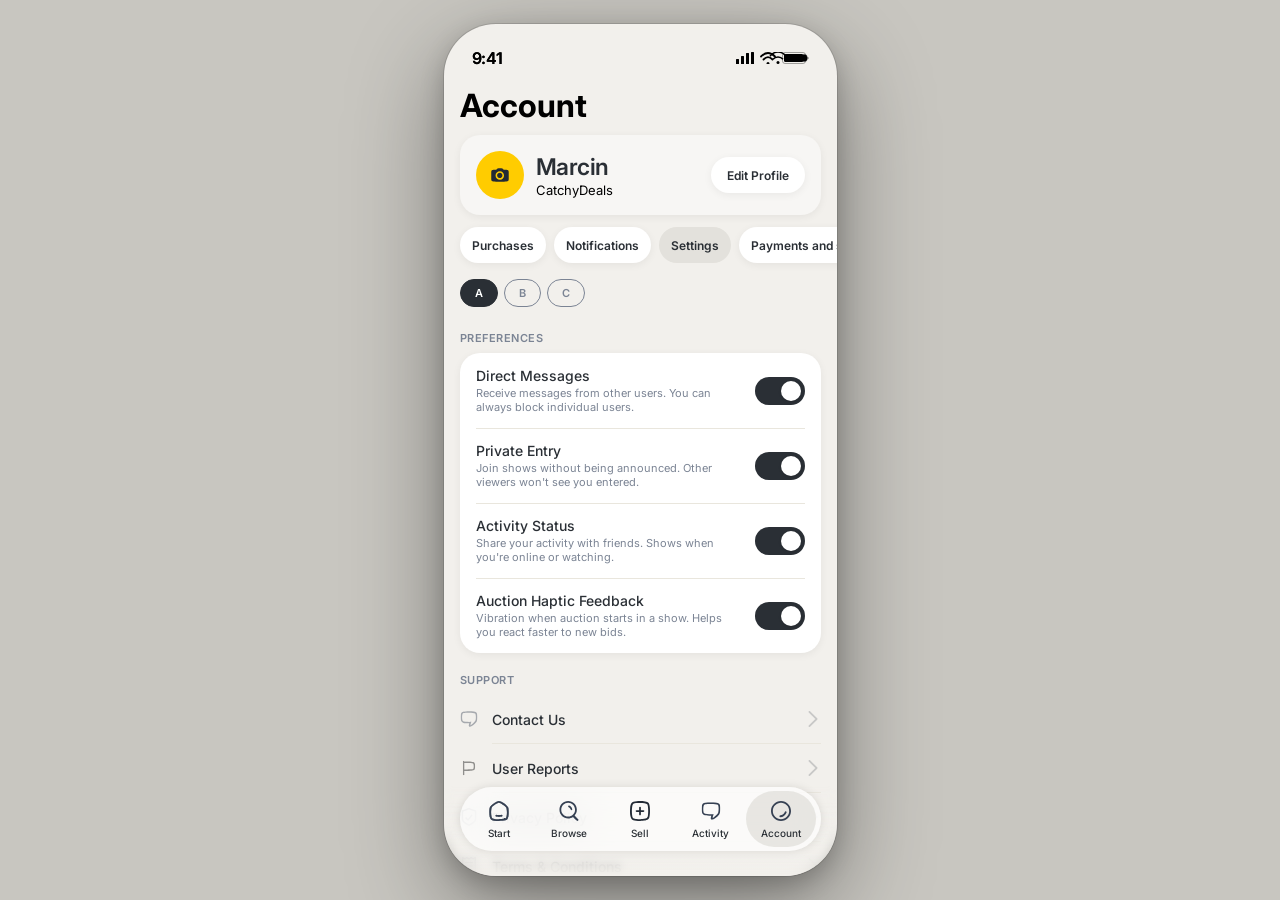
==== account.html @ 2d7214b5 "Refactor: split single index.html into multi-file structure Extract shared CSS to styles.css, split " ====
<!DOCTYPE html>
<html lang="pl">
<head>
<meta charset="UTF-8">
<meta name="viewport" content="width=device-width, initial-scale=1">
<title>Droplet App</title>
<link href="https://fonts.googleapis.com/css2?family=Inter:wght@400;500;600;700&display=swap" rel="stylesheet">
<link rel="stylesheet" href="styles.css">
</head>
<body>

<div class="phone">

<!-- ── Status Bar ── -->
<div class="status-bar">
  <span class="status-time">9:41</span>
  <div class="status-icons">
    <svg width="18" height="12" viewBox="0 0 18 12"><rect x="0" y="7" width="3" height="5" rx=".5" fill="#000"/><rect x="5" y="4" width="3" height="8" rx=".5" fill="#000"/><rect x="10" y="1" width="3" height="11" rx=".5" fill="#000"/><rect x="15" y="0" width="3" height="12" rx=".5" fill="#000"/></svg>
    <svg width="16" height="12" viewBox="0 0 16 12" fill="none"><path d="M8 10a1.5 1.5 0 110 3 1.5 1.5 0 010-3z" fill="#000"/><path d="M3.5 7.5C5 6 6.5 5.2 8 5.2s3 .8 4.5 2.3M1 4.5C3.5 2 5.8 1 8 1s4.5 1 7 3.5" stroke="#000" stroke-width="1.8" stroke-linecap="round"/></svg>
    <svg width="27" height="12" viewBox="0 0 27 12"><rect x=".5" y=".5" width="23" height="11" rx="2.5" fill="none" stroke="#000" stroke-opacity=".35"/><rect x="2" y="2" width="19" height="8" rx="1.5" fill="#000"/><path d="M25 4.5v3a1.5 1.5 0 000-3z" fill="#000" fill-opacity=".4"/></svg>
  </div>
</div>

<div class="screen active" id="screen-account">
  <!-- Status bar -->
  <div class="status-bar">
    <span class="status-time">9:41</span>
    <div class="status-icons">
      <svg width="18" height="12" viewBox="0 0 18 12"><path d="M1 4.2C3 1.5 6.3 0 9 0s6 1.5 8 4.2" stroke="#000" stroke-width="1.5" fill="none"/><path d="M4 7.3C5.3 5.7 7 5 9 5s3.7.7 5 2.3" stroke="#000" stroke-width="1.5" fill="none"/><circle cx="9" cy="10.5" r="1.5" fill="#000"/></svg>
      <svg width="16" height="12" viewBox="0 0 25 12"><rect x="0" y="0.5" width="22" height="11" rx="3.5" stroke="#000" stroke-opacity=".35"/><rect x="1.5" y="2" width="19" height="8" rx="2" fill="#000"/><path d="M23 4v4a2.5 2.5 0 000-4z" fill="#000" fill-opacity=".4"/></svg>
    </div>
  </div>

  <div class="screen-scroll" id="acc-scroll">
    <!-- Spacer for status bar -->
    <div style="height:54px"></div>

    <!-- Big Title — H10 32px Bold (Top navi pattern: big title state) -->
    <div style="padding:10px 16px 0">
      <h1 style="font-size:32px;font-weight:700;color:#000;line-height:1.1">Account</h1>
    </div>

    <!-- Profile card — Figma 5652:72972 style -->
    <div style="padding:12px 16px 0">
      <div style="display:flex;align-items:center;justify-content:space-between;background:var(--gw30);border-radius:20px;padding:16px;box-shadow:var(--shadow-interactive)">
        <div style="display:flex;align-items:center;gap:12px">
          <div style="width:48px;height:48px;border-radius:50%;background:var(--yl10);display:flex;align-items:center;justify-content:center;flex-shrink:0">
            <svg width="18" height="18" viewBox="0 0 16 16" fill="none"><path d="M9.22 2C9.86 2 10.19 2.16 10.52 2.49L11.02 3C11.33 3.31 11.49 3.39 11.98 3.39H13.66C15.03 3.39 15.76 4.08 15.76 5.39V11.74C15.77 13.05 15.04 13.75 13.67 13.75C13.65 13.75 10.21 14 8 14C5.79 14 2.36 13.75 2.32 13.75C.95 13.75 .22 13.05 .22 11.74V5.39C.22 4.08 .94 3.39 2.31 3.39H3.97C4.46 3.39 4.63 3.31 4.93 3L5.43 2.49C5.76 2.16 6.09 2 6.73 2H9.22ZM8 4.64C5.73 4.64 4.04 6.33 4.04 8.4C4.04 10.47 5.73 12.16 8 12.16C10.07 12.16 11.56 10.47 11.56 8.4C11.56 6.33 9.87 4.64 8 4.64ZM8 6.04C9.1 6.04 10.16 7.1 10.16 8.4C10.16 9.7 9.1 10.76 8 10.76C6.5 10.76 5.44 9.7 5.44 8.4C5.44 7.1 6.5 6.04 8 6.04Z" fill="#222A35"/></svg>
          </div>
          <div>
            <div style="font-size:23px;font-weight:600;color:var(--bw20);letter-spacing:-0.5px;line-height:30px">Marcin</div>
            <div style="font-size:13px;font-weight:400;color:#000">CatchyDeals</div>
          </div>
        </div>
        <button onclick="showScreen('screen-edit-profile')" style="height:36px;padding:0 16px;border-radius:70px;background:var(--wh10);border:none;box-shadow:var(--shadow-interactive);font-family:inherit;font-size:12px;font-weight:600;color:var(--bw20);cursor:pointer;flex-shrink:0">Edit Profile</button>
      </div>
    </div>

    <!-- Pill navigation — Category Button pattern -->
    <div class="acc-pills" style="display:flex;gap:8px;overflow-x:auto;padding:12px 16px 8px;scrollbar-width:none">
      <button class="acc-pill" data-acc-tab="purchases" onclick="switchAccTab('purchases')">Purchases</button>
      <button class="acc-pill" data-acc-tab="notifications" onclick="switchAccTab('notifications')">Notifications</button>
      <button class="acc-pill active" data-acc-tab="settings" onclick="switchAccTab('settings')">Settings</button>
      <button class="acc-pill" data-acc-tab="payments" onclick="switchAccTab('payments')">Payments and shipping</button>
    </div>

    <!-- ═══════════════════════════════════ -->
    <!-- TAB: Purchases (placeholder)        -->
    <!-- ═══════════════════════════════════ -->
    <div class="acc-tab" id="acc-tab-purchases">
      <div class="placeholder-screen" style="height:500px">
        <img src="design-system/UI Icons/Icon Orders.svg" style="width:48px;height:48px;opacity:0.2">
        <span style="font-size:16px;font-weight:500;color:var(--bw40)">Purchases</span>
        <span style="font-size:13px;font-weight:400;color:var(--bw40)">Coming soon</span>
      </div>
    </div>

    <!-- ═══════════════════════════════════ -->
    <!-- TAB: Notifications (placeholder)    -->
    <!-- ═══════════════════════════════════ -->
    <div class="acc-tab" id="acc-tab-notifications">
      <div class="placeholder-screen" style="height:500px">
        <img src="design-system/UI Icons/Icon Alert.svg" style="width:48px;height:48px;opacity:0.2">
        <span style="font-size:16px;font-weight:500;color:var(--bw40)">Notifications</span>
        <span style="font-size:13px;font-weight:400;color:var(--bw40)">Coming soon</span>
      </div>
    </div>

    <!-- ═══════════════════════════════════ -->
    <!-- TAB: Settings (Variant A style)     -->
    <!-- ═══════════════════════════════════ -->
    <div class="acc-tab active" id="acc-tab-settings">

      <!-- Variant switcher -->
      <div style="display:flex;gap:6px;padding:8px 16px 4px">
        <button class="acc-var-btn active" onclick="switchAccVar('a')">A</button>
        <button class="acc-var-btn" onclick="switchAccVar('b')">B</button>
        <button class="acc-var-btn" onclick="switchAccVar('c')">C</button>
      </div>

      <!-- ══════════════════════════════════════════ -->
      <!-- A: Card + Flat — toggles bez ikon,         -->
      <!--    linki flat z ikonami na tle              -->
      <!-- ══════════════════════════════════════════ -->
      <div class="acc-var active" id="acc-var-a">
        <div class="acc-section-label">Preferences</div>
        <div class="acc-card">
          <div class="acc-toggle-row">
            <div class="acc-toggle-row-info">
              <span class="acc-toggle-row-label">Direct Messages</span>
              <span class="acc-toggle-row-desc">Receive messages from other users. You can always block individual users.</span>
            </div>
            <button class="acc-switch on" onclick="this.classList.toggle('on')"></button>
          </div>
          <div class="acc-toggle-row">
            <div class="acc-toggle-row-info">
              <span class="acc-toggle-row-label">Private Entry</span>
              <span class="acc-toggle-row-desc">Join shows without being announced. Other viewers won't see you entered.</span>
            </div>
            <button class="acc-switch on" onclick="this.classList.toggle('on')"></button>
          </div>
          <div class="acc-toggle-row">
            <div class="acc-toggle-row-info">
              <span class="acc-toggle-row-label">Activity Status</span>
              <span class="acc-toggle-row-desc">Share your activity with friends. Shows when you're online or watching.</span>
            </div>
            <button class="acc-switch on" onclick="this.classList.toggle('on')"></button>
          </div>
          <div class="acc-toggle-row">
            <div class="acc-toggle-row-info">
              <span class="acc-toggle-row-label">Auction Haptic Feedback</span>
              <span class="acc-toggle-row-desc">Vibration when auction starts in a show. Helps you react faster to new bids.</span>
            </div>
            <button class="acc-switch on" onclick="this.classList.toggle('on')"></button>
          </div>
        </div>

        <!-- List 2: flat links with icons on background -->
        <div class="acc-section-label">Support</div>
        <div class="acc-flat-row">
          <img class="acc-flat-icon" src="design-system/UI Icons/Icon Message.svg">
          <span class="acc-flat-row-label">Contact Us</span>
          <img class="acc-flat-chevron" src="design-system/UI Icons/Icon Right Chevron.svg">
        </div>
        <div class="acc-flat-sep"></div>
        <div class="acc-flat-row" onclick="showScreen('screen-reports-list')" style="cursor:pointer">
          <img class="acc-flat-icon" src="design-system/UI Icons/Icon Report.svg">
          <span class="acc-flat-row-label">User Reports</span>
          <img class="acc-flat-chevron" src="design-system/UI Icons/Icon Right Chevron.svg">
        </div>
        <div class="acc-flat-sep"></div>
        <div class="acc-flat-row">
          <img class="acc-flat-icon" src="design-system/UI Icons/Icon Protection.svg">
          <span class="acc-flat-row-label">Privacy Policy</span>
          <img class="acc-flat-chevron" src="design-system/UI Icons/Icon Right Chevron.svg">
        </div>
        <div class="acc-flat-sep"></div>
        <div class="acc-flat-row">
          <img class="acc-flat-icon" src="design-system/UI Icons/Icon Recipe.svg">
          <span class="acc-flat-row-label">Terms & Conditions</span>
          <img class="acc-flat-chevron" src="design-system/UI Icons/Icon Right Chevron.svg">
        </div>
        <div class="acc-flat-sep"></div>
        <div class="acc-flat-row">
          <img class="acc-flat-icon" src="design-system/UI Icons/Icon Info.svg">
          <span class="acc-flat-row-label">FAQ</span>
          <img class="acc-flat-chevron" src="design-system/UI Icons/Icon Right Chevron.svg">
        </div>
        <div class="acc-flat-sep"></div>
        <div class="acc-flat-row">
          <img class="acc-flat-icon" src="design-system/UI Icons/Icon Trash.svg">
          <span class="acc-flat-row-label">Delete Account</span>
          <img class="acc-flat-chevron" src="design-system/UI Icons/Icon Right Chevron.svg">
        </div>

        <button class="acc-signout">
          <img src="design-system/UI Icons/Icon Open.svg">
          Sign Out
        </button>
        <div class="acc-version">Droplet v1.0.0</div>
      </div>

      <!-- ══════════════════════════════════════════ -->
      <!-- B: Card + Icon card — toggles bez ikon,    -->
      <!--    linki w karcie z icon-circles            -->
      <!-- ══════════════════════════════════════════ -->
      <div class="acc-var" id="acc-var-b">
        <div class="acc-section-label">Preferences</div>
        <div class="acc-card">
          <div class="acc-toggle-row">
            <div class="acc-toggle-row-info">
              <span class="acc-toggle-row-label">Direct Messages</span>
              <span class="acc-toggle-row-desc">Receive messages from other users. You can always block individual users.</span>
            </div>
            <button class="acc-switch on" onclick="this.classList.toggle('on')"></button>
          </div>
          <div class="acc-toggle-row">
            <div class="acc-toggle-row-info">
              <span class="acc-toggle-row-label">Private Entry</span>
              <span class="acc-toggle-row-desc">Join shows without being announced. Other viewers won't see you entered.</span>
            </div>
            <button class="acc-switch on" onclick="this.classList.toggle('on')"></button>
          </div>
          <div class="acc-toggle-row">
            <div class="acc-toggle-row-info">
              <span class="acc-toggle-row-label">Activity Status</span>
              <span class="acc-toggle-row-desc">Share your activity with friends. Shows when you're online or watching.</span>
            </div>
            <button class="acc-switch on" onclick="this.classList.toggle('on')"></button>
          </div>
          <div class="acc-toggle-row">
            <div class="acc-toggle-row-info">
              <span class="acc-toggle-row-label">Auction Haptic Feedback</span>
              <span class="acc-toggle-row-desc">Vibration when auction starts in a show. Helps you react faster to new bids.</span>
            </div>
            <button class="acc-switch on" onclick="this.classList.toggle('on')"></button>
          </div>
        </div>

        <!-- List 2: white card with icon circles -->
        <div class="acc-section-label">Support</div>
        <div class="acc-card">
          <div class="acc-row">
            <div class="acc-row-icon"><img src="design-system/UI Icons/Icon Message.svg"></div>
            <span class="acc-row-label">Contact Us</span>
            <img class="acc-row-chevron" src="design-system/UI Icons/Icon Right Chevron.svg">
          </div>
          <div class="acc-row">
            <div class="acc-row-icon"><img src="design-system/UI Icons/Icon Report.svg"></div>
            <span class="acc-row-label">User Reports</span>
            <img class="acc-row-chevron" src="design-system/UI Icons/Icon Right Chevron.svg">
          </div>
          <div class="acc-row">
            <div class="acc-row-icon"><img src="design-system/UI Icons/Icon Protection.svg"></div>
            <span class="acc-row-label">Privacy Policy</span>
            <img class="acc-row-chevron" src="design-system/UI Icons/Icon Right Chevron.svg">
          </div>
          <div class="acc-row">
            <div class="acc-row-icon"><img src="design-system/UI Icons/Icon Recipe.svg"></div>
            <span class="acc-row-label">Terms & Conditions</span>
            <img class="acc-row-chevron" src="design-system/UI Icons/Icon Right Chevron.svg">
          </div>
          <div class="acc-row">
            <div class="acc-row-icon"><img src="design-system/UI Icons/Icon Info.svg"></div>
            <span class="acc-row-label">FAQ</span>
            <img class="acc-row-chevron" src="design-system/UI Icons/Icon Right Chevron.svg">
          </div>
          <div class="acc-row">
            <div class="acc-row-icon"><img src="design-system/UI Icons/Icon Trash.svg"></div>
            <span class="acc-row-label">Delete Account</span>
            <img class="acc-row-chevron" src="design-system/UI Icons/Icon Right Chevron.svg">
          </div>
        </div>

        <button class="acc-signout">
          <img src="design-system/UI Icons/Icon Open.svg">
          Sign Out
        </button>
        <div class="acc-version">Droplet v1.0.0</div>
      </div>

      <!-- ══════════════════════════════════════════ -->
      <!-- C: Card + Inset card — toggles bez ikon,   -->
      <!--    linki w inset card (ov30) z ikonami     -->
      <!-- ══════════════════════════════════════════ -->
      <div class="acc-var" id="acc-var-c">
        <div class="acc-section-label">Preferences</div>
        <div class="acc-card">
          <div class="acc-toggle-row">
            <div class="acc-toggle-row-info">
              <span class="acc-toggle-row-label">Direct Messages</span>
              <span class="acc-toggle-row-desc">Receive messages from other users. You can always block individual users.</span>
            </div>
            <button class="acc-switch on" onclick="this.classList.toggle('on')"></button>
          </div>
          <div class="acc-toggle-row">
            <div class="acc-toggle-row-info">
              <span class="acc-toggle-row-label">Private Entry</span>
              <span class="acc-toggle-row-desc">Join shows without being announced. Other viewers won't see you entered.</span>
            </div>
            <button class="acc-switch on" onclick="this.classList.toggle('on')"></button>
          </div>
          <div class="acc-toggle-row">
            <div class="acc-toggle-row-info">
              <span class="acc-toggle-row-label">Activity Status</span>
              <span class="acc-toggle-row-desc">Share your activity with friends. Shows when you're online or watching.</span>
            </div>
            <button class="acc-switch on" onclick="this.classList.toggle('on')"></button>
          </div>
          <div class="acc-toggle-row">
            <div class="acc-toggle-row-info">
              <span class="acc-toggle-row-label">Auction Haptic Feedback</span>
              <span class="acc-toggle-row-desc">Vibration when auction starts in a show. Helps you react faster to new bids.</span>
            </div>
            <button class="acc-switch on" onclick="this.classList.toggle('on')"></button>
          </div>
        </div>

        <!-- List 2: inset card (ov30 bg) with icons -->
        <div class="acc-section-label">Support</div>
        <div class="acc-card-inset">
          <div class="acc-inset-row">
            <img class="acc-inset-icon" src="design-system/UI Icons/Icon Message.svg">
            <span class="acc-inset-label">Contact Us</span>
            <img class="acc-row-chevron" src="design-system/UI Icons/Icon Right Chevron.svg">
          </div>
          <div class="acc-inset-row">
            <img class="acc-inset-icon" src="design-system/UI Icons/Icon Report.svg">
            <span class="acc-inset-label">User Reports</span>
            <img class="acc-row-chevron" src="design-system/UI Icons/Icon Right Chevron.svg">
          </div>
          <div class="acc-inset-row">
            <img class="acc-inset-icon" src="design-system/UI Icons/Icon Protection.svg">
            <span class="acc-inset-label">Privacy Policy</span>
            <img class="acc-row-chevron" src="design-system/UI Icons/Icon Right Chevron.svg">
          </div>
          <div class="acc-inset-row">
            <img class="acc-inset-icon" src="design-system/UI Icons/Icon Recipe.svg">
            <span class="acc-inset-label">Terms & Conditions</span>
            <img class="acc-row-chevron" src="design-system/UI Icons/Icon Right Chevron.svg">
          </div>
          <div class="acc-inset-row">
            <img class="acc-inset-icon" src="design-system/UI Icons/Icon Info.svg">
            <span class="acc-inset-label">FAQ</span>
            <img class="acc-row-chevron" src="design-system/UI Icons/Icon Right Chevron.svg">
          </div>
          <div class="acc-inset-row">
            <img class="acc-inset-icon" src="design-system/UI Icons/Icon Trash.svg">
            <span class="acc-inset-label">Delete Account</span>
            <img class="acc-row-chevron" src="design-system/UI Icons/Icon Right Chevron.svg">
          </div>
        </div>

        <button class="acc-signout">
          <img src="design-system/UI Icons/Icon Open.svg">
          Sign Out
        </button>
        <div class="acc-version">Droplet v1.0.0</div>
      </div>

    </div>

    <!-- ═══════════════════════════════════ -->
    <!-- TAB: Payments and shipping (placeholder) -->
    <!-- ═══════════════════════════════════ -->
    <div class="acc-tab" id="acc-tab-payments">
      <div class="placeholder-screen" style="height:500px">
        <img src="design-system/UI Icons/Icon Wallet.svg" style="width:48px;height:48px;opacity:0.2">
        <span style="font-size:16px;font-weight:500;color:var(--bw40)">Payments and shipping</span>
        <span style="font-size:13px;font-weight:400;color:var(--bw40)">Coming soon</span>
      </div>
    </div>

  </div><!-- /screen-scroll -->
</div>

<div class="screen" id="screen-ui-explore">
  <!-- App Top -->
  <div style="position:sticky;top:0;z-index:100;background:var(--ov40)">
    <div style="height:54px;padding:14px 28px 0;display:flex;align-items:center;justify-content:space-between">
      <span style="font-size:16px;font-weight:600;color:#000;letter-spacing:-0.3px">9:41</span>
      <div style="display:flex;align-items:center;gap:6px">
        <svg width="18" height="12" viewBox="0 0 18 12"><path d="M1 4.2C3 1.5 6.3 0 9 0s6 1.5 8 4.2" stroke="#000" stroke-width="1.5" fill="none"/><path d="M4 7.3C5.3 5.7 7 5 9 5s3.7.7 5 2.3" stroke="#000" stroke-width="1.5" fill="none"/><circle cx="9" cy="10.5" r="1.5" fill="#000"/></svg>
        <svg width="16" height="12" viewBox="0 0 25 12"><rect x="0" y="0.5" width="22" height="11" rx="3.5" stroke="#000" stroke-opacity=".35"/><rect x="1.5" y="2" width="19" height="8" rx="2" fill="#000"/><path d="M23 4v4a2.5 2.5 0 000-4z" fill="#000" fill-opacity=".4"/></svg>
      </div>
    </div>
    <div style="display:flex;align-items:center;justify-content:space-between;padding:0 16px;height:50px">
      <button onclick="showScreen('screen-sell')" style="width:42px;height:42px;border-radius:296px;background:var(--wh10);border:none;display:flex;align-items:center;justify-content:center;box-shadow:var(--shadow-interactive);cursor:pointer">
        <img src="design-system/UI Icons/Icon Left Chevron.svg" width="18" height="18">
      </button>
      <!-- B10: 16px SemiBold 600 -->
      <span style="font-size:12px;font-weight:600;color:var(--bl10);cursor:pointer">Manage</span>
    </div>
  </div>

  <!-- Content -->
  <div style="flex:1;overflow-y:auto;padding:0 16px 130px;scrollbar-width:none">

    <!-- Title: H15 — 23px SemiBold -0.5px -->
    <div style="font-size:23px;font-weight:600;color:var(--bw10);letter-spacing:-0.5px;margin-top:4px">Finances</div>

    <!-- Tabs: Payments / Transactions — B20: 12px SemiBold -->
    <div style="display:flex;gap:8px;margin-top:12px">
      <div style="height:36px;padding:0 16px;border-radius:296px;background:var(--ov15);display:flex;align-items:center;font-size:12px;font-weight:600;color:var(--bw20)">Payments</div>
      <div style="height:36px;padding:0 16px;border-radius:296px;background:var(--wh10);display:flex;align-items:center;font-size:12px;font-weight:600;color:var(--bw20);box-shadow:var(--shadow-interactive)">Transactions</div>
    </div>

    <!-- Section: Payments — H15 -->
    <div style="font-size:23px;font-weight:600;color:var(--bw10);letter-spacing:-0.5px;margin-top:20px">Payments</div>

    <!-- Balance: H10 — 32px Bold -->
    <div style="margin-top:8px">
      <!-- F80: 11px Medium — label -->
      <div style="font-size:11px;font-weight:500;color:var(--bw40)">Total Balance</div>
      <div style="font-size:32px;font-weight:700;color:var(--bw10);letter-spacing:-0.5px;margin-top:2px">$1,302.00</div>

      <!-- Stacked bar -->
      <div style="display:flex;height:8px;border-radius:4px;overflow:hidden;margin-top:12px;gap:2px">
        <div style="flex:72.2;background:var(--gr10);border-radius:4px"></div>
        <div style="flex:23;background:var(--yl10);border-radius:4px"></div>
        <div style="flex:4.8;background:var(--rd10);border-radius:4px"></div>
      </div>

      <!-- Legend: F70 — 12px Regular -->
      <div style="display:flex;justify-content:space-between;margin-top:10px">
        <div style="display:flex;align-items:center;gap:6px"><div style="width:8px;height:8px;border-radius:50%;background:var(--gr10)"></div><span style="font-size:12px;font-weight:400;color:var(--bw30)">Available $940</span></div>
        <div style="display:flex;align-items:center;gap:6px"><div style="width:8px;height:8px;border-radius:50%;background:var(--yl10)"></div><span style="font-size:12px;font-weight:400;color:var(--bw30)">Pending $300</span></div>
        <div style="display:flex;align-items:center;gap:6px"><div style="width:8px;height:8px;border-radius:50%;background:var(--rd10)"></div><span style="font-size:12px;font-weight:400;color:var(--bw30)">Refunded</span></div>
      </div>
    </div>

    <!-- Metric cards -->
    <div style="display:flex;gap:10px;margin-top:20px">
      <div style="flex:1;background:var(--wh10);border-radius:16px;padding:14px;box-shadow:var(--shadow-interactive)">
        <div style="width:32px;height:32px;border-radius:10px;background:#E8F8EC;display:flex;align-items:center;justify-content:center;margin-bottom:8px">
          <img src="design-system/UI Icons/Icon Download.svg" width="16" height="16">
        </div>
        <!-- F80: 11px Medium -->
        <div style="font-size:11px;font-weight:500;color:var(--bw40)">Withdraw</div>
        <!-- H40: 16px Bold -->
        <div style="font-size:16px;font-weight:700;color:var(--bw10);margin-top:2px">$940.00</div>
      </div>
      <div style="flex:1;background:var(--wh10);border-radius:16px;padding:14px;box-shadow:var(--shadow-interactive)">
        <div style="width:32px;height:32px;border-radius:10px;background:#FFF8E0;display:flex;align-items:center;justify-content:center;margin-bottom:8px">
          <img src="design-system/UI Icons/Icon Clock.svg" width="16" height="16">
        </div>
        <div style="font-size:11px;font-weight:500;color:var(--bw40)">Pending</div>
        <div style="font-size:16px;font-weight:700;color:var(--bw10);margin-top:2px">$300.00</div>
      </div>
    </div>

    <!-- Early payout banner -->
    <div style="display:flex;align-items:center;background:var(--wh10);border-radius:14px;padding:14px;margin-top:10px;box-shadow:var(--shadow-interactive);gap:12px">
      <div style="width:36px;height:36px;border-radius:10px;background:var(--rd20);display:flex;align-items:center;justify-content:center;flex-shrink:0">
        <img src="design-system/UI Icons/Icon Flash.svg" width="18" height="18">
      </div>
      <div style="flex:1">
        <!-- F22: 14px SemiBold -->
        <div style="font-size:14px;font-weight:600;color:var(--bw10)">Early Payout</div>
        <!-- F70: 12px Regular -->
        <div style="font-size:12px;font-weight:400;color:var(--bw40)">Access your money early</div>
      </div>
      <img src="design-system/UI Icons/Icon Right Chevron.svg" width="16" height="16" style="opacity:0.4">
    </div>

    <!-- History: H15 — 23px SemiBold -0.5px -->
    <div style="font-size:23px;font-weight:600;color:var(--bw10);margin-top:24px;margin-bottom:12px;letter-spacing:-0.5px">History</div>

    <!-- Clean rows in card (variant C style) -->
    <div style="background:var(--wh10);border-radius:16px;overflow:hidden;box-shadow:var(--shadow-interactive)">
      <!-- Row 1 -->
      <div style="display:flex;align-items:center;padding:12px 14px;gap:10px">
        <div style="width:8px;height:8px;border-radius:50%;background:#00C7BE;flex-shrink:0"></div>
        <div style="flex:1;min-width:0">
          <!-- F22: 14px SemiBold -->
          <div style="font-size:14px;font-weight:600;color:var(--bw10);white-space:nowrap;overflow:hidden;text-overflow:ellipsis">Blue Airmax 95 unisex</div>
          <!-- F70: 12px Regular -->
          <div style="font-size:12px;font-weight:400;color:var(--bw40)">Label Created · <span style="color:var(--bl10)">CatchyDeals</span></div>
        </div>
        <div style="text-align:right;flex-shrink:0">
          <!-- F22: 14px SemiBold -->
          <div style="font-size:14px;font-weight:600;color:var(--bw10)">$102.34</div>
          <!-- F90: 11px Regular -->
          <div style="font-size:11px;font-weight:400;color:var(--bw40)">2/7/26</div>
        </div>
      </div>
      <div style="height:1px;background:var(--ov30);margin:0 14px"></div>
      <!-- Row 2 -->
      <div style="display:flex;align-items:center;padding:12px 14px;gap:10px">
        <div style="width:8px;height:8px;border-radius:50%;background:var(--gr10);flex-shrink:0"></div>
        <div style="flex:1;min-width:0">
          <div style="font-size:14px;font-weight:600;color:var(--bw10);white-space:nowrap;overflow:hidden;text-overflow:ellipsis">#45 Used Stuff on the screen</div>
          <div style="font-size:12px;font-weight:400;color:var(--bw40)">Completed · <span style="color:var(--bl10)">IllusionClothing</span></div>
        </div>
        <div style="text-align:right;flex-shrink:0">
          <div style="font-size:14px;font-weight:600;color:var(--bw10)">$2.00</div>
          <div style="font-size:11px;font-weight:400;color:var(--bw40)">2/7/26</div>
        </div>
      </div>
      <div style="height:1px;background:var(--ov30);margin:0 14px"></div>
      <!-- Row 3 -->
      <div style="display:flex;align-items:center;padding:12px 14px;gap:10px">
        <div style="width:8px;height:8px;border-radius:50%;background:var(--gr10);flex-shrink:0"></div>
        <div style="flex:1;min-width:0">
          <div style="font-size:14px;font-weight:600;color:var(--bw10);white-space:nowrap;overflow:hidden;text-overflow:ellipsis">Airmax Classic 95 white blue red</div>
          <div style="font-size:12px;font-weight:400;color:var(--bw40)">Completed · <span style="color:var(--bl10)">JsrCoins</span></div>
        </div>
        <div style="text-align:right;flex-shrink:0">
          <div style="font-size:14px;font-weight:600;color:var(--bw10)">$30.00</div>
          <div style="font-size:11px;font-weight:400;color:var(--bw40)">2/7/26</div>
        </div>
      </div>
      <div style="height:1px;background:var(--ov30);margin:0 14px"></div>
      <!-- Row 4 -->
      <div style="display:flex;align-items:center;padding:12px 14px;gap:10px">
        <div style="width:8px;height:8px;border-radius:50%;background:var(--rd10);flex-shrink:0"></div>
        <div style="flex:1;min-width:0">
          <div style="font-size:14px;font-weight:600;color:var(--bw10);white-space:nowrap;overflow:hidden;text-overflow:ellipsis">#923 Item On Screen Sale</div>
          <div style="font-size:12px;font-weight:400;color:var(--bw40)">Refunded · <span style="color:var(--bl10)">FoodBargrains</span></div>
        </div>
        <div style="text-align:right;flex-shrink:0">
          <div style="font-size:14px;font-weight:600;color:var(--bw10)">$30.00</div>
          <div style="font-size:11px;font-weight:400;color:var(--bw40)">2/7/26</div>
        </div>
      </div>
    </div>

  </div>

  <!-- Bottom CTA -->
  <div style="position:absolute;bottom:0;left:0;right:0;padding:0 16px 34px;z-index:50;background:linear-gradient(to bottom,rgba(242,240,236,0) 0%,var(--ov40) 40%)">
    <button style="width:100%;height:52px;border-radius:70px;background:var(--rd10);border:none;font-family:inherit;font-size:16px;font-weight:600;color:var(--wh10);box-shadow:var(--shadow-interactive);cursor:pointer">Withdraw $304.20</button>
  </div>
</div>

<!-- ══════════════════════════════════════════════════════════ -->
<!-- SCREEN: Reports List (Account → User Reports)            -->
<!-- ══════════════════════════════════════════════════════════ -->
<div class="screen" id="screen-reports-list">
  <div class="status-bar">
    <span class="status-time">9:41</span>
    <div class="status-icons">
      <svg width="18" height="12" viewBox="0 0 18 12"><rect x="0" y="7" width="3" height="5" rx=".5" fill="#000"/><rect x="5" y="4" width="3" height="8" rx=".5" fill="#000"/><rect x="10" y="1" width="3" height="11" rx=".5" fill="#000"/><rect x="15" y="0" width="3" height="12" rx=".5" fill="#000"/></svg>
      <svg width="16" height="12" viewBox="0 0 16 12" fill="none"><path d="M8 10a1.5 1.5 0 110 3 1.5 1.5 0 010-3z" fill="#000"/><path d="M3.5 7.5C5 6 6.5 5.2 8 5.2s3 .8 4.5 2.3M1 4.5C3.5 2 5.8 1 8 1s4.5 1 7 3.5" stroke="#000" stroke-width="1.8" stroke-linecap="round"/></svg>
      <svg width="27" height="12" viewBox="0 0 27 12"><rect x=".5" y=".5" width="23" height="11" rx="2.5" fill="none" stroke="#000" stroke-opacity=".35"/><rect x="2" y="2" width="19" height="8" rx="1.5" fill="#000"/><path d="M25 4.5v3a1.5 1.5 0 000-3z" fill="#000" fill-opacity=".4"/></svg>
    </div>
  </div>

  <!-- App Top — Back -->
  <div style="position:absolute;top:0;left:0;right:0;z-index:40">
    <div style="height:54px"></div>
    <div style="display:flex;align-items:center;padding:0 16px;height:50px">
      <button onclick="showScreen('screen-account')" style="width:42px;height:42px;border-radius:296px;background:var(--wh10);border:none;display:flex;align-items:center;justify-content:center;box-shadow:var(--shadow-interactive);cursor:pointer">
        <svg width="18" height="18" viewBox="0 0 18 18" fill="none"><path d="M11 4L6 9L11 14" stroke="#222A35" stroke-width="1.8" stroke-linecap="round" stroke-linejoin="round"/></svg>
      </button>
    </div>
  </div>

  <div class="screen-scroll">
    <div style="height:109px"></div>
    <!-- Big Title H15 -->
    <div style="padding:10px 16px 0">
      <h2 style="font-size:23px;font-weight:600;color:#000;letter-spacing:-0.5px;line-height:30px;margin:0">User reports</h2>
    </div>

    <!-- Filter pills -->
    <div style="display:flex;gap:8px;padding:16px 16px 8px">
      <button class="rpt-pill active" data-rpt-filter="all" onclick="filterReports('all')">All <span class="rpt-pill-count">3</span></button>
      <button class="rpt-pill" data-rpt-filter="submitted" onclick="filterReports('submitted')">Submitted <span class="rpt-pill-count">2</span></button>
      <button class="rpt-pill" data-rpt-filter="closed" onclick="filterReports('closed')">Closed <span class="rpt-pill-count">1</span></button>
    </div>

    <!-- Report cards -->
    <div style="display:flex;flex-direction:column;gap:16px;padding:8px 16px 120px" id="reports-container">

      <!-- Report 1: Reported Item — Submitted -->
      <div class="rpt-card" data-rpt-status="submitted" onclick="showScreen('screen-report-item-detail')">
        <div class="rpt-card-inner">
          <div class="rpt-card-content">
            <div class="rpt-card-header">
              <span class="rpt-card-type">Reported Item</span>
              <span class="rpt-badge rpt-badge-submitted">Submitted</span>
            </div>
            <div class="rpt-card-body">
              <div class="rpt-card-thumb" style="background-image:url('https://images.unsplash.com/photo-1542291026-7eec264c27ff?w=96&h=96&fit=crop');background-size:cover;background-position:center"></div>
              <div class="rpt-card-meta">
                <div class="rpt-card-meta-line"><span class="rpt-meta-label">Description:</span> <span class="rpt-meta-value">This item is a fake, and contac...</span></div>
                <div class="rpt-card-meta-line"><span class="rpt-meta-label">Owner of item:</span> <span class="rpt-meta-value">CatchyDeals</span></div>
                <div class="rpt-card-meta-line"><span class="rpt-meta-label">Reported:</span> <span class="rpt-meta-value">04 Jan 2026</span></div>
              </div>
            </div>
          </div>
          <div class="rpt-card-chevron">
            <svg width="18" height="18" viewBox="0 0 18 18" fill="none"><path d="M7 4L12 9L7 14" stroke="#7B8494" stroke-width="1.5" stroke-linecap="round" stroke-linejoin="round"/></svg>
          </div>
        </div>
      </div>

      <!-- Report 2: Reported User — Submitted -->
      <div class="rpt-card" data-rpt-status="submitted" onclick="showScreen('screen-report-user-detail')">
        <div class="rpt-card-inner">
          <div class="rpt-card-content">
            <div class="rpt-card-header">
              <span class="rpt-card-type">Reported User</span>
              <span class="rpt-badge rpt-badge-submitted">Submitted</span>
            </div>
            <div class="rpt-card-body">
              <div class="rpt-card-avatar" style="background:var(--yl10);display:flex;align-items:center;justify-content:center">
                <svg width="18" height="18" viewBox="0 0 16 16" fill="none"><path d="M9.22 2C9.86 2 10.19 2.16 10.52 2.49L11.02 3C11.33 3.31 11.49 3.39 11.98 3.39H13.66C15.03 3.39 15.76 4.08 15.76 5.39V11.74C15.77 13.05 15.04 13.75 13.67 13.75C13.65 13.75 10.21 14 8 14C5.79 14 2.36 13.75 2.32 13.75C.95 13.75 .22 13.05 .22 11.74V5.39C.22 4.08 .94 3.39 2.31 3.39H3.97C4.46 3.39 4.63 3.31 4.93 3L5.43 2.49C5.76 2.16 6.09 2 6.73 2H9.22ZM8 4.64C5.73 4.64 4.04 6.33 4.04 8.4C4.04 10.47 5.73 12.16 8 12.16C10.07 12.16 11.56 10.47 11.56 8.4C11.56 6.33 9.87 4.64 8 4.64ZM8 6.04C9.1 6.04 10.16 7.1 10.16 8.4C10.16 9.7 9.1 10.76 8 10.76C6.5 10.76 5.44 9.7 5.44 8.4C5.44 7.1 6.5 6.04 8 6.04Z" fill="#222A35"/></svg>
              </div>
              <div class="rpt-card-meta">
                <div class="rpt-card-meta-line"><span class="rpt-meta-label">Description:</span> <span class="rpt-meta-value">User offends me</span></div>
                <div class="rpt-card-meta-line"><span class="rpt-meta-label">Reported User:</span> <span class="rpt-meta-value">@CatchyDeals</span></div>
                <div class="rpt-card-meta-line"><span class="rpt-meta-label">Reported:</span> <span class="rpt-meta-value">04 Jan 2026</span></div>
              </div>
            </div>
          </div>
          <div class="rpt-card-chevron">
            <svg width="18" height="18" viewBox="0 0 18 18" fill="none"><path d="M7 4L12 9L7 14" stroke="#7B8494" stroke-width="1.5" stroke-linecap="round" stroke-linejoin="round"/></svg>
          </div>
        </div>
      </div>

      <!-- Report 3: Reported Item — Closed -->
      <div class="rpt-card" data-rpt-status="closed" onclick="showScreen('screen-report-item-detail')">
        <div class="rpt-card-inner">
          <div class="rpt-card-content">
            <div class="rpt-card-header">
              <span class="rpt-card-type">Reported Item</span>
              <span class="rpt-badge rpt-badge-closed">Closed</span>
            </div>
            <div class="rpt-card-body">
              <div class="rpt-card-thumb" style="background-image:url('https://images.unsplash.com/photo-1605348532760-6753d2c43329?w=96&h=96&fit=crop');background-size:cover;background-position:center"></div>
              <div class="rpt-card-meta">
                <div class="rpt-card-meta-line"><span class="rpt-meta-label">Description:</span> <span class="rpt-meta-value">This item is a fake, and contac...</span></div>
                <div class="rpt-card-meta-line"><span class="rpt-meta-label">Owner of item:</span> <span class="rpt-meta-value">CatchyDeals</span></div>
                <div class="rpt-card-meta-line"><span class="rpt-meta-label">Reported:</span> <span class="rpt-meta-value">24 Dec 2025</span></div>
              </div>
            </div>
          </div>
          <div class="rpt-card-chevron">
            <svg width="18" height="18" viewBox="0 0 18 18" fill="none"><path d="M7 4L12 9L7 14" stroke="#7B8494" stroke-width="1.5" stroke-linecap="round" stroke-linejoin="round"/></svg>
          </div>
        </div>
      </div>

    </div>
  </div>
</div>

<!-- ══════════════════════════════════════════════════════════ -->
<!-- SCREEN: Report Item Detail                                -->
<!-- ══════════════════════════════════════════════════════════ -->
<div class="screen" id="screen-report-item-detail">
  <div class="status-bar">
    <span class="status-time">9:41</span>
    <div class="status-icons">
      <svg width="18" height="12" viewBox="0 0 18 12"><rect x="0" y="7" width="3" height="5" rx=".5" fill="#000"/><rect x="5" y="4" width="3" height="8" rx=".5" fill="#000"/><rect x="10" y="1" width="3" height="11" rx=".5" fill="#000"/><rect x="15" y="0" width="3" height="12" rx=".5" fill="#000"/></svg>
      <svg width="16" height="12" viewBox="0 0 16 12" fill="none"><path d="M8 10a1.5 1.5 0 110 3 1.5 1.5 0 010-3z" fill="#000"/><path d="M3.5 7.5C5 6 6.5 5.2 8 5.2s3 .8 4.5 2.3M1 4.5C3.5 2 5.8 1 8 1s4.5 1 7 3.5" stroke="#000" stroke-width="1.8" stroke-linecap="round"/></svg>
      <svg width="27" height="12" viewBox="0 0 27 12"><rect x=".5" y=".5" width="23" height="11" rx="2.5" fill="none" stroke="#000" stroke-opacity=".35"/><rect x="2" y="2" width="19" height="8" rx="1.5" fill="#000"/><path d="M25 4.5v3a1.5 1.5 0 000-3z" fill="#000" fill-opacity=".4"/></svg>
    </div>
  </div>

  <div style="position:absolute;top:0;left:0;right:0;z-index:40">
    <div style="height:54px"></div>
    <div style="display:flex;align-items:center;padding:0 16px;height:50px">
      <button onclick="showScreen('screen-reports-list')" style="width:42px;height:42px;border-radius:296px;background:var(--wh10);border:none;display:flex;align-items:center;justify-content:center;box-shadow:var(--shadow-interactive);cursor:pointer">
        <svg width="18" height="18" viewBox="0 0 18 18" fill="none"><path d="M11 4L6 9L11 14" stroke="#222A35" stroke-width="1.8" stroke-linecap="round" stroke-linejoin="round"/></svg>
      </button>
    </div>
  </div>

  <div class="screen-scroll">
    <div style="height:109px"></div>
    <div style="padding:10px 16px 0">
      <h2 style="font-size:23px;font-weight:600;color:#000;letter-spacing:-0.5px;line-height:30px;margin:0">Reported Item</h2>
    </div>
    <div style="padding:8px 16px 0">
      <span class="rpt-badge rpt-badge-submitted">Submitted</span>
    </div>

    <!-- Owner info -->
    <div style="display:flex;align-items:center;gap:8px;padding:16px 16px 0">
      <div style="width:48px;height:48px;border-radius:7px;background-image:url('https://images.unsplash.com/photo-1542291026-7eec264c27ff?w=96&h=96&fit=crop');background-size:cover;background-position:center;flex-shrink:0"></div>
      <div style="display:flex;flex-direction:column;gap:4px">
        <div style="font-size:12px;font-weight:500;color:var(--bw40);line-height:15px"><span>Owner of item:</span> <span style="color:var(--bw20)">CatchyDeals</span></div>
        <div style="font-size:12px;font-weight:500;color:var(--bw40);line-height:15px"><span>Reported:</span> <span style="color:var(--bw20)">04 Jan 2026</span></div>
      </div>
    </div>

    <!-- Description -->
    <div style="padding:16px 16px 120px">
      <p style="font-size:12px;font-weight:500;color:var(--bw40);line-height:18px;margin:0"><span>Description:</span> <span style="color:var(--bw20)">This product appears to be misleading and does not match its description. The photos suggest a high-quality item, but the actual product looks different and poorly made. It may also be a counterfeit version of a branded item. Additionally, the listing lacks clear information about materials and origin. I believe this could mislead buyers and should be reviewed.</span></p>
    </div>
  </div>
</div>

<!-- ══════════════════════════════════════════════════════════ -->
<!-- SCREEN: Report User Detail                                -->
<!-- ══════════════════════════════════════════════════════════ -->
<div class="screen" id="screen-report-user-detail">
  <div class="status-bar">
    <span class="status-time">9:41</span>
    <div class="status-icons">
      <svg width="18" height="12" viewBox="0 0 18 12"><rect x="0" y="7" width="3" height="5" rx=".5" fill="#000"/><rect x="5" y="4" width="3" height="8" rx=".5" fill="#000"/><rect x="10" y="1" width="3" height="11" rx=".5" fill="#000"/><rect x="15" y="0" width="3" height="12" rx=".5" fill="#000"/></svg>
      <svg width="16" height="12" viewBox="0 0 16 12" fill="none"><path d="M8 10a1.5 1.5 0 110 3 1.5 1.5 0 010-3z" fill="#000"/><path d="M3.5 7.5C5 6 6.5 5.2 8 5.2s3 .8 4.5 2.3M1 4.5C3.5 2 5.8 1 8 1s4.5 1 7 3.5" stroke="#000" stroke-width="1.8" stroke-linecap="round"/></svg>
      <svg width="27" height="12" viewBox="0 0 27 12"><rect x=".5" y=".5" width="23" height="11" rx="2.5" fill="none" stroke="#000" stroke-opacity=".35"/><rect x="2" y="2" width="19" height="8" rx="1.5" fill="#000"/><path d="M25 4.5v3a1.5 1.5 0 000-3z" fill="#000" fill-opacity=".4"/></svg>
    </div>
  </div>

  <div style="position:absolute;top:0;left:0;right:0;z-index:40">
    <div style="height:54px"></div>
    <div style="display:flex;align-items:center;padding:0 16px;height:50px">
      <button onclick="showScreen('screen-reports-list')" style="width:42px;height:42px;border-radius:296px;background:var(--wh10);border:none;display:flex;align-items:center;justify-content:center;box-shadow:var(--shadow-interactive);cursor:pointer">
        <svg width="18" height="18" viewBox="0 0 18 18" fill="none"><path d="M11 4L6 9L11 14" stroke="#222A35" stroke-width="1.8" stroke-linecap="round" stroke-linejoin="round"/></svg>
      </button>
    </div>
  </div>

  <div class="screen-scroll">
    <div style="height:109px"></div>
    <div style="padding:10px 16px 0">
      <h2 style="font-size:23px;font-weight:600;color:#000;letter-spacing:-0.5px;line-height:30px;margin:0">Reported User</h2>
    </div>
    <div style="padding:8px 16px 0">
      <span class="rpt-badge rpt-badge-submitted">Submitted</span>
    </div>

    <!-- User info -->
    <div style="display:flex;align-items:center;gap:8px;padding:16px 16px 0">
      <div style="width:48px;height:48px;border-radius:50%;background:var(--yl10);display:flex;align-items:center;justify-content:center;flex-shrink:0">
        <svg width="18" height="18" viewBox="0 0 16 16" fill="none"><path d="M9.22 2C9.86 2 10.19 2.16 10.52 2.49L11.02 3C11.33 3.31 11.49 3.39 11.98 3.39H13.66C15.03 3.39 15.76 4.08 15.76 5.39V11.74C15.77 13.05 15.04 13.75 13.67 13.75C13.65 13.75 10.21 14 8 14C5.79 14 2.36 13.75 2.32 13.75C.95 13.75 .22 13.05 .22 11.74V5.39C.22 4.08 .94 3.39 2.31 3.39H3.97C4.46 3.39 4.63 3.31 4.93 3L5.43 2.49C5.76 2.16 6.09 2 6.73 2H9.22ZM8 4.64C5.73 4.64 4.04 6.33 4.04 8.4C4.04 10.47 5.73 12.16 8 12.16C10.07 12.16 11.56 10.47 11.56 8.4C11.56 6.33 9.87 4.64 8 4.64ZM8 6.04C9.1 6.04 10.16 7.1 10.16 8.4C10.16 9.7 9.1 10.76 8 10.76C6.5 10.76 5.44 9.7 5.44 8.4C5.44 7.1 6.5 6.04 8 6.04Z" fill="#222A35"/></svg>
      </div>
      <div style="display:flex;flex-direction:column;gap:4px">
        <div style="font-size:12px;font-weight:500;color:var(--bw40);line-height:15px"><span>Reported User:</span> <span style="color:var(--bw20)">@CatchyDeals</span></div>
        <div style="font-size:12px;font-weight:500;color:var(--bw40);line-height:15px"><span>Reported:</span> <span style="color:var(--bw20)">04 Jan 2026</span></div>
      </div>
    </div>

    <!-- Description -->
    <div style="padding:16px 16px 120px">
      <p style="font-size:12px;font-weight:500;color:var(--bw40);line-height:18px;margin:0"><span>Description:</span> <span style="color:var(--bw20)">This user appears to be engaging in suspicious and potentially fraudulent behavior. They are sending repeated unsolicited messages and promoting products that seem misleading. Some of their listings look inconsistent with the descriptions and may not be genuine. This behavior could be harmful to other users on the platform. I believe this account should be reviewed.</span></p>
    </div>
  </div>
</div>

<!-- ══════════════════════════════════════════════════════════ -->
<!-- SCREEN: Edit Profile — UI Explore Variants (A / B / C)  -->
<!-- ══════════════════════════════════════════════════════════ -->
<div class="screen" id="screen-edit-profile">
  <!-- Status bar -->
  <div class="status-bar">
    <span class="status-time">9:41</span>
    <div class="status-icons">
      <svg width="18" height="12" viewBox="0 0 18 12"><path d="M1 4.2C3 1.5 6.3 0 9 0s6 1.5 8 4.2" stroke="#000" stroke-width="1.5" fill="none"/><path d="M4 7.3C5.3 5.7 7 5 9 5s3.7.7 5 2.3" stroke="#000" stroke-width="1.5" fill="none"/><circle cx="9" cy="10.5" r="1.5" fill="#000"/></svg>
      <svg width="16" height="12" viewBox="0 0 25 12"><rect x="0" y="0.5" width="22" height="11" rx="3.5" stroke="#000" stroke-opacity=".35"/><rect x="1.5" y="2" width="19" height="8" rx="2" fill="#000"/><path d="M23 4v4a2.5 2.5 0 000-4z" fill="#000" fill-opacity=".4"/></svg>
    </div>
  </div>

  <!-- App Top — Back + Title + Save -->
  <div style="position:sticky;top:0;z-index:40;background:rgba(242,240,236,0.98);backdrop-filter:blur(10px);-webkit-backdrop-filter:blur(10px)">
    <div style="height:54px"></div>
    <div style="display:flex;align-items:center;justify-content:space-between;padding:0 16px;height:50px">
      <button onclick="showScreen('screen-account')" style="width:42px;height:42px;border-radius:296px;background:var(--wh10);border:none;display:flex;align-items:center;justify-content:center;box-shadow:var(--shadow-interactive);cursor:pointer">
        <!-- Icon Left Chevron 18px -->
        <svg width="18" height="18" viewBox="0 0 16 16" fill="none"><path d="M3.5 8C3.5 7.73881 3.60554 7.51632 3.79744 7.32285L10.9552 0.270859C11.1183 0.0967352 11.339 0 11.5885 0C12.1066 0 12.5 0.396614 12.5 0.909311C12.5 1.16082 12.3945 1.39299 12.2313 1.55744L5.69723 8L12.2313 14.4329C12.3945 14.607 12.5 14.8295 12.5 15.081C12.5 15.6034 12.1066 16 11.5885 16C11.339 16 11.1183 15.9033 10.9552 15.7291L3.79744 8.67715C3.60554 8.48368 3.5 8.25151 3.5 8Z" fill="#222A35"/></svg>
      </button>
      <span style="font-size:16px;font-weight:700;color:var(--bw10)">Edit Profile</span>
      <span style="font-size:16px;font-weight:600;color:var(--bl10);cursor:pointer;padding:12px 0">Save</span>
    </div>
  </div>

  <!-- Scrollable content -->
  <div class="screen-scroll" style="padding-top:0">

    <!-- Variant switcher -->
    <div style="display:flex;gap:6px;padding:8px 16px 4px">
      <button class="acc-var-btn active" onclick="switchEditVar('a')">A</button>
      <button class="acc-var-btn" onclick="switchEditVar('b')">B</button>
      <button class="acc-var-btn" onclick="switchEditVar('c')">C</button>
    </div>

    <!-- ═══════════════════════════════════════════════════ -->
    <!-- A: Hero Banner + Card Form                         -->
    <!-- Cover photo hero z avatar overlay, formularz w card -->
    <!-- ═══════════════════════════════════════════════════ -->
    <div class="ep-var active" id="ep-var-a">

      <!-- Cover photo banner — rounded 20px card style (Account character) -->
      <div style="position:relative;height:170px;background:linear-gradient(160deg,#2A2F35 0%,#101828 100%);margin:8px 16px 0;border-radius:20px;overflow:visible">
        <!-- Camera button — centered on cover -->
        <!-- NaviButton 42px style: white bg, shadow, rounded pill -->
        <div style="position:absolute;inset:0;display:flex;align-items:center;justify-content:center;overflow:hidden;border-radius:20px">
          <div style="width:42px;height:42px;border-radius:296px;background:rgba(255,255,255,0.2);border:1.5px solid rgba(255,255,255,0.35);display:flex;align-items:center;justify-content:center;cursor:pointer;backdrop-filter:blur(4px);-webkit-backdrop-filter:blur(4px)">
            <!-- Icon Camera 18px — white fill for dark bg -->
            <svg width="18" height="18" viewBox="0 0 16 16" fill="none"><path d="M9.21973 2C9.85965 2 10.1896 2.16031 10.5195 2.49023L11.0195 3C11.3295 3.31 11.4905 3.38965 11.9805 3.38965H13.6602C15.0299 3.3897 15.7596 4.07993 15.7598 5.38965H15.7695C15.7695 5.38965 16.0098 7.17016 16.0098 8.41016C16.0097 9.65018 15.7695 11.7402 15.7695 11.7402C15.7694 13.0501 15.0398 13.75 13.6699 13.75C13.6511 13.7514 10.2139 14 8 14C5.79217 14 2.35789 13.7527 2.32031 13.75C0.950394 13.75 0.219814 13.0501 0.219727 11.7402C0.219727 11.7402 0 9.7898 0 8.5498C2.31209e-05 7.3098 0.219727 5.38965 0.219727 5.38965C0.219855 4.08001 0.939972 3.38979 2.30957 3.38965H3.96973C4.45964 3.38965 4.62978 3.30987 4.92969 3L5.42969 2.49023C5.75969 2.16023 6.09047 2 6.73047 2H9.21973ZM7.7998 4.63965C5.73007 4.63978 4.0403 6.32971 4.04004 8.39941C4.04004 10.4693 5.72991 12.16 7.7998 12.1602C9.8698 12.1602 11.5596 10.4694 11.5596 8.39941C11.5593 6.32963 9.86965 4.63965 7.7998 4.63965ZM7.7998 6.04004C9.09965 6.04004 10.1599 7.09963 10.1602 8.39941C10.1602 9.69941 9.0998 10.7598 7.7998 10.7598C6.49991 10.7596 5.44043 9.69934 5.44043 8.39941C5.44069 7.09971 6.50007 6.04017 7.7998 6.04004Z" fill="white"/></svg>
          </div>
        </div>

        <!-- Avatar — 72px, overlapping bottom-left of cover -->
        <!-- User Avatar 72px (Default variant — yl10 bg with camera placeholder) -->
        <div style="position:absolute;bottom:-30px;left:16px;z-index:2">
          <div style="width:72px;height:72px;border-radius:50%;background:var(--yl10);border:4px solid var(--ov40);display:flex;align-items:center;justify-content:center;position:relative">
            <!-- Icon Camera 20px — avatar placeholder icon -->
            <svg width="20" height="20" viewBox="0 0 16 16" fill="none"><path d="M9.21973 2C9.85965 2 10.1896 2.16031 10.5195 2.49023L11.0195 3C11.3295 3.31 11.4905 3.38965 11.9805 3.38965H13.6602C15.0299 3.3897 15.7596 4.07993 15.7598 5.38965H15.7695C15.7695 5.38965 16.0098 7.17016 16.0098 8.41016C16.0097 9.65018 15.7695 11.7402 15.7695 11.7402C15.7694 13.0501 15.0398 13.75 13.6699 13.75C13.6511 13.7514 10.2139 14 8 14C5.79217 14 2.35789 13.7527 2.32031 13.75C0.950394 13.75 0.219814 13.0501 0.219727 11.7402C0.219727 11.7402 0 9.7898 0 8.5498C2.31209e-05 7.3098 0.219727 5.38965 0.219727 5.38965C0.219855 4.08001 0.939972 3.38979 2.30957 3.38965H3.96973C4.45964 3.38965 4.62978 3.30987 4.92969 3L5.42969 2.49023C5.75969 2.16023 6.09047 2 6.73047 2H9.21973ZM7.7998 4.63965C5.73007 4.63978 4.0403 6.32971 4.04004 8.39941C4.04004 10.4693 5.72991 12.16 7.7998 12.1602C9.8698 12.1602 11.5596 10.4694 11.5596 8.39941C11.5593 6.32963 9.86965 4.63965 7.7998 4.63965ZM7.7998 6.04004C9.09965 6.04004 10.1599 7.09963 10.1602 8.39941C10.1602 9.69941 9.0998 10.7598 7.7998 10.7598C6.49991 10.7596 5.44043 9.69934 5.44043 8.39941C5.44069 7.09971 6.50007 6.04017 7.7998 6.04004Z" fill="#222A35"/></svg>
            <!-- Camera badge — bottom-right corner -->
            <div style="position:absolute;bottom:-2px;right:-2px;width:26px;height:26px;border-radius:50%;background:var(--bw20);border:2.5px solid var(--ov40);display:flex;align-items:center;justify-content:center;cursor:pointer">
              <svg width="12" height="12" viewBox="0 0 16 16" fill="none"><path d="M9.21973 2C9.85965 2 10.1896 2.16031 10.5195 2.49023L11.0195 3C11.3295 3.31 11.4905 3.38965 11.9805 3.38965H13.6602C15.0299 3.3897 15.7596 4.07993 15.7598 5.38965H15.7695C15.7695 5.38965 16.0098 7.17016 16.0098 8.41016C16.0097 9.65018 15.7695 11.7402 15.7695 11.7402C15.7694 13.0501 15.0398 13.75 13.6699 13.75C13.6511 13.7514 10.2139 14 8 14C5.79217 14 2.35789 13.7527 2.32031 13.75C0.950394 13.75 0.219814 13.0501 0.219727 11.7402C0.219727 11.7402 0 9.7898 0 8.5498C2.31209e-05 7.3098 0.219727 5.38965 0.219727 5.38965C0.219855 4.08001 0.939972 3.38979 2.30957 3.38965H3.96973C4.45964 3.38965 4.62978 3.30987 4.92969 3L5.42969 2.49023C5.75969 2.16023 6.09047 2 6.73047 2H9.21973ZM7.7998 4.63965C5.73007 4.63978 4.0403 6.32971 4.04004 8.39941C4.04004 10.4693 5.72991 12.16 7.7998 12.1602C9.8698 12.1602 11.5596 10.4694 11.5596 8.39941C11.5593 6.32963 9.86965 4.63965 7.7998 4.63965ZM7.7998 6.04004C9.09965 6.04004 10.1599 7.09963 10.1602 8.39941C10.1602 9.69941 9.0998 10.7598 7.7998 10.7598C6.49991 10.7596 5.44043 9.69934 5.44043 8.39941C5.44069 7.09971 6.50007 6.04017 7.7998 6.04004Z" fill="white"/></svg>
            </div>
          </div>
        </div>
      </div>

      <!-- Spacer for avatar overlap -->
      <div style="height:42px"></div>

      <!-- Section header — H15: 23px SemiBold 600 -0.5px, bw10 -->
      <div style="padding:12px 16px 12px;font-size:23px;font-weight:600;color:var(--bw10);letter-spacing:-0.5px">Personal Details</div>

      <!-- Form inputs — individual Form Input components -->
      <!-- Spec: bg white, border 1px ov20 #E9E6DD, rounded 26px, h 60px -->
      <!-- Filled: F20 13px Regular bw40 (label) + F10 16px Medium bw10 (value) -->
      <div style="display:flex;flex-direction:column;gap:12px;padding:0 16px">

        <!-- Name* — Filled state -->
        <div style="height:60px;background:var(--wh10);border:1px solid var(--ov20);border-radius:26px;padding:10px 16px;display:flex;flex-direction:column;justify-content:center;gap:2px">
          <!-- F20: 13px Regular 400 bw40 -->
          <div style="font-size:13px;font-weight:400;color:var(--bw40)">Name<span style="color:var(--rd10)">*</span></div>
          <!-- F10: 16px Medium 500 bw10 -->
          <div style="font-size:16px;font-weight:500;color:var(--bw10)">Marcin Galecki</div>
        </div>

        <!-- Username(9/30)* — Filled state -->
        <div style="height:60px;background:var(--wh10);border:1px solid var(--ov20);border-radius:26px;padding:10px 16px;display:flex;flex-direction:column;justify-content:center;gap:2px">
          <!-- F20: 13px Regular 400 bw40 -->
          <div style="font-size:13px;font-weight:400;color:var(--bw40)">Username(9/30)<span style="color:var(--rd10)">*</span></div>
          <!-- F10: 16px Medium 500 bw10 -->
          <div style="font-size:16px;font-weight:500;color:var(--bw10)">martinaux</div>
        </div>

        <!-- Bio(0/750) — Default/empty state (placeholder) -->
        <div style="min-height:120px;background:var(--wh10);border:1px solid var(--ov20);border-radius:26px;padding:16px;display:flex;flex-direction:column">
          <!-- F11: 16px Regular 400 bw40 tracking -0.5px -->
          <div style="font-size:16px;font-weight:400;color:var(--bw40);letter-spacing:-0.5px">Bio(0/750)</div>
        </div>

      </div>

      <div style="height:130px"></div>
    </div>

    <!-- ═══════════════════════════════════════════════════ -->
    <!-- B: Profile Card + Form Card                        -->
    <!-- Brak bannera, avatar w karcie, formularz osobno    -->
    <!-- ═══════════════════════════════════════════════════ -->
    <div class="ep-var" id="ep-var-b">

      <!-- Profile Photo card -->
      <div class="acc-section-label">Profile Photo</div>
      <div style="margin:0 16px;border-radius:20px;background:var(--gw30);box-shadow:var(--shadow-interactive);padding:24px 16px;display:flex;flex-direction:column;align-items:center;gap:12px">
        <div style="position:relative">
          <div style="width:80px;height:80px;border-radius:50%;background:var(--yl10);display:flex;align-items:center;justify-content:center">
            <svg width="24" height="24" viewBox="0 0 16 16" fill="none"><path d="M9.22 2C9.86 2 10.19 2.16 10.52 2.49L11.02 3C11.33 3.31 11.49 3.39 11.98 3.39H13.66C15.03 3.39 15.76 4.08 15.76 5.39V11.74C15.77 13.05 15.04 13.75 13.67 13.75C13.65 13.75 10.21 14 8 14C5.79 14 2.36 13.75 2.32 13.75C.95 13.75 .22 13.05 .22 11.74V5.39C.22 4.08 .94 3.39 2.31 3.39H3.97C4.46 3.39 4.63 3.31 4.93 3L5.43 2.49C5.76 2.16 6.09 2 6.73 2H9.22ZM8 4.64C5.73 4.64 4.04 6.33 4.04 8.4C4.04 10.47 5.73 12.16 8 12.16C10.07 12.16 11.56 10.47 11.56 8.4C11.56 6.33 9.87 4.64 8 4.64ZM8 6.04C9.1 6.04 10.16 7.1 10.16 8.4C10.16 9.7 9.1 10.76 8 10.76C6.5 10.76 5.44 9.7 5.44 8.4C5.44 7.1 6.5 6.04 8 6.04Z" fill="#222A35"/></svg>
          </div>
          <!-- Camera badge -->
          <div style="position:absolute;bottom:0;right:0;width:28px;height:28px;border-radius:50%;background:var(--bw20);border:2.5px solid var(--gw30);display:flex;align-items:center;justify-content:center;cursor:pointer">
            <svg width="13" height="13" viewBox="0 0 16 16" fill="none"><path d="M9.22 2C9.86 2 10.19 2.16 10.52 2.49L11.02 3C11.33 3.31 11.49 3.39 11.98 3.39H13.66C15.03 3.39 15.76 4.08 15.76 5.39V11.74C15.77 13.05 15.04 13.75 13.67 13.75C13.65 13.75 10.21 14 8 14C5.79 14 2.36 13.75 2.32 13.75C.95 13.75 .22 13.05 .22 11.74V5.39C.22 4.08 .94 3.39 2.31 3.39H3.97C4.46 3.39 4.63 3.31 4.93 3L5.43 2.49C5.76 2.16 6.09 2 6.73 2H9.22ZM8 4.64C5.73 4.64 4.04 6.33 4.04 8.4C4.04 10.47 5.73 12.16 8 12.16C10.07 12.16 11.56 10.47 11.56 8.4C11.56 6.33 9.87 4.64 8 4.64ZM8 6.04C9.1 6.04 10.16 7.1 10.16 8.4C10.16 9.7 9.1 10.76 8 10.76C6.5 10.76 5.44 9.7 5.44 8.4C5.44 7.1 6.5 6.04 8 6.04Z" fill="white"/></svg>
          </div>
        </div>
        <span style="font-size:13px;font-weight:500;color:var(--bl10);cursor:pointer">Change Profile Photo</span>
      </div>

      <!-- Personal Details -->
      <div class="acc-section-label">Personal Details</div>
      <div class="acc-card">
        <!-- Name row -->
        <div style="display:flex;justify-content:space-between;align-items:center;padding:14px 16px;position:relative;cursor:pointer">
          <span style="font-size:14px;font-weight:500;color:var(--bw40)">Name<span style="color:var(--rd10)">*</span></span>
          <span style="font-size:14px;font-weight:500;color:var(--bw10)">Marcin Galecki</span>
        </div>
        <div style="height:1px;background:var(--ov20);margin:0 16px"></div>
        <!-- Username row -->
        <div style="display:flex;justify-content:space-between;align-items:center;padding:14px 16px;cursor:pointer">
          <span style="font-size:14px;font-weight:500;color:var(--bw40)">Username<span style="color:var(--rd10)">*</span></span>
          <div style="display:flex;align-items:center;gap:4px">
            <span style="font-size:14px;font-weight:500;color:var(--bw10)">martinaux</span>
            <span style="font-size:11px;font-weight:400;color:var(--bw40)">9/30</span>
          </div>
        </div>
        <div style="height:1px;background:var(--ov20);margin:0 16px"></div>
        <!-- Bio row -->
        <div style="display:flex;justify-content:space-between;align-items:center;padding:14px 16px;cursor:pointer">
          <span style="font-size:14px;font-weight:500;color:var(--bw40)">Bio</span>
          <div style="display:flex;align-items:center;gap:6px">
            <span style="font-size:14px;font-weight:400;color:var(--gw10)">Add a bio...</span>
            <svg width="16" height="16" viewBox="0 0 18 18" fill="none"><path d="M6.75 3.75L12.75 9L6.75 14.25" stroke="#7B8494" stroke-width="1.5" stroke-linecap="round" stroke-linejoin="round"/></svg>
          </div>
        </div>
      </div>

      <!-- Cover Photo -->
      <div class="acc-section-label">Cover Photo</div>
      <div class="acc-card">
        <div style="display:flex;align-items:center;gap:12px;padding:12px 16px;cursor:pointer">
          <div style="width:56px;height:40px;border-radius:10px;background:linear-gradient(135deg,#2A2F35,#101828);display:flex;align-items:center;justify-content:center;flex-shrink:0">
            <svg width="16" height="16" viewBox="0 0 16 16" fill="none"><path d="M13.7 0C15.21 0 16.01.81 16.01 2.31V10.22C15.58 9.73 15.06 9.32 14.45 9.07V2.47C14.45 1.87 14.15 1.57 13.58 1.57H2.43C1.86 1.57 1.56 1.87 1.56 2.47V11.34L3.27 9.8C3.55 9.55 3.8 9.43 4.12 9.43C4.44 9.43 4.75 9.55 5.03 9.81L6.27 10.93L9.29 8.21C9.61 7.93 9.94 7.81 10.3 7.81C10.66 7.81 11.02 7.94 11.31 8.21L11.98 8.84C10.1 9.24 8.68 10.88 8.68 12.85C8.68 14.12 9.28 15.25 10.2 16H2.3C.81 16 0 15.2 0 13.7V2.31C0 .81.81 0 2.3 0H13.7ZM4.9 3.05C5.79 3.05 6.53 3.77 6.53 4.68C6.53 5.59 5.8 6.33 4.9 6.33C4 6.33 3.27 5.59 3.27 4.68C3.27 3.79 4.01 3.05 4.9 3.05Z" fill="rgba(255,255,255,0.7)"/></svg>
          </div>
          <div style="flex:1">
            <div style="font-size:14px;font-weight:500;color:var(--bw20)">Cover Photo</div>
            <div style="font-size:11px;font-weight:400;color:var(--bw40)">Tap to change</div>
          </div>
          <svg width="16" height="16" viewBox="0 0 18 18" fill="none"><path d="M6.75 3.75L12.75 9L6.75 14.25" stroke="#7B8494" stroke-width="1.5" stroke-linecap="round" stroke-linejoin="round"/></svg>
        </div>
      </div>

      <div style="height:120px"></div>
    </div>

    <!-- ═══════════════════════════════════════════════════ -->
    <!-- C: Settings Rows                                   -->
    <!-- Avatar centrowany, wszystko w jednej karcie rows   -->
    <!-- ═══════════════════════════════════════════════════ -->
    <div class="ep-var" id="ep-var-c">

      <!-- Centered avatar -->
      <div style="display:flex;flex-direction:column;align-items:center;padding:20px 0 12px;gap:10px">
        <div style="position:relative">
          <div style="width:88px;height:88px;border-radius:50%;background:var(--yl10);display:flex;align-items:center;justify-content:center">
            <svg width="28" height="28" viewBox="0 0 16 16" fill="none"><path d="M9.22 2C9.86 2 10.19 2.16 10.52 2.49L11.02 3C11.33 3.31 11.49 3.39 11.98 3.39H13.66C15.03 3.39 15.76 4.08 15.76 5.39V11.74C15.77 13.05 15.04 13.75 13.67 13.75C13.65 13.75 10.21 14 8 14C5.79 14 2.36 13.75 2.32 13.75C.95 13.75 .22 13.05 .22 11.74V5.39C.22 4.08 .94 3.39 2.31 3.39H3.97C4.46 3.39 4.63 3.31 4.93 3L5.43 2.49C5.76 2.16 6.09 2 6.73 2H9.22ZM8 4.64C5.73 4.64 4.04 6.33 4.04 8.4C4.04 10.47 5.73 12.16 8 12.16C10.07 12.16 11.56 10.47 11.56 8.4C11.56 6.33 9.87 4.64 8 4.64ZM8 6.04C9.1 6.04 10.16 7.1 10.16 8.4C10.16 9.7 9.1 10.76 8 10.76C6.5 10.76 5.44 9.7 5.44 8.4C5.44 7.1 6.5 6.04 8 6.04Z" fill="#222A35"/></svg>
          </div>
          <!-- Camera badge -->
          <div style="position:absolute;bottom:2px;right:2px;width:30px;height:30px;border-radius:50%;background:var(--wh10);border:2.5px solid var(--ov40);box-shadow:var(--shadow-interactive);display:flex;align-items:center;justify-content:center;cursor:pointer">
            <svg width="14" height="14" viewBox="0 0 16 16" fill="none"><path d="M9.22 2C9.86 2 10.19 2.16 10.52 2.49L11.02 3C11.33 3.31 11.49 3.39 11.98 3.39H13.66C15.03 3.39 15.76 4.08 15.76 5.39V11.74C15.77 13.05 15.04 13.75 13.67 13.75C13.65 13.75 10.21 14 8 14C5.79 14 2.36 13.75 2.32 13.75C.95 13.75 .22 13.05 .22 11.74V5.39C.22 4.08 .94 3.39 2.31 3.39H3.97C4.46 3.39 4.63 3.31 4.93 3L5.43 2.49C5.76 2.16 6.09 2 6.73 2H9.22ZM8 4.64C5.73 4.64 4.04 6.33 4.04 8.4C4.04 10.47 5.73 12.16 8 12.16C10.07 12.16 11.56 10.47 11.56 8.4C11.56 6.33 9.87 4.64 8 4.64ZM8 6.04C9.1 6.04 10.16 7.1 10.16 8.4C10.16 9.7 9.1 10.76 8 10.76C6.5 10.76 5.44 9.7 5.44 8.4C5.44 7.1 6.5 6.04 8 6.04Z" fill="#222A35"/></svg>
          </div>
        </div>
        <span style="font-size:13px;font-weight:500;color:var(--bl10);cursor:pointer">Change Photo</span>
      </div>

      <!-- All fields as settings rows in one card -->
      <div class="acc-card" style="margin-top:4px">
        <!-- Cover Photo row -->
        <div class="acc-row" style="height:56px">
          <div class="acc-row-icon" style="background:linear-gradient(135deg,#2A2F35,#101828)">
            <svg width="14" height="14" viewBox="0 0 16 16" fill="none"><path d="M13.7 0C15.21 0 16.01.81 16.01 2.31V10.22C15.58 9.73 15.06 9.32 14.45 9.07V2.47C14.45 1.87 14.15 1.57 13.58 1.57H2.43C1.86 1.57 1.56 1.87 1.56 2.47V11.34L3.27 9.8C3.55 9.55 3.8 9.43 4.12 9.43C4.44 9.43 4.75 9.55 5.03 9.81L6.27 10.93L9.29 8.21C9.61 7.93 9.94 7.81 10.3 7.81C10.66 7.81 11.02 7.94 11.31 8.21L11.98 8.84C10.1 9.24 8.68 10.88 8.68 12.85C8.68 14.12 9.28 15.25 10.2 16H2.3C.81 16 0 15.2 0 13.7V2.31C0 .81.81 0 2.3 0H13.7ZM4.9 3.05C5.79 3.05 6.53 3.77 6.53 4.68C6.53 5.59 5.8 6.33 4.9 6.33C4 6.33 3.27 5.59 3.27 4.68C3.27 3.79 4.01 3.05 4.9 3.05Z" fill="rgba(255,255,255,0.7)"/></svg>
          </div>
          <span class="acc-row-label">Cover Photo</span>
          <span style="font-size:12px;font-weight:500;color:var(--bl10);margin-right:4px">Change</span>
          <svg width="16" height="16" viewBox="0 0 18 18" fill="none"><path d="M6.75 3.75L12.75 9L6.75 14.25" stroke="#7B8494" stroke-width="1.5" stroke-linecap="round" stroke-linejoin="round"/></svg>
        </div>
        <!-- Name row -->
        <div class="acc-row" style="height:56px">
          <div class="acc-row-icon">
            <svg width="14" height="14" viewBox="0 0 16 16" fill="none"><path d="M10.28 2.23C10.05 2.2 9.6 2.25 9.28 2.4C7.72 3.12 4.48 6.71 3.4 8.42C2.42 9.95 2.06 13.04 2.74 13.55C3.39 14.04 6.77 13.74 8.15 12.63C9.74 11.35 13.08 7.66 13.54 6.06C14.04 4.35 11.49 2.4 10.28 2.23ZM12.29 5.79C12.16 6.08 11.8 6.58 11.34 7.18C10.86 6.68 9.83 5.98 9.5 5.69C9.36 5.57 8.61 6.34 8.75 6.46L10.6 8.1C9.43 9.51 7.99 11.09 7.28 11.71C6.43 12.45 3.86 12.55 3.73 12.45V12.43H3.71C3.47 12.21 3.76 10.3 4.51 9.21C5.43 7.87 8.26 4.74 9.42 3.84C10.36 3.12 11.2 4.07 11.52 4.31C11.98 4.65 12.53 5.33 12.29 5.79Z" fill="#222A35" opacity="0.6"/></svg>
          </div>
          <div style="flex:1;min-width:0">
            <div style="font-size:11px;font-weight:400;color:var(--bw40)">Name</div>
            <div style="font-size:14px;font-weight:500;color:var(--bw10)">Marcin Galecki</div>
          </div>
          <svg width="16" height="16" viewBox="0 0 18 18" fill="none"><path d="M6.75 3.75L12.75 9L6.75 14.25" stroke="#7B8494" stroke-width="1.5" stroke-linecap="round" stroke-linejoin="round"/></svg>
        </div>
        <!-- Username row -->
        <div class="acc-row" style="height:56px">
          <div class="acc-row-icon">
            <svg width="14" height="14" viewBox="0 0 18 18" fill="none"><path d="M9 1C4.58 1 1 4.58 1 9s3.58 8 8 8 8-3.58 8-8-3.58-8-8-8zm0 3a2.5 2.5 0 110 5 2.5 2.5 0 010-5zm0 11.5c-2.03 0-3.83-.98-4.96-2.49C5.57 11.68 7.78 11 9 11s3.43.68 4.96 2.01A6.47 6.47 0 019 15.5z" fill="#222A35" opacity="0.6"/></svg>
          </div>
          <div style="flex:1;min-width:0">
            <div style="font-size:11px;font-weight:400;color:var(--bw40)">Username</div>
            <div style="font-size:14px;font-weight:500;color:var(--bw10)">martinaux</div>
          </div>
          <svg width="16" height="16" viewBox="0 0 18 18" fill="none"><path d="M6.75 3.75L12.75 9L6.75 14.25" stroke="#7B8494" stroke-width="1.5" stroke-linecap="round" stroke-linejoin="round"/></svg>
        </div>
        <!-- Bio row -->
        <div class="acc-row" style="height:56px">
          <div class="acc-row-icon">
            <svg width="14" height="14" viewBox="0 0 16 16" fill="none"><rect x="2" y="2" width="12" height="12" rx="2" stroke="#222A35" stroke-opacity="0.6" stroke-width="1.3" fill="none"/><line x1="4.5" y1="5" x2="11.5" y2="5" stroke="#222A35" stroke-opacity="0.6" stroke-width="1.3" stroke-linecap="round"/><line x1="4.5" y1="8" x2="9.5" y2="8" stroke="#222A35" stroke-opacity="0.6" stroke-width="1.3" stroke-linecap="round"/><line x1="4.5" y1="11" x2="7.5" y2="11" stroke="#222A35" stroke-opacity="0.6" stroke-width="1.3" stroke-linecap="round"/></svg>
          </div>
          <div style="flex:1;min-width:0">
            <div style="font-size:11px;font-weight:400;color:var(--bw40)">Bio</div>
            <div style="font-size:14px;font-weight:400;color:var(--gw10)">Add a bio...</div>
          </div>
          <svg width="16" height="16" viewBox="0 0 18 18" fill="none"><path d="M6.75 3.75L12.75 9L6.75 14.25" stroke="#7B8494" stroke-width="1.5" stroke-linecap="round" stroke-linejoin="round"/></svg>
        </div>
      </div>

      <div style="height:120px"></div>
    </div>

  </div><!-- /screen-scroll -->
</div>

<!-- ── Tab Bar ── -->
<div class="tabbar">
  <div class="tabbar-pill">
    <a class="tab-item" href="index.html">
      <div class="tab-icon"><img src="design-system/UI Icons/Icon Start.svg" alt="Start"></div>
      <span class="tab-label">Start</span>
    </a>
    <a class="tab-item" href="browse.html">
      <div class="tab-icon"><img src="design-system/UI Icons/Icon Browse.svg" alt="Browse"></div>
      <span class="tab-label">Browse</span>
    </a>
    <a class="tab-item" href="sell.html">
      <div class="tab-icon"><img src="design-system/UI Icons/Icon Sell.svg" alt="Sell"></div>
      <span class="tab-label">Sell</span>
    </a>
    <a class="tab-item" href="activity.html">
      <div class="tab-icon"><img src="design-system/UI Icons/Icon Message.svg" alt="Activity"></div>
      <span class="tab-label">Activity</span>
    </a>
    <a class="tab-item active" href="account.html">
      <div class="tab-icon"><img src="design-system/UI Icons/Icon Account.svg" alt="Account"></div>
      <span class="tab-label">Account</span>
    </a>
  </div>
</div>

</div><!-- .phone -->

<script>
const screens = document.querySelectorAll('.screen');
function showScreen(screenId) {
  const screen = document.getElementById(screenId);
  if (!screen) return;
  screens.forEach(s => s.classList.remove('active'));
  screen.classList.add('active');
}

function switchAccTab(tab) {
  document.querySelectorAll('.acc-pill').forEach(b => b.classList.remove('active'));
  document.querySelector('.acc-pill[data-acc-tab="'+tab+'"]').classList.add('active');
  document.querySelectorAll('.acc-tab').forEach(el => el.classList.remove('active'));
  const target = document.getElementById('acc-tab-' + tab);
  if (target) target.classList.add('active');
}

function filterReports(filter) {
  document.querySelectorAll('.rpt-pill').forEach(b => b.classList.remove('active'));
  document.querySelector('.rpt-pill[data-rpt-filter="'+filter+'"]').classList.add('active');
  document.querySelectorAll('.rpt-card').forEach(card => {
    if (filter === 'all') { card.style.display = ''; return; }
    card.style.display = card.dataset.rptStatus === filter ? '' : 'none';
  });
}

function switchAccVar(v) {
  document.querySelectorAll('.acc-var-btn').forEach(b => b.classList.remove('active'));
  document.querySelector('.acc-var-btn[onclick*="\''+v+'\'"]').classList.add('active');
  document.querySelectorAll('.acc-var').forEach(el => el.classList.remove('active'));
  const target = document.getElementById('acc-var-' + v);
  if (target) target.classList.add('active');
}

function switchEditVar(v) {
  const screen = document.getElementById('screen-edit-profile');
  screen.querySelectorAll('.acc-var-btn').forEach(b => b.classList.remove('active'));
  screen.querySelector('.acc-var-btn[onclick*="\''+v+'\'"]').classList.add('active');
  screen.querySelectorAll('.ep-var').forEach(el => el.classList.remove('active'));
  const target = document.getElementById('ep-var-' + v);
  if (target) target.classList.add('active');
}
</script>

</body>
</html>
---- styles.css ----
/* ── Reset ── */
*,*::before,*::after{box-sizing:border-box;margin:0;padding:0;-webkit-tap-highlight-color:transparent}

body{
  background:#C8C6C0;
  min-height:100vh;
  display:flex;
  align-items:center;
  justify-content:center;
  font-family:'Inter',-apple-system,sans-serif;
}

/* ── Design Tokens ── */
:root{
  --bw10:#101828;--bw20:#2A2F35;--bw30:#222A35;--bw40:#7B8494;
  --wh10:#FFFFFF;--bl10-abs:#000000;
  --gw05:#BCBCBC;--gw10:#BCBCBC;--gw20:#D9D9D9;--gw30:#F7F6F4;
  --ov10:#77716B;--ov15:#E3E1DC;--ov20:#E9E6DD;--ov30:#EFEDE8;--ov40:#F2F0EC;
  --rd10:#FF4252;--rd20:#FFF2F2;--or10:#FF8D28;--yl10:#FFCC00;--bl10:#0091FF;--gr10:#34C759;
  --shadow-interactive:0px 2px 8px rgba(0,0,0,0.06);
  --shadow-show:0px 2px 8px rgba(0,0,0,0.25);
  --shadow-navi:0px 0px 10px rgba(0,0,0,0.1);
}

/* ── Phone Shell ── */
.phone{
  width:393px;height:852px;background:var(--ov40);border-radius:52px;
  overflow:hidden;position:relative;
  box-shadow:0 0 0 1px rgba(0,0,0,0.12),0 32px 96px rgba(0,0,0,0.4),0 8px 24px rgba(0,0,0,0.2);
}

/* ── Status Bar ── */
.status-bar{
  position:absolute;top:0;left:0;right:0;height:54px;
  padding:14px 28px 0;display:flex;align-items:center;justify-content:space-between;
  z-index:100;pointer-events:none;
}
.status-time{font-size:16px;font-weight:600;color:#000;letter-spacing:-0.3px}
.status-icons{display:flex;align-items:center;gap:6px}

/* ── Screens ── */
.screen{position:absolute;inset:0;display:none;flex-direction:column;overflow:hidden}
.screen.active{display:flex}
.screen-scroll{
  flex:1;overflow-y:auto;overflow-x:hidden;-webkit-overflow-scrolling:touch;
  padding-bottom:114px;
  scrollbar-width:none;
}
.screen-scroll::-webkit-scrollbar{display:none}

/* ── Tab Bar ── */
.tabbar{
  position:absolute;bottom:0;left:0;right:0;
  display:flex;align-items:flex-end;justify-content:center;
  padding:0 16px 25px;z-index:50;pointer-events:none;
}
/* Scroll Edge Effect — gradient fade behind the pill */
.tabbar::before{
  content:'';position:absolute;bottom:0;left:0;right:0;height:90px;
  background:linear-gradient(to bottom,rgba(242,240,236,0) 0%,rgba(242,240,236,0.6) 35%,rgba(242,240,236,0.95) 70%,var(--ov40) 100%);
  backdrop-filter:blur(5px);-webkit-backdrop-filter:blur(5px);
  -webkit-mask-image:linear-gradient(to bottom,transparent 0%,black 100%);
  mask-image:linear-gradient(to bottom,transparent 0%,black 100%);
  pointer-events:none;
}
.tabbar-pill{
  display:flex;align-items:stretch;
  width:100%;border-radius:296px;position:relative;
  pointer-events:auto;
  padding:4px;
  backdrop-filter:blur(20px);-webkit-backdrop-filter:blur(20px);
  box-shadow:0px 0px 10px rgba(0,0,0,0.1);
  background:rgba(255,255,255,0.67);
}
.tab-item{
  display:flex;flex-direction:column;align-items:center;gap:1px;
  cursor:pointer;padding:6px 8px 7px;border-radius:100px;
  transition:background 0.15s;border:none;background:none;
  position:relative;flex:1;min-width:0;font-family:inherit;
  z-index:1;text-decoration:none;color:inherit;
}
.tab-item.active{background:rgba(227,225,220,0.8)}
.tab-icon{width:28px;height:28px;display:flex;align-items:center;justify-content:center}
.tab-icon img{width:20px;height:20px;object-fit:contain}
.tab-label{font-size:10px;font-weight:500;color:var(--bw20);line-height:14px;white-space:nowrap;text-align:center}

/* ── Search Input ── */
.search-input{
  width:361px;height:42px;background:var(--wh10);border-radius:999px;
  box-shadow:var(--shadow-interactive);display:flex;align-items:center;
  padding:0 12px;gap:10px;margin:0 auto;
}
.search-input .si-icon{width:16px;height:16px;color:var(--gw10);flex-shrink:0}
.search-input span{font-size:16px;font-weight:400;color:var(--gw10);letter-spacing:-0.5px}

/* ── App Top (fixed header) ── */
.app-top{
  position:sticky;top:0;z-index:40;
  background:rgba(242,240,236,0.98);backdrop-filter:blur(10px);-webkit-backdrop-filter:blur(10px);
}

/* ── Category Button pills (Home scroll) ── */
.category-scroll{
  display:flex;gap:8px;overflow-x:auto;padding:0 16px 8px;
  scrollbar-width:none;
}
.category-scroll::-webkit-scrollbar{display:none}
.cat-btn{
  flex-shrink:0;height:36px;border-radius:50px;background:var(--wh10);
  box-shadow:var(--shadow-interactive);display:flex;align-items:center;
  gap:4px;padding:5px 16px 5px 8px;cursor:pointer;
}
.cat-btn.selected{background:var(--ov15);box-shadow:none}
.cat-btn-icon{width:20px;height:20px;display:flex;align-items:center;justify-content:center;flex-shrink:0}
.cat-btn-icon img{width:20px;height:20px;object-fit:contain}
.cat-btn-label{font-size:12px;font-weight:600;color:var(--bw20);white-space:nowrap}

/* ── Section Title ── */
.section-title{font-size:23px;font-weight:600;color:var(--bw10);letter-spacing:-0.5px;line-height:30px;padding:0 16px}
.section-title-md{font-size:20px;font-weight:600;color:var(--bw10);letter-spacing:-0.5px;line-height:30px}

/* ── Show Tile ── */
.show-carousel{display:flex;gap:12px;overflow-x:auto;padding:0 16px;scrollbar-width:none}
.show-carousel::-webkit-scrollbar{display:none}
.show-tile{flex-shrink:0;width:154px;cursor:pointer}
.show-tile-img{
  width:154px;height:264px;border-radius:10px;box-shadow:var(--shadow-show);
  position:relative;overflow:hidden;background-size:cover;background-position:center;
  padding:12px;display:flex;flex-direction:column;justify-content:space-between;align-items:flex-end;
}
.show-tile-img::after{
  content:'';position:absolute;inset:0;
  background:linear-gradient(180deg,rgba(0,0,0,0) 65.9%,rgba(0,0,0,0) 76.1%,rgba(0,0,0,0.4) 86.4%,rgba(0,0,0,0.75) 100%);
  pointer-events:none;
}
.show-tile-bottom{
  display:flex;flex-direction:column;gap:8px;align-self:flex-start;width:100%;z-index:2;
}
.show-tile-title{
  font-size:14px;font-weight:600;color:white;
  text-shadow:0px 1px 1px rgba(0,0,0,0.6);line-height:1.25;
}
.show-tile-badge{
  height:26px;border-radius:28px;
  padding:0 8px;display:flex;align-items:center;gap:4px;
  font-size:10px;font-weight:700;z-index:2;
  border:1px solid rgba(255,255,255,0.3);
  position:relative;
}
.badge-live{
  background:rgba(255,66,82,0.85);color:white;
  box-shadow:0px 3.758px 15.032px rgba(215,46,38,0.3),0px 1.879px 3.758px rgba(0,0,0,0.1);
}
.badge-alert{
  background:rgba(255,255,255,0.85);color:var(--bw30);
  box-shadow:0px 3.758px 15.032px rgba(255,255,255,0.3),0px 1.879px 3.758px rgba(0,0,0,0.1);
}
.show-tile-host{display:flex;align-items:center;gap:8px;margin-top:8px}
.show-tile-hostname{font-size:13px;font-weight:700;color:var(--bw20);line-height:18px;overflow:hidden;text-overflow:ellipsis;white-space:nowrap}
.show-tile-date{
  font-size:10px;font-weight:600;color:white;
  background:rgba(0,0,0,0.75);border:1px solid rgba(255,255,255,0.25);
  padding:0 10px;height:24px;display:inline-flex;align-items:center;border-radius:40px;
  align-self:flex-start;
}

/* ── Avatar ── */
.avatar{
  border-radius:50%;display:flex;align-items:center;justify-content:center;
  font-weight:700;color:white;flex-shrink:0;background-size:cover;background-position:center;
}
.avatar-32{width:32px;height:32px;font-size:10px}

/* ── Category Tile (Browse) ── */
.category-grid{display:grid;grid-template-columns:1fr 1fr;gap:16px;padding:0 16px}
.category-tile{
  height:114px;border-radius:20px;background:var(--wh10);
  box-shadow:var(--shadow-interactive);padding:12px;position:relative;overflow:hidden;cursor:pointer;
}
.ct-name{font-size:16px;font-weight:600;color:var(--bw20)}
.ct-sub{font-size:11px;font-weight:400;color:var(--ov10);line-height:14px;margin-top:2px}
.ct-viewers{display:flex;align-items:center;gap:4px;margin-top:6px}
.ct-dot{width:8px;height:8px;border-radius:50%;background:var(--rd10)}
.ct-vcount{font-size:11px;font-weight:500;color:var(--rd10)}
.ct-vlabel{font-size:11px;font-weight:500;color:var(--bw20)}
.ct-icon{position:absolute;bottom:8px;right:8px;width:56px;height:56px;font-size:36px;display:flex;align-items:center;justify-content:center}
.ct-icon img{width:56px;height:56px;object-fit:contain}

/* ── Seller Hub ── */
.section-header{display:flex;align-items:center;justify-content:space-between;padding:0 16px}
.btn-cta-sm{
  height:36px;padding:0 16px;border-radius:70px;background:var(--rd10);color:white;
  font-size:12px;font-weight:600;border:none;cursor:pointer;
  box-shadow:var(--shadow-interactive);font-family:inherit;
}

/* ── Seller Hub Dashboard ── */
/*
  Design rationale:
  - Tiles reuse Browse category-tile pattern: border-radius 20px, wh10 bg, shadow-interactive, padding 12px
  - Grid reuses category-grid pattern: 2-col, gap 16px, padding 0 16px
  - Tile height 114px (same as category-tile) keeps rhythm consistent
  - Typography: tile name = ct-name pattern (H40 16px SemiBold 600 bw20)
  - Metric value = large but not heading-level — we use H15 (23px SemiBold) at bw10
  - Change badge = F100 (10px SemiBold) same as product badge status
  - Time filter = inline text row, not buttons — minimal visual weight
  - Profile row follows Seller Profile header pattern (avatar + name + action)
  - Quick actions = same btn-cta-sm pattern used for "Schedule Show" / "Add Product" in old hub
*/

/* Profile row — matches Seller Profile header (avatar 48px + info) */
.sh-profile{display:flex;align-items:center;gap:12px;padding:0 16px;margin-bottom:20px}
.sh-avatar{
  width:48px;height:48px;border-radius:50%;overflow:hidden;flex-shrink:0;
  box-shadow:var(--shadow-interactive);
}
.sh-avatar img{width:100%;height:100%;object-fit:cover}
.sh-profile-info{flex:1;display:flex;flex-direction:column;gap:2px}
/* H40: 16px Bold 700 — matches category tile name weight */
.sh-profile-name{font-size:16px;font-weight:700;color:var(--bw10)}
/* F90: 11px Regular 400 — subtle secondary text */
.sh-profile-link{font-size:11px;font-weight:400;color:var(--ov10);cursor:pointer}
/* Chevron after Edit Profile */
.sh-profile-link img{width:12px;height:12px;vertical-align:middle;margin-left:2px;opacity:0.4}

/* ── Profile Stats Proposals (A/B/C) ── */
.sh-proposal-toggle{display:flex;gap:6px;padding:0 16px;margin-bottom:8px}
.sh-proposal-btn{
  height:28px;padding:0 12px;border-radius:14px;border:1.5px solid var(--ov10);
  background:transparent;color:var(--bw30);font-size:11px;font-weight:600;
  font-family:inherit;cursor:pointer;transition:all .15s;
}
.sh-proposal-btn.active{background:var(--bw20);color:#fff;border-color:var(--bw20)}

/* Proposal A — inline badges right side */
.sh-stats-a{display:flex;gap:8px;align-items:center;flex-shrink:0}
.sh-stat-badge{
  display:flex;align-items:center;gap:3px;
  background:var(--ov15);border-radius:8px;padding:4px 8px;
}
.sh-stat-badge img,.sh-stat-badge svg{width:12px;height:12px;opacity:.6}
.sh-stat-badge-val{font-size:13px;font-weight:600;color:var(--bw20);letter-spacing:-0.3px}
.sh-stat-badge-label{font-size:9px;font-weight:600;color:var(--bw40);text-transform:uppercase;letter-spacing:0.3px}

/* Proposal B — mini stats row below greeting */
.sh-stats-b{display:flex;gap:16px;align-items:center;margin-top:6px}
.sh-stat-b-item{display:flex;align-items:center;gap:4px}
.sh-stat-b-item img{width:12px;height:12px;opacity:.5}
.sh-stat-b-val{font-size:14px;font-weight:700;color:var(--bw20);letter-spacing:-0.3px}
.sh-stat-b-label{font-size:10px;font-weight:500;color:var(--bw40)}
.sh-stat-b-sep{width:1px;height:14px;background:var(--ov10);opacity:.5}

/* Proposal C — stacked stats column on right */
.sh-stats-c{display:flex;flex-direction:column;gap:2px;align-items:flex-end;flex-shrink:0}
.sh-stat-c-row{display:flex;align-items:center;gap:4px}
.sh-stat-c-row img{width:11px;height:11px;opacity:.5}
.sh-stat-c-val{font-size:20px;font-weight:600;color:var(--bw20);letter-spacing:-0.5px;line-height:1.1}
.sh-stat-c-label{font-size:9px;font-weight:600;color:var(--bw40);text-transform:uppercase;letter-spacing:0.3px;text-align:right}

/* Time filter pills — B20 12px SemiBold, 36px pill buttons */
.sh-filter-row{display:flex;gap:8px;padding:0 16px;margin-bottom:10px;overflow-x:auto}
.sh-filter-pill{
  height:36px;padding:0 12px;border-radius:70px;
  background:var(--wh10);border:none;
  font-size:12px;font-weight:600;color:var(--bw20);
  cursor:pointer;font-family:inherit;transition:all 0.15s;
  box-shadow:var(--shadow-interactive);white-space:nowrap;flex-shrink:0;
}
.sh-filter-pill.active{
  background:var(--ov15);box-shadow:none;
}

/* Tiles grid — 2×2, gap 16px matching Figma layout */
.sh-tiles{display:grid;grid-template-columns:1fr 1fr;gap:16px;padding:0 16px}
.sh-tile{
  height:92px;border-radius:16px;background:var(--wh10);
  box-shadow:var(--shadow-interactive);padding:14px;
  cursor:pointer;position:relative;overflow:hidden;
  display:flex;flex-direction:column;justify-content:space-between;
}
.sh-tile:active{opacity:0.85}

/* Tile name — H40: 16px SemiBold 600, bw20 (same as ct-name but SemiBold not Bold to soften) */
.sh-tile-name{font-size:16px;font-weight:600;color:var(--bw20)}

/* Tile metric row — value + change side by side at bottom */
.sh-tile-metric{display:flex;align-items:baseline;gap:6px}
/* H15: 23px SemiBold 600, letter-spacing -0.5px, bw10 */
.sh-tile-value{font-size:23px;font-weight:600;color:var(--bw10);letter-spacing:-0.5px;line-height:1}
/* F100: 10px SemiBold 600 — same as product badge */
.sh-tile-change{font-size:10px;font-weight:600}
.sh-tile-change.up{color:var(--gr10)}
.sh-tile-change.down{color:var(--rd10)}

/* Variant C tile style */
.sh-tile-c{
  display:flex;flex-direction:column;gap:8px;
  padding:14px;justify-content:space-between;
  position:relative;
}
.sh-tile-c-top{display:flex;align-items:center;justify-content:space-between}
.sh-tile-c-label{font-size:12px;font-weight:600;color:var(--bw40)}
.sh-tile-c-value{font-size:23px;font-weight:600;color:var(--bw10);letter-spacing:-0.5px;line-height:30px}
.sh-tile-c-value-row{display:flex;align-items:center;gap:4px}
.sh-tile-c-sub{font-size:11px;font-weight:400;color:var(--ov10);line-height:14px}
.sh-tile-c-chevron{
  position:absolute;bottom:14px;right:14px;
  width:16px;height:16px;opacity:0.3;
}

/* ── Seller Hub Variants — Toggle ── */
.shv-toggle{
  display:flex;gap:6px;padding:8px 16px;position:sticky;top:0;z-index:10;
  background:var(--ov40);
}
.shv-toggle-btn{
  height:28px;padding:0 14px;border-radius:70px;border:1.5px solid var(--bw40);
  background:transparent;font-size:11px;font-weight:600;color:var(--bw40);
  cursor:pointer;font-family:inherit;
}
.shv-toggle-btn.active{
  background:var(--bw20);color:var(--wh10);border-color:var(--bw20);
}
.shv-variant{display:none;flex-direction:column}
.shv-variant.active{display:flex}

/* ── Upcoming Show Banner ── */
.shv-banner{
  margin:0 16px 16px;border-radius:16px;padding:14px 16px;
  background:var(--wh10);box-shadow:var(--shadow-interactive);
  display:flex;align-items:center;gap:12px;cursor:pointer;
}
.shv-banner-dot{
  width:8px;height:8px;border-radius:50%;background:var(--rd10);
  flex-shrink:0;animation:shv-pulse 2s infinite;
}
@keyframes shv-pulse{0%,100%{opacity:1}50%{opacity:0.4}}
.shv-banner-info{flex:1;min-width:0}
.shv-banner-title{font-size:13px;font-weight:600;color:var(--bw20);line-height:18px}
.shv-banner-time{font-size:11px;font-weight:400;color:var(--ov10);line-height:14px}
.shv-banner-actions{display:flex;gap:8px;flex-shrink:0}
.shv-banner-btn{
  height:30px;padding:0 12px;border-radius:70px;border:none;
  font-size:11px;font-weight:600;cursor:pointer;font-family:inherit;
}
.shv-banner-btn.primary{background:var(--rd10);color:var(--wh10)}
.shv-banner-btn.secondary{background:var(--ov15);color:var(--bw20)}

/* Banner dark variant (B) */
.shv-banner-dark{
  margin:0 16px 16px;border-radius:16px;padding:16px;
  background:linear-gradient(135deg,#1a1a2e 0%,#16213e 50%,#0f3460 100%);
  box-shadow:var(--shadow-show);
}
.shv-banner-dark .shv-banner-title{color:var(--wh10);font-size:14px}
.shv-banner-dark .shv-banner-time{color:rgba(255,255,255,0.6)}
.shv-banner-dark .shv-banner-actions{margin-top:12px}
.shv-banner-dark .shv-banner-btn.primary{
  flex:1;height:36px;border-radius:70px;font-size:12px;
}
.shv-banner-dark .shv-banner-btn.secondary{
  background:rgba(255,255,255,0.15);color:var(--wh10);height:36px;flex:1;border-radius:70px;font-size:12px;
}

/* Banner inline variant (C) */
.shv-banner-inline{
  margin:0 16px 16px;border-radius:16px;padding:12px 14px;
  background:var(--rd20);display:flex;align-items:center;gap:10px;
}
.shv-banner-inline-icon{width:18px;height:18px;flex-shrink:0;opacity:0.7}
.shv-banner-inline-text{flex:1;font-size:12px;font-weight:500;color:var(--bw20);line-height:16px}
.shv-banner-inline-text strong{font-weight:600}
.shv-banner-inline .shv-banner-btn{height:28px;font-size:11px;padding:0 10px}

/* ── Quick Links ── */
/* Row variant (A) */
.shv-quick-row{display:flex;gap:8px;padding:0 16px;margin-bottom:24px}
.shv-quick-pill{
  height:36px;padding:0 14px;border-radius:70px;border:none;
  font-size:12px;font-weight:600;cursor:pointer;font-family:inherit;
  display:flex;align-items:center;gap:6px;white-space:nowrap;
}
.shv-quick-pill.accent{background:var(--rd10);color:var(--wh10);box-shadow:var(--shadow-interactive)}
.shv-quick-pill.outline{background:var(--wh10);color:var(--bw20);box-shadow:var(--shadow-interactive)}
.shv-quick-pill img{width:14px;height:14px}

/* Tile variant (B) — 3 horizontal tiles with icons */
.shv-quick-tiles{display:flex;gap:10px;padding:0 16px;margin-bottom:20px}
.shv-quick-tile{
  flex:1;background:var(--wh10);border-radius:16px;padding:14px 10px;
  box-shadow:var(--shadow-interactive);cursor:pointer;
  display:flex;flex-direction:column;align-items:center;gap:8px;
  border:none;font-family:inherit;
}
.shv-quick-tile:active{opacity:0.85}
.shv-quick-tile-icon{
  width:40px;height:40px;border-radius:12px;background:var(--ov30);
  display:flex;align-items:center;justify-content:center;
}
.shv-quick-tile-icon img{width:20px;height:20px}
.shv-quick-tile-label{font-size:11px;font-weight:600;color:var(--bw20);text-align:center}

/* Grid variant (C) — 2×2 mini tiles */
.shv-quick-grid{
  display:grid;grid-template-columns:1fr 1fr;gap:10px;padding:0 16px;margin-bottom:24px;
}
.shv-quick-grid-item{
  background:var(--wh10);border-radius:14px;padding:14px;
  box-shadow:var(--shadow-interactive);cursor:pointer;
  display:flex;align-items:center;gap:10px;
  border:none;font-family:inherit;
}
.shv-quick-grid-item:active{opacity:0.85}
.shv-quick-grid-item img{width:18px;height:18px;opacity:0.5}
.shv-quick-grid-item span{font-size:12px;font-weight:600;color:var(--bw20)}

/* ── Orders Big Card with Chart (A) ── */
.shv-orders-card{
  margin:0 16px 13px;border-radius:16px;padding:16px;
  background:var(--wh10);box-shadow:var(--shadow-interactive);
  position:relative;
}
.shv-orders-header{display:flex;align-items:center;gap:8px;margin-bottom:2px}
.shv-orders-label{font-size:12px;font-weight:600;color:var(--bw40)}
.shv-orders-value-row{display:flex;align-items:baseline;gap:6px;margin-bottom:2px}
.shv-orders-value{font-size:32px;font-weight:600;color:var(--bw30);line-height:32px}
.shv-orders-sub{font-size:11px;font-weight:400;color:var(--bw40);line-height:16px}
.shv-orders-chevron{
  position:absolute;top:16px;right:16px;
  width:18px;height:18px;opacity:0.3;cursor:pointer;
}
.shv-chart{width:100%;height:80px;margin-top:8px}
.shv-chart-labels{display:flex;justify-content:space-between;padding:0 2px;margin-top:4px}
.shv-chart-labels span{font-size:10px;font-weight:400;color:var(--bw40)}

/* ── Orders Full-Width Tile (B) ── */
.shv-orders-wide{
  margin:0 16px 13px;border-radius:16px;padding:14px;
  background:var(--wh10);box-shadow:var(--shadow-interactive);
  display:flex;align-items:center;justify-content:space-between;
  cursor:pointer;height:92px;
}
.shv-orders-wide:active{opacity:0.85}

/* ── Metric List Full-Width (C) ── */
.shv-metric-list{display:flex;flex-direction:column;gap:10px;padding:0 16px}
.shv-metric-item{
  background:var(--wh10);border-radius:16px;padding:14px 16px;
  box-shadow:var(--shadow-interactive);cursor:pointer;
  display:flex;align-items:center;justify-content:space-between;
}
.shv-metric-item:active{opacity:0.85}
.shv-metric-left{display:flex;flex-direction:column;gap:2px}
.shv-metric-right{display:flex;align-items:center;gap:8px}
.shv-metric-item .sh-tile-c-label{margin-bottom:2px}

/* ── Profile Card (C) ── */
.shv-profile-card{
  margin:0 16px 16px;border-radius:16px;padding:14px 16px;
  background:var(--wh10);box-shadow:var(--shadow-interactive);
  display:flex;align-items:center;gap:12px;cursor:pointer;
}
.shv-profile-card:active{opacity:0.85}
.shv-profile-card-link{font-size:11px;font-weight:400;color:var(--bl10)}

/* ── App Top for Sell Screen ── */
.shv-app-top{
  display:flex;align-items:center;justify-content:space-between;
  padding:0 16px;margin-bottom:4px;
}
.shv-app-top h1{font-size:32px;font-weight:700;color:#000;line-height:1.1}
.shv-navi-btn{
  width:42px;height:42px;border-radius:50%;border:none;cursor:pointer;
  backdrop-filter:blur(20px);background:rgba(255,255,255,0.65);
  box-shadow:var(--shadow-navi);
  display:flex;align-items:center;justify-content:center;
}
.shv-navi-btn:active{opacity:0.85}
.shv-navi-btn img,.shv-navi-btn svg{width:18px;height:18px;opacity:0.6}

/* ── Variant B Header ── */
.shv-header-b{
  display:flex;align-items:center;gap:12px;padding:0 16px;margin-bottom:16px;
}
.shv-header-b-info{flex:1}
.shv-header-b-greeting{font-size:23px;font-weight:600;color:var(--bw20);letter-spacing:-0.5px;line-height:30px}
.shv-header-b-shop{font-size:13px;font-weight:400;color:var(--ov10)}

/* ── Quick Actions — sub-variant toggle ── */
.shv-qa-toggle{
  display:flex;gap:6px;padding:0 16px;margin-bottom:12px;
}
.shv-qa-toggle-btn{
  height:24px;padding:0 10px;border-radius:70px;border:1.5px solid var(--ov20);
  background:transparent;font-size:10px;font-weight:600;color:var(--bw40);
  cursor:pointer;font-family:inherit;
}
.shv-qa-toggle-btn.active{
  background:var(--bw20);color:var(--wh10);border-color:var(--bw20);
}
.shv-qa-variant{display:none}
.shv-qa-variant.active{display:block}

/* ── Q1 — iOS-style list ── */
.shv-qa-list{
  margin:0 16px;border-radius:16px;overflow:hidden;
  background:var(--wh10);box-shadow:var(--shadow-interactive);
}
.shv-qa-list-item{
  display:flex;align-items:center;gap:12px;
  padding:13px 14px;cursor:pointer;border:none;
  background:transparent;width:100%;font-family:inherit;text-align:left;
}
.shv-qa-list-item:active{background:var(--ov30)}
.shv-qa-list-item + .shv-qa-list-item{border-top:1px solid var(--ov20)}
.shv-qa-list-icon{
  width:32px;height:32px;border-radius:10px;flex-shrink:0;
  display:flex;align-items:center;justify-content:center;
}
.shv-qa-list-icon img,.shv-qa-list-icon svg{width:16px;height:16px}
.shv-qa-list-text{flex:1;min-width:0}
.shv-qa-list-label{font-size:14px;font-weight:600;color:var(--bw20);line-height:18px}
.shv-qa-list-desc{font-size:11px;font-weight:400;color:var(--ov10);line-height:14px}
.shv-qa-list-chevron{width:14px;height:14px;opacity:0.25;flex-shrink:0}

/* Q1 icon bg colors */
.shv-qa-icon-red{background:var(--rd20)}
.shv-qa-icon-red img{filter:brightness(0) saturate(100%) invert(38%) sepia(96%) saturate(2000%) hue-rotate(338deg) brightness(98%) contrast(103%)}
.shv-qa-icon-blue{background:#E8F4FF}
.shv-qa-icon-blue img{filter:brightness(0) saturate(100%) invert(42%) sepia(98%) saturate(1800%) hue-rotate(195deg) brightness(100%) contrast(101%)}
.shv-qa-icon-green{background:#E8FFF0}
.shv-qa-icon-green img{filter:brightness(0) saturate(100%) invert(60%) sepia(60%) saturate(500%) hue-rotate(100deg) brightness(95%) contrast(95%)}
.shv-qa-icon-orange{background:#FFF3E8}
.shv-qa-icon-orange img{filter:brightness(0) saturate(100%) invert(58%) sepia(80%) saturate(600%) hue-rotate(350deg) brightness(100%) contrast(100%)}
.shv-qa-icon-purple{background:#F3E8FF}
.shv-qa-icon-purple img{filter:brightness(0) saturate(100%) invert(30%) sepia(80%) saturate(1500%) hue-rotate(250deg) brightness(95%) contrast(100%)}
.shv-qa-icon-gray{background:var(--ov30)}
.shv-qa-icon-gray img{opacity:0.5}

/* ── Q2 — Horizontal scroll pills ── */
.shv-qa-scroll{
  display:flex;gap:8px;padding:0 16px;overflow-x:auto;
  scrollbar-width:none;-webkit-overflow-scrolling:touch;
}
.shv-qa-scroll::-webkit-scrollbar{display:none}
.shv-qa-scroll-item{
  display:flex;align-items:center;gap:8px;
  padding:0 14px;height:42px;border-radius:70px;
  background:var(--wh10);box-shadow:var(--shadow-interactive);
  border:none;cursor:pointer;font-family:inherit;
  white-space:nowrap;flex-shrink:0;
}
.shv-qa-scroll-item:active{opacity:0.85}
.shv-qa-scroll-item img{width:16px;height:16px;opacity:0.5}
.shv-qa-scroll-item span{font-size:13px;font-weight:600;color:var(--bw20)}
.shv-qa-scroll-item.accent{background:var(--rd10);box-shadow:none}
.shv-qa-scroll-item.accent img{opacity:1;filter:brightness(10)}
.shv-qa-scroll-item.accent span{color:var(--wh10)}

/* ── Q3 — Grid 3×2 icon tiles ── */
.shv-qa-grid{
  display:grid;grid-template-columns:1fr 1fr 1fr;gap:10px;padding:0 16px;
}
.shv-qa-grid-item{
  background:var(--wh10);border-radius:16px;padding:14px 8px 12px;
  box-shadow:var(--shadow-interactive);cursor:pointer;
  display:flex;flex-direction:column;align-items:center;gap:8px;
  border:none;font-family:inherit;
}
.shv-qa-grid-item:active{opacity:0.85}
.shv-qa-grid-icon{
  width:44px;height:44px;border-radius:14px;
  display:flex;align-items:center;justify-content:center;
}
.shv-qa-grid-icon img{width:20px;height:20px}
.shv-qa-grid-label{font-size:11px;font-weight:600;color:var(--bw20);text-align:center;line-height:14px}

/* ── Performance header inline with pills (B) ── */
.shv-perf-inline{padding:0 16px;margin-bottom:10px;display:flex;flex-direction:column;gap:8px}
.shv-perf-inline-header{display:flex;align-items:center;justify-content:space-between}

/* ── Prod Tile Horizontal ── */
.prod-h{display:flex;gap:12px;padding:0 16px;cursor:pointer}
.prod-h-img{
  width:140px;height:140px;border-radius:12px;box-shadow:var(--shadow-show);flex-shrink:0;
  background-size:cover;background-position:center;position:relative;
}
.prod-h-info{flex:1;display:flex;flex-direction:column;justify-content:center;gap:4px}
.prod-h-name{font-size:14px;font-weight:600;color:var(--bw30)}
.prod-h-attr{font-size:12px;font-weight:600;color:var(--bw40)}
.prod-h-price{font-size:12px;font-weight:600;color:var(--bw40);margin-top:4px}
.prod-h-actions{display:flex;gap:8px;margin-top:8px}
.prod-h-actions button{
  width:36px;height:36px;border-radius:40px;background:var(--wh10);border:none;
  box-shadow:var(--shadow-interactive);cursor:pointer;display:flex;align-items:center;
  justify-content:center;color:var(--bw20);font-family:inherit;
}

/* ── Placeholder screen ── */
.placeholder-screen{
  display:flex;flex-direction:column;align-items:center;justify-content:center;
  height:100%;gap:12px;color:var(--bw40);
}
.placeholder-screen svg{width:48px;height:48px;color:var(--gw20)}
.placeholder-screen span{font-size:16px;font-weight:500}

/* ── Account Screen ── */
/* Pill navigation — Category Button pattern (B20 12px SemiBold, 36px pill) */
.acc-pill{
  flex-shrink:0;height:36px;border-radius:70px;background:var(--wh10);
  box-shadow:var(--shadow-interactive);border:none;
  padding:0 12px;font-size:12px;font-weight:600;color:var(--bw20);
  cursor:pointer;font-family:inherit;white-space:nowrap;
}
.acc-pill.active{background:var(--ov15);box-shadow:none}
.acc-pill:active{opacity:0.85}

/* Tab content areas */
.acc-tab{display:none;flex-direction:column;padding-bottom:130px}
.acc-tab.active{display:flex}

/* Settings variant switcher */
.acc-var-btn{
  height:28px;padding:0 14px;border-radius:70px;border:1.5px solid var(--bw40);
  background:transparent;font-size:11px;font-weight:600;color:var(--bw40);
  cursor:pointer;font-family:inherit;
}
.acc-var-btn.active{background:var(--bw20);color:var(--wh10);border-color:var(--bw20)}
.acc-var{display:none;flex-direction:column;padding-bottom:20px}
.acc-var.active{display:flex}

/* ── Variant B: Flat rows on background ── */
.acc-flat-toggle{
  display:flex;align-items:center;gap:14px;padding:12px 16px;
}
.acc-flat-icon{width:18px;height:18px;flex-shrink:0;opacity:0.4}
.acc-flat-toggle-info{flex:1;display:flex;flex-direction:column;gap:1px}
.acc-flat-toggle-label{font-size:14px;font-weight:500;color:var(--bw20)}
.acc-flat-toggle-desc{font-size:11px;font-weight:400;color:var(--bw40);line-height:14px}
.acc-flat-sep{height:1px;background:var(--ov20);margin:0 16px 0 48px}
.acc-flat-row{
  display:flex;align-items:center;gap:14px;padding:0 16px;height:48px;cursor:pointer;
}
.acc-flat-row:active{background:rgba(0,0,0,0.02)}
.acc-flat-row-label{flex:1;font-size:14px;font-weight:500;color:var(--bw20)}
.acc-flat-chevron{width:16px;height:16px;opacity:0.2;flex-shrink:0}

/* Sign Out as text link */
.acc-signout-link{
  background:none;border:none;font-family:inherit;
  font-size:14px;font-weight:600;color:var(--bw40);cursor:pointer;
}
.acc-signout-link:active{opacity:0.5}

/* ── Text-only rows (Variant B links) ── */
.acc-text-row{
  display:flex;align-items:center;padding:0 16px;height:44px;cursor:pointer;
  position:relative;
}
.acc-text-row:active{background:var(--ov30)}
.acc-text-row+.acc-text-row::before{
  content:'';position:absolute;top:0;left:16px;right:16px;height:1px;background:var(--ov20);
}
.acc-text-row-label{flex:1;font-size:14px;font-weight:400;color:var(--bw20)}

/* ── Inset card (Variant C links) ── */
.acc-card-inset{
  margin:0 16px;border-radius:16px;background:var(--ov30);overflow:hidden;
}
.acc-inset-row{
  display:flex;align-items:center;padding:0 16px;height:44px;cursor:pointer;
  position:relative;
}
.acc-inset-row:active{background:var(--ov20)}
.acc-inset-row+.acc-inset-row::before{
  content:'';position:absolute;top:0;left:16px;right:16px;height:1px;background:var(--ov20);
}
.acc-inset-icon{width:16px;height:16px;flex-shrink:0;opacity:0.35}
.acc-inset-label{flex:1;font-size:13px;font-weight:500;color:var(--bw30)}

/* Profile header — shared */
.acc-profile{display:flex;align-items:center;gap:12px;padding:16px 16px 20px}
.acc-avatar{
  width:56px;height:56px;border-radius:50%;background:var(--bl10);
  display:flex;align-items:center;justify-content:center;flex-shrink:0;
  font-size:18px;font-weight:700;color:white;
}
.acc-profile-info{flex:1;display:flex;flex-direction:column;gap:2px}
.acc-profile-name{font-size:16px;font-weight:700;color:var(--bw10)}
.acc-profile-link{
  font-size:12px;font-weight:500;color:var(--bl10);cursor:pointer;
  display:flex;align-items:center;gap:4px;
}

/* ── Variant A: Grouped Cards ── */
.acc-section-label{
  font-size:11px;font-weight:600;color:var(--bw40);text-transform:uppercase;
  letter-spacing:0.5px;padding:20px 16px 8px;
}
.acc-card{
  margin:0 16px 0;border-radius:20px;background:var(--wh10);
  box-shadow:var(--shadow-interactive);overflow:hidden;
}
.acc-row{
  display:flex;align-items:center;gap:12px;padding:0 16px;height:52px;cursor:pointer;
  position:relative;
}
.acc-row:active{background:var(--ov30)}
.acc-row+.acc-row::before{
  content:'';position:absolute;top:0;left:52px;right:16px;height:1px;background:var(--ov20);
}
.acc-row-icon{
  width:32px;height:32px;border-radius:8px;background:var(--ov30);
  display:flex;align-items:center;justify-content:center;flex-shrink:0;
}
.acc-row-icon img{width:16px;height:16px;opacity:0.6}
.acc-row-label{flex:1;font-size:14px;font-weight:500;color:var(--bw20)}
.acc-row-chevron{width:16px;height:16px;opacity:0.25;flex-shrink:0}
.acc-row-external{width:14px;height:14px;opacity:0.25;flex-shrink:0}
.acc-row.destructive .acc-row-label{color:var(--rd10);font-weight:600}
.acc-row.destructive .acc-row-icon{background:var(--rd20)}
.acc-row.destructive .acc-row-icon img{opacity:0.8;filter:brightness(0) saturate(100%) invert(37%) sepia(93%) saturate(4484%) hue-rotate(340deg) brightness(101%) contrast(101%)}

/* Toggle row inside card */
.acc-toggle-row{
  display:flex;align-items:center;gap:12px;padding:14px 16px;cursor:default;
  position:relative;
}
.acc-toggle-row+.acc-toggle-row::before{
  content:'';position:absolute;top:0;left:16px;right:16px;height:1px;background:var(--ov20);
}
.acc-toggle-row-info{flex:1;display:flex;flex-direction:column;gap:2px}
.acc-toggle-row-label{font-size:14px;font-weight:500;color:var(--bw20)}
.acc-toggle-row-desc{font-size:11px;font-weight:400;color:var(--bw40);line-height:14px}
/* Switch */
.acc-switch{
  width:50px;height:28px;border-radius:18px;background:var(--gw10);
  position:relative;cursor:pointer;flex-shrink:0;transition:background 0.2s;border:none;
}
.acc-switch.on{background:var(--bw20)}
.acc-switch::after{
  content:'';position:absolute;top:4px;left:4px;width:20px;height:20px;
  border-radius:50%;background:white;transition:transform 0.2s;
  box-shadow:0 1px 3px rgba(0,0,0,0.15);
}
.acc-switch.on::after{transform:translateX(22px)}

/* Sign Out */
.acc-signout{
  margin:24px 16px 0;height:52px;border-radius:70px;background:var(--wh10);
  box-shadow:var(--shadow-interactive);border:none;cursor:pointer;
  font-size:14px;font-weight:600;color:var(--bw20);font-family:inherit;
  display:flex;align-items:center;justify-content:center;gap:8px;
}
.acc-signout:active{opacity:0.85}
.acc-signout img{width:18px;height:18px;opacity:0.5}
.acc-version{text-align:center;font-size:11px;font-weight:400;color:var(--bw40);margin-top:12px}

/* ── Edit Profile Variants ── */
.ep-var{display:none;flex-direction:column;padding-bottom:20px}
.ep-var.active{display:flex}

/* ── Subcategory Buttons ── */
.subcat-scroll{display:flex;gap:8px;overflow-x:auto;padding:8px 16px 12px;scrollbar-width:none}
.subcat-scroll::-webkit-scrollbar{display:none}
.subcat-btn{
  flex-shrink:0;width:72px;display:flex;flex-direction:column;align-items:center;
  gap:4px;cursor:pointer;padding:4px 0;
}
.subcat-btn-icon{
  width:43px;height:43px;display:flex;align-items:center;justify-content:center;
}
.subcat-btn-icon img{width:40px;height:40px;object-fit:contain}
.subcat-btn-label{font-size:11px;font-weight:600;color:var(--bw20);text-align:center;line-height:14px}

/* ── Section Separator ── */
.section-separator{
  width:325px;height:0;border:none;border-top:1px solid var(--ov20);
  margin:0 0 0 auto;
}

/* ── Seller Profile ── */
.sp-cover{
  width:100%;height:164px;background-size:cover;background-position:center;flex-shrink:0;
}
.sp-app-top{
  position:absolute;top:0;left:0;right:0;height:109px;z-index:40;
  background:linear-gradient(to bottom,rgba(57,57,57,0.5),transparent);
  display:flex;align-items:flex-end;justify-content:space-between;
  padding:0 16px 8px;
  transition:background 0.2s;
}
.sp-app-top.scrolled{
  background:linear-gradient(to bottom,var(--ov40) 50%,rgba(242,240,236,0.85) 80%,rgba(242,240,236,0));
  backdrop-filter:blur(10px);-webkit-backdrop-filter:blur(10px);
}
.sp-app-top-left{display:flex;align-items:center;gap:12px}
.sp-app-top-info{display:none;flex-direction:column;gap:2px;max-width:200px}
.sp-app-top.scrolled .sp-app-top-info{display:flex}
.sp-app-top-info-name{font-size:16px;font-weight:700;color:#000;white-space:nowrap;overflow:hidden;text-overflow:ellipsis}
.sp-app-top-info-sub{font-size:11px;font-weight:400;color:var(--bw20);line-height:14px}
/* Right buttons: default = share+more double, scrolled = more + follow */
.sp-right-default{display:flex}
.sp-right-scrolled{display:none;align-items:center;gap:16px}
.sp-app-top.scrolled .sp-right-default{display:none}
.sp-app-top.scrolled .sp-right-scrolled{display:flex}
.sp-follow-pill{
  height:42px;padding:0 16px;border-radius:296px;border:none;cursor:pointer;
  font-size:16px;font-weight:600;color:white;font-family:inherit;
  backdrop-filter:blur(20px);-webkit-backdrop-filter:blur(20px);
  background:var(--rd10);
  position:relative;
  box-shadow:var(--shadow-interactive);
}
.sp-follow-pill span{position:relative;z-index:1}
.sp-navi-btn{
  width:42px;height:42px;border-radius:296px;border:none;cursor:pointer;
  display:flex;align-items:center;justify-content:center;
  backdrop-filter:blur(20px);-webkit-backdrop-filter:blur(20px);
  background:rgba(255,255,255,0.65);
  box-shadow:var(--shadow-interactive);position:relative;
}
.sp-navi-btn img{width:18px;height:18px;position:relative;z-index:1}
.sp-navi-double{
  width:auto;gap:24px;padding:0 16px;height:42px;
}
.sp-content{
  margin-top:-39px;background:var(--ov40);border-radius:0;position:relative;
  padding:0 0 24px;
}
.sp-avatar{
  width:72px;height:72px;border-radius:50%;background:var(--bl10);
  display:flex;align-items:center;justify-content:center;
  font-size:20px;font-weight:600;color:white;margin:0 0 0 16px;
  background-size:cover;background-position:center;
}
.sp-name-row{
  display:flex;align-items:center;justify-content:space-between;
  padding:12px 16px 0;
}
.sp-name{font-size:23px;font-weight:600;color:var(--bw20);letter-spacing:-0.5px;line-height:30px}
.sp-subtitle{font-size:13px;font-weight:400;color:#000}
.sp-follow-btn{
  height:36px;padding:0 12px;border-radius:70px;background:var(--rd10);
  color:white;font-size:12px;font-weight:600;border:none;cursor:pointer;
  box-shadow:var(--shadow-interactive);display:flex;align-items:center;gap:4px;
  font-family:inherit;
}
.sp-follow-btn img{width:16px;height:16px;filter:brightness(0) invert(1)}
.sp-bio{
  font-size:13px;font-weight:400;color:var(--bw30);line-height:1.25;
  padding:16px 16px 0;
}
.sp-show-more{
  font-size:12px;font-weight:500;color:var(--bl10);cursor:pointer;
  padding:8px 16px 0;display:block;
}
.sp-stats{
  margin:16px 16px 0;background:var(--ov15);border-radius:20px;
  padding:16px 0;display:flex;align-items:center;justify-content:space-evenly;
}
.sp-stat{display:flex;flex-direction:column;align-items:center;gap:7px;width:64px}
.sp-stat-label{font-size:10px;font-weight:600;color:var(--bw40);text-transform:uppercase}
.sp-stat-value{display:flex;align-items:center;gap:4px;font-size:20px;font-weight:600;color:var(--bw30);letter-spacing:-0.5px}
.sp-stat-value img{width:12px;height:12px}
.sp-actions{
  display:flex;gap:16px;padding:16px 16px 0;
}
.sp-action-btn{
  flex:1;height:36px;border-radius:70px;background:var(--wh10);border:none;
  box-shadow:var(--shadow-interactive);cursor:pointer;font-family:inherit;
  font-size:12px;font-weight:600;color:var(--bw20);
  display:flex;align-items:center;justify-content:center;gap:4px;
}
.sp-action-btn img{width:16px;height:16px}

/* ── Review Tile ── */
.review-carousel{display:flex;gap:12px;overflow-x:auto;padding:0 16px;scrollbar-width:none}
.review-carousel::-webkit-scrollbar{display:none}
.review-tile{
  flex-shrink:0;width:253px;background:var(--wh10);border-radius:13px;
  box-shadow:var(--shadow-interactive);padding:12px;
  display:flex;flex-direction:column;gap:16px;
}
.rt-header{display:flex;gap:8px;align-items:flex-start}
.rt-avatar{width:32px;height:32px;border-radius:50%;background-size:cover;background-position:center;flex-shrink:0}
.rt-info{display:flex;flex-direction:column}
.rt-name{font-size:12px;font-weight:700;color:var(--bw30)}
.rt-date{font-size:11px;font-weight:400;color:var(--bw40);line-height:14px}
.rt-stars{display:flex;gap:4px}
.rt-stars img{width:12px;height:12px}
.rt-text{font-size:13px;font-weight:400;color:var(--bw40);line-height:1.3}

/* ── Prod Tile Vertical ── */
.products-grid{
  display:flex;gap:12px;padding:0 16px;align-items:flex-start;
}
.products-col{display:flex;flex-direction:column;gap:0;width:175px;flex-shrink:0}
.ptv{cursor:pointer;padding-bottom:16px}
.ptv-img{
  width:175px;border-radius:12px;box-shadow:var(--shadow-show);
  background-size:cover;background-position:center;position:relative;overflow:hidden;
}
.ptv-badge{
  position:absolute;bottom:8px;left:8px;height:24px;border-radius:40px;
  background:rgba(0,0,0,0.75);border:1px solid rgba(255,255,255,0.25);
  padding:0 10px;display:flex;align-items:center;gap:4px;
  font-size:10px;font-weight:600;color:white;
}
.ptv-name{font-size:12px;font-weight:600;color:var(--bw30);margin-top:4px;overflow:hidden;text-overflow:ellipsis;white-space:nowrap}
.ptv-seller{display:flex;align-items:center;gap:4px;margin-top:2px}
.ptv-seller-avatar{width:16px;height:16px;border-radius:50%;background-size:cover;background-position:center;flex-shrink:0}
.ptv-seller-name{font-size:12px;font-weight:700;color:var(--bw20);overflow:hidden;text-overflow:ellipsis;white-space:nowrap}
.ptv-price{font-size:12px;font-weight:600;color:var(--bw40);margin-top:2px}

/* ── Seller bottom search bar ── */
.sp-bottom-bar{
  position:absolute;bottom:0;left:0;right:0;
  padding:16px 16px 25px;z-index:50;pointer-events:none;
}
.sp-bottom-bar::before{
  content:'';position:absolute;bottom:0;left:0;right:0;height:80px;
  background:linear-gradient(to bottom,rgba(242,240,236,0) 0%,rgba(242,240,236,0.6) 35%,rgba(242,240,236,0.95) 70%,var(--ov40) 100%);
  backdrop-filter:blur(5px);-webkit-backdrop-filter:blur(5px);
  -webkit-mask-image:linear-gradient(to bottom,transparent 0%,black 100%);
  mask-image:linear-gradient(to bottom,transparent 0%,black 100%);
  pointer-events:none;
}
.sp-search{
  width:100%;height:42px;background:var(--wh10);border-radius:999px;
  box-shadow:var(--shadow-interactive);display:flex;align-items:center;
  padding:0 12px;gap:10px;pointer-events:auto;position:relative;z-index:1;
}
.sp-search img{width:16px;height:16px;opacity:0.5}
.sp-search span{font-size:16px;font-weight:400;color:var(--gw10);letter-spacing:-0.5px}

/* ── Live Show ── */
.ls-bg{
  position:absolute;inset:0;
  background:url('design-system/images/shows/show1.jpg') center/cover no-repeat;
}
.ls-bg::after{
  content:'';position:absolute;inset:0;
  background:
    linear-gradient(180deg,rgba(16,24,40,0.5) 3%,rgba(16,24,40,0) 14%),
    linear-gradient(0deg,rgba(16,24,40,0.5) 38%,rgba(16,24,40,0) 66%);
}
.ls-top{
  position:absolute;top:0;left:0;right:0;z-index:10;
  background:linear-gradient(to bottom,rgba(57,57,57,0.5),transparent);
}
.ls-top-status{
  height:59px;display:flex;align-items:center;justify-content:center;
  padding:11px 16px;backdrop-filter:blur(2px);-webkit-backdrop-filter:blur(2px);
}
.ls-top-action{
  display:flex;align-items:center;justify-content:space-between;
  padding:0 16px 8px;
}
.ls-top-left{display:flex;align-items:center;gap:8px}
.ls-top-right{display:flex;align-items:center;gap:8px}
.ls-show-btn{
  width:42px;height:42px;border-radius:296px;border:1px solid rgba(255,255,255,0.2);
  background:rgba(0,0,0,0.25);display:flex;align-items:center;justify-content:center;
  cursor:pointer;flex-shrink:0;
}
.ls-show-btn img{width:18px;height:18px;filter:brightness(0) invert(1)}
.ls-host-info{display:flex;align-items:center;gap:8px}
.ls-host-avatar{
  width:32px;height:32px;border-radius:50%;background-size:cover;background-position:center;flex-shrink:0;
}
.ls-host-meta{display:flex;flex-direction:column;gap:2px}
.ls-host-name{font-size:14px;font-weight:700;color:white}
.ls-host-stats{display:flex;align-items:center;gap:4px}
.ls-host-stats img{width:12px;height:12px}
.ls-host-stats span{font-size:12px;font-weight:600;color:white}
.ls-follow-pill{
  height:20px;padding:0 8px;border-radius:20px;background:var(--rd10);
  font-size:10px;font-weight:600;color:white;border:none;cursor:pointer;
  font-family:inherit;display:flex;align-items:center;
}

/* Chat */
.ls-chat-area{
  position:absolute;left:16px;bottom:0;right:16px;z-index:10;
  display:flex;align-items:flex-end;justify-content:space-between;gap:8px;
  padding-bottom:12px;
}
.ls-chat{display:flex;flex-direction:column;gap:0;flex:1;min-width:0}
.ls-chat-msg{display:flex;gap:8px;align-items:flex-start;padding-bottom:12px}
.ls-chat-avatar{
  width:32px;height:32px;border-radius:50%;flex-shrink:0;
  background-size:cover;background-position:center;
  display:flex;align-items:center;justify-content:center;
  font-size:10px;font-weight:700;color:white;
}
.ls-chat-body{display:flex;flex-direction:column;gap:0}
.ls-chat-user{display:flex;align-items:center;gap:8px}
.ls-chat-username{
  font-size:12px;font-weight:600;color:#D9D9D9;
  text-shadow:1px 1px 3px rgba(0,0,0,0.8);
}
.ls-chat-badge{
  height:16px;padding:0 8px;border-radius:20px;
  font-size:10px;font-weight:700;display:flex;align-items:center;
}
.ls-chat-badge.mod{background:#D9D9D9;color:var(--bw30)}
.ls-chat-badge.host{background:#FFCC00;color:var(--bw30)}
.ls-chat-text{
  font-size:12px;font-weight:600;color:white;line-height:1.3;
  text-shadow:1px 1px 3px rgba(0,0,0,0.8);max-width:245px;
}
.ls-chat-text .mention{color:#FFCC00}
.ls-chat-tipped{
  height:16px;padding:0 8px;border-radius:20px;background:var(--bw30);
  font-size:10px;font-weight:700;color:#FFCC00;
  display:inline-flex;align-items:center;margin-top:2px;
}
.ls-chat-pinned{
  background:rgba(0,0,0,0.1);border:1px solid rgba(255,255,255,0.2);
  border-radius:13px;padding:8px;display:flex;gap:8px;align-items:flex-start;
  margin-left:-8px;margin-bottom:12px;
}
.ls-chat-won{display:flex;align-items:center;gap:4px;font-size:10px;font-weight:600;color:white}
.ls-chat-won .won-avatar{width:16px;height:16px;border-radius:50%;background-size:cover;background-position:center;flex-shrink:0}
.ls-chat-won .won-text{color:var(--gr10)}
.ls-chat-input{
  width:288px;height:40px;border-radius:50px;
  background:rgba(0,0,0,0.4);border:1px solid rgba(255,255,255,0.4);
  padding:0 18px;display:flex;align-items:center;
}
.ls-chat-input span{font-size:13px;font-weight:400;color:var(--gw10)}

/* Right side icons */
.ls-right{
  display:flex;flex-direction:column;gap:16px;align-items:center;
  padding-bottom:22px;flex-shrink:0;
}
.ls-right-btn{
  display:flex;flex-direction:column;align-items:center;gap:2px;
}
.ls-right-icon{
  width:40px;height:40px;border-radius:296px;
  background:rgba(255,255,255,0.15);
  display:flex;align-items:center;justify-content:center;
  position:relative;
}
.ls-right-icon img{width:18px;height:18px;filter:brightness(0) invert(1)}
.ls-right-label{font-size:11px;font-weight:500;color:white;line-height:14px;text-align:center}
.ls-right-shop{
  width:48px;height:48px;border-radius:296px;
  background:rgba(0,0,0,0.2);border:2px solid var(--rd10);
  display:flex;align-items:center;justify-content:center;
  position:relative;
}
.ls-right-shop img{width:24px;height:24px;filter:brightness(0) invert(1)}
.ls-right-shop-badge{
  position:absolute;top:-1px;right:-1px;width:16px;height:16px;border-radius:8px;
  background:var(--rd10);font-size:10px;font-weight:700;color:white;
  display:flex;align-items:center;justify-content:center;
}

/* Show Tool (bottom product card) */
.ls-tool{
  position:absolute;bottom:12px;left:16px;right:16px;z-index:10;
  border:1px solid rgba(255,255,255,0.25);border-radius:13px;
  display:flex;flex-direction:column;gap:2px;padding-bottom:12px;
}
.ls-tool-product{
  display:flex;align-items:flex-start;justify-content:space-between;
  padding:16px 16px 4px;gap:8px;
}
.ls-tool-prod-left{display:flex;gap:8px;flex:1;min-width:0}
.ls-tool-prod-img{
  width:48px;height:48px;border-radius:70px;background-size:cover;background-position:center;flex-shrink:0;
}
.ls-tool-prod-info{display:flex;flex-direction:column;min-width:0}
.ls-tool-prod-name{font-size:14px;font-weight:500;color:white;line-height:1.2}
.ls-tool-prod-attr{font-size:11px;font-weight:500;color:rgba(255,255,255,0.75);opacity:0.6;line-height:14px;overflow:hidden;text-overflow:ellipsis;white-space:nowrap}
.ls-tool-prod-right{display:flex;flex-direction:column;align-items:flex-end;flex-shrink:0}
.ls-tool-prod-price{font-size:16px;font-weight:700;color:white}
.ls-tool-prod-timer{font-size:12px;font-weight:600;color:white}

/* Bid button slider */
.ls-bid{padding:0 16px}
.ls-bid-track{
  width:100%;height:52px;border-radius:71px;
  background:rgba(0,0,0,0.5);border:1px solid var(--rd10);
  position:relative;overflow:hidden;opacity:0.85;
}
.ls-bid-thumb{
  position:absolute;left:3px;top:3px;width:170px;height:46px;border-radius:38px;
  background:var(--rd10);
  box-shadow:24px 0 23px rgba(0,0,0,0.38);
  display:flex;flex-direction:column;justify-content:center;padding-left:24px;
}
.ls-bid-text{font-size:14px;font-weight:600;color:white}
.ls-bid-sub{font-size:11px;font-weight:500;color:rgba(255,255,255,0.75);display:flex;align-items:center;gap:2px}
.ls-bid-sub img{width:12px;height:12px;filter:brightness(0) invert(1)}
.ls-bid-chevron{
  position:absolute;left:142px;top:50%;transform:translateY(-50%);
}
.ls-bid-chevron img{width:16px;height:16px;filter:brightness(0) invert(1)}
.ls-tool-footer{
  display:flex;align-items:center;justify-content:center;gap:4px;
  padding:8px 16px 0;
  font-size:11px;font-weight:500;color:rgba(255,255,255,0.75);
}
.ls-tool-footer img{width:12px;height:12px;filter:brightness(0) invert(1);opacity:0.75}

/* ── Wallet Sheets ── */
.wallet-overlay{position:absolute;inset:0;background:rgba(0,0,0,0.45);z-index:100;display:none}
.wallet-overlay.active{display:block}
.wallet-sheet{position:absolute;left:0;right:0;bottom:0;z-index:101;display:none;flex-direction:column;align-items:center}
.wallet-sheet.active{display:flex}
.wallet-sheet-bg{position:absolute;inset:0;background:#F7F6F4;border-radius:34px 34px 56px 56px;opacity:0.98}
.wallet-grabber-wrap{position:relative;display:flex;flex-direction:column;align-items:center;padding:5px 0 0;height:16px;width:100%;flex-shrink:0}
.wallet-grabber{width:36px;height:5px;border-radius:100px;background:rgba(0,0,0,0.15)}
.wallet-toolbar{position:relative;display:flex;align-items:center;justify-content:space-between;width:100%;height:44px;padding:0 16px;margin-top:8px;margin-bottom:16px;flex-shrink:0}
.wallet-toolbar-title{position:absolute;left:50%;transform:translateX(-50%);font-size:20px;font-weight:600;color:#222A35;letter-spacing:-0.5px;white-space:nowrap}
.wallet-toolbar-spacer{width:42px;flex-shrink:0}
.wallet-navi-btn{width:42px;height:42px;border-radius:296px;background:white;box-shadow:0px 2px 8px rgba(0,0,0,0.06);border:none;cursor:pointer;display:flex;align-items:center;justify-content:center;flex-shrink:0;position:relative;z-index:1}
.wallet-navi-btn img{width:16px;height:16px;opacity:0.7}
.wallet-navi-btn.confirm{background:var(--rd10)}
.wallet-navi-btn.confirm img{filter:brightness(0) invert(1);opacity:1}
.wallet-body{position:relative;width:100%;display:flex;flex-direction:column;padding:0 16px 32px;gap:12px}
.wallet-action-group{background:white;border:1px solid #E9E6DD;border-radius:26px;overflow:hidden;width:100%}
.wallet-action-row{display:flex;align-items:center;height:60px;padding:0 16px;cursor:pointer;text-decoration:none;background:white}
.wallet-action-row-tall{display:flex;align-items:center;min-height:68px;padding:14px 12px 14px 16px;cursor:pointer;text-decoration:none;background:white;gap:12px}
.wallet-action-icon{width:40px;height:40px;display:flex;align-items:center;justify-content:center;flex-shrink:0}
.wallet-action-icon img{width:18px;height:18px}
.wallet-action-body{flex:1;min-width:0;display:flex;flex-direction:column;justify-content:center}
.wallet-action-label{font-size:16px;font-weight:500;color:#101828;white-space:nowrap;overflow:hidden;text-overflow:ellipsis}
.wallet-action-sub{font-size:13px;font-weight:400;color:#7B8494;line-height:1.3}
.wallet-action-chevron{width:18px;height:18px;display:flex;align-items:center;justify-content:center;flex-shrink:0;margin-left:8px}
.wallet-action-chevron img{width:9px;height:16px;opacity:0.35}
.wallet-separator{height:1px;background:#E9E6DD;margin-left:16px}
.wallet-radio{width:24px;height:24px;border-radius:50%;border:2px solid #E9E6DD;flex-shrink:0;display:flex;align-items:center;justify-content:center}
.wallet-radio.selected{border-color:#101828}
.wallet-radio-inner{width:10px;height:10px;border-radius:50%;background:#101828}
.wallet-row-icon-btn{width:32px;height:32px;background:none;border:none;cursor:pointer;display:flex;align-items:center;justify-content:center;flex-shrink:0}
.wallet-row-icon-btn img{width:16px;height:16px;opacity:0.4}
.wallet-type-selector{display:flex;gap:8px;padding:0 16px 12px}
.wallet-type-pill{flex:1;height:36px;border-radius:100px;border:none;cursor:pointer;font-size:12px;font-weight:600;color:#2A2F35;background:white;box-shadow:0px 2px 8px rgba(0,0,0,0.06);display:flex;align-items:center;justify-content:center;gap:6px;font-family:inherit}
.wallet-type-pill.active{background:#E3E1DC;box-shadow:none}
.wallet-type-pill img{width:14px;height:14px;opacity:0.6}
.wallet-pay-link{display:block;text-align:center;font-size:13px;font-weight:400;color:#0091FF;padding:16px 0 4px;cursor:pointer;text-decoration:none}
.wallet-form-stack{position:relative;width:100%;display:flex;flex-direction:column;gap:12px;padding:0 16px 32px}
.wallet-right-link{font-size:13px;font-weight:400;color:#0091FF;white-space:nowrap;flex-shrink:0}
.wa-field-hide{display:none!important}
.wallet-apple-btn{width:100%;height:52px;background:#1C1C1E;border-radius:52px;border:none;cursor:pointer;display:flex;align-items:center;justify-content:center;gap:4px;font-family:inherit}
.wallet-apple-btn-icon{font-size:20px;color:white;line-height:1;margin-top:-2px}
.wallet-apple-btn-label{font-size:18px;font-weight:500;color:white;letter-spacing:-0.3px}
.wallet-or-divider{text-align:center;font-size:16px;font-weight:500;color:#101828;padding:4px 0}
.wallet-form-input{width:100%;min-height:60px;background:white;border:1px solid #E9E6DD;border-radius:26px;padding:0 16px;display:flex;align-items:center;justify-content:space-between;flex-shrink:0}
.wallet-field{display:flex;flex-direction:column;gap:4px;flex:1;min-width:0}
.wallet-field-label{font-size:13px;font-weight:400;color:#7B8494;white-space:nowrap;overflow:hidden;text-overflow:ellipsis}
.wallet-field-value{font-size:16px;font-weight:500;color:#101828}
.wallet-field.empty .wallet-field-label{font-size:16px;font-weight:400;letter-spacing:-0.5px;color:#7B8494}
.wallet-field.empty .wallet-field-value{display:none}
.wallet-form-icon{display:flex;align-items:center}
.wallet-form-icon img{width:18px;height:18px;opacity:0.5}
.wallet-form-row{display:flex;gap:12px}
.wallet-form-row .wallet-form-input{flex:1;min-width:0}
.wallet-cta-btn{width:100%;height:52px;background:var(--rd10);border:none;border-radius:70px;font-size:16px;font-weight:600;color:white;cursor:pointer;font-family:inherit;box-shadow:0px 2px 8px rgba(0,0,0,0.06)}

/* ── Orders List — shared ── */
.ord-header{position:sticky;top:0;z-index:10;background:var(--ov40)}
.ord-status-bar{height:54px;padding:14px 28px 0;display:flex;align-items:center;justify-content:space-between}
.ord-top-action{height:50px;display:flex;align-items:center;justify-content:space-between;padding:0 16px}
.ord-back-btn{width:42px;height:42px;border-radius:296px;background:white;box-shadow:0px 2px 8px rgba(0,0,0,0.06);border:none;cursor:pointer;display:flex;align-items:center;justify-content:center}
.ord-back-btn img{width:18px;height:18px}
.ord-manage-btn{height:42px;padding:0 16px;border-radius:296px;background:white;box-shadow:0px 2px 8px rgba(0,0,0,0.06);border:none;cursor:pointer;font-size:16px;font-weight:600;color:var(--bw20);font-family:inherit}
.ord-title{font-size:23px;font-weight:600;color:var(--bw10);letter-spacing:-0.5px;padding:10px 16px 8px}
.ord-filters{display:flex;gap:8px;padding:0 16px 12px;overflow-x:auto;-webkit-overflow-scrolling:touch}
.ord-filters::-webkit-scrollbar{display:none}
.ord-filter-pill{height:36px;padding:0 12px;border-radius:100px;border:none;cursor:pointer;font-size:12px;font-weight:600;color:var(--bw20);background:white;box-shadow:0px 2px 8px rgba(0,0,0,0.06);font-family:inherit;white-space:nowrap;display:flex;align-items:center;gap:4px}
.ord-filter-pill.active{background:var(--ov15);box-shadow:none}
.ord-filter-count{font-weight:400;color:var(--bw40)}

/* Badge colors — from Figma */
.ord-badge{display:inline-flex;height:24px;padding:0 10px;border-radius:37px;font-size:12px;font-weight:600;color:white;align-items:center;white-space:nowrap}
.ord-badge.new{background:var(--bl10)}
.ord-badge.shipped{background:var(--bw20)}
.ord-badge.delivered{background:var(--gr10)}
.ord-badge.refund-request{background:var(--or10)}
.ord-badge.refunded{background:var(--bw40)}
.ord-badge.cancelled{background:var(--bw40)}

/* Variant toggle */
.ord-variant-toggle{display:flex;gap:8px;padding:8px 16px;margin-bottom:4px}
.ord-variant-btn{flex:1;height:32px;border-radius:100px;border:none;cursor:pointer;font-size:11px;font-weight:600;color:var(--bw40);background:white;box-shadow:0px 2px 8px rgba(0,0,0,0.06);font-family:inherit}
.ord-variant-btn.active{background:var(--bw10);color:white;box-shadow:none}
.ord-variant{display:none}
.ord-variant.active{display:block}

/* ── Variant A: Cards (Figma faithful) ── */
.ord-list-a{display:flex;flex-direction:column;gap:16px;padding:0 16px 120px}
.ord-card-a{display:flex;gap:12px;width:100%}
.ord-card-a-img{width:140px;height:142px;border-radius:12px;overflow:hidden;flex-shrink:0;background:var(--gw20);box-shadow:0px 2px 8px rgba(0,0,0,0.25);position:relative}
.ord-card-a-img img{width:100%;height:100%;object-fit:cover}
.ord-card-a-items{position:absolute;bottom:8px;left:8px;height:24px;padding:0 8px;border-radius:40px;background:rgba(0,0,0,0.75);border:1px solid rgba(255,255,255,0.25);font-size:10px;font-weight:600;color:white;display:flex;align-items:center}
.ord-card-a-body{flex:1;min-width:0;display:flex;flex-direction:column;gap:4px;padding:4px 0}
.ord-card-a-id-row{display:flex;align-items:center;gap:8px;margin-top:4px}
.ord-card-a-id{font-size:14px;font-weight:600;color:var(--bw30)}
.ord-card-a-size{height:22px;padding:0 8px;border-radius:20px;border:1px solid var(--gw20);font-size:11px;font-weight:500;color:var(--bw40);display:flex;align-items:center}
.ord-card-a-paid{font-size:12px;font-weight:700;color:var(--bw10)}
.ord-card-a-buyer{font-size:12px;font-weight:700;color:var(--bw20)}
.ord-card-a-buyer span{color:var(--bl10)}
.ord-card-a-actions{display:flex;gap:8px;margin-top:auto}
.ord-card-a-more{width:36px;height:36px;border-radius:40px;background:white;box-shadow:0px 2px 8px rgba(0,0,0,0.06);border:none;cursor:pointer;display:flex;align-items:center;justify-content:center}
.ord-card-a-more img{width:18px;height:18px;opacity:0.5}
.ord-card-a-detail{height:38px;padding:0 20px;border-radius:100px;background:white;box-shadow:0px 2px 8px rgba(0,0,0,0.06);border:none;cursor:pointer;font-size:12px;font-weight:600;color:var(--bw20);font-family:inherit}

/* ── Variant B: Compact rows ── */
.ord-list-b{display:flex;flex-direction:column;padding:0 0 120px}
.ord-row-b{display:flex;align-items:center;gap:12px;padding:12px 16px;border-bottom:1px solid var(--ov30);cursor:pointer}
.ord-row-b-img{width:48px;height:48px;border-radius:10px;overflow:hidden;flex-shrink:0;background:var(--gw20)}
.ord-row-b-img img{width:100%;height:100%;object-fit:cover}
.ord-row-b-body{flex:1;min-width:0;display:flex;flex-direction:column;gap:2px}
.ord-row-b-top{display:flex;align-items:center;gap:6px}
.ord-row-b-id{font-size:14px;font-weight:600;color:var(--bw30)}
.ord-row-b .ord-badge{height:20px;font-size:10px;padding:0 8px}
.ord-row-b-sub{font-size:12px;font-weight:400;color:var(--bw40);white-space:nowrap;overflow:hidden;text-overflow:ellipsis}
.ord-row-b-right{display:flex;flex-direction:column;align-items:flex-end;gap:2px;flex-shrink:0}
.ord-row-b-price{font-size:14px;font-weight:700;color:var(--bw10)}
.ord-row-b-date{font-size:11px;font-weight:400;color:var(--bw40)}
.ord-row-b-chevron{width:12px;height:12px;opacity:0.25;flex-shrink:0;margin-left:4px}

/* ── Variant C: Grouped by status ── */
.ord-list-c{display:flex;flex-direction:column;padding:0 16px 120px;gap:24px}
.ord-group-c{display:flex;flex-direction:column;gap:8px}
.ord-group-c-header{display:flex;align-items:center;gap:8px;padding:4px 0}
.ord-group-c-title{font-size:14px;font-weight:700;color:var(--bw10)}
.ord-group-c-count{font-size:12px;font-weight:400;color:var(--bw40)}
.ord-group-c-items{display:flex;flex-direction:column;gap:1px;background:white;border-radius:16px;overflow:hidden;border:1px solid var(--ov20)}
.ord-cell-c{display:flex;align-items:center;gap:10px;padding:10px 12px;background:white;cursor:pointer}
.ord-cell-c-img{width:40px;height:40px;border-radius:8px;overflow:hidden;flex-shrink:0;background:var(--gw20)}
.ord-cell-c-img img{width:100%;height:100%;object-fit:cover}
.ord-cell-c-body{flex:1;min-width:0;display:flex;flex-direction:column;gap:1px}
.ord-cell-c-name{font-size:13px;font-weight:600;color:var(--bw30);white-space:nowrap;overflow:hidden;text-overflow:ellipsis}
.ord-cell-c-meta{font-size:11px;font-weight:400;color:var(--bw40)}
.ord-cell-c-right{display:flex;flex-direction:column;align-items:flex-end;gap:1px;flex-shrink:0}
.ord-cell-c-price{font-size:13px;font-weight:700;color:var(--bw10)}
.ord-cell-c-buyer{font-size:11px;font-weight:500;color:var(--bl10)}
.ord-cell-c-chevron{width:10px;height:10px;opacity:0.2;flex-shrink:0}

/* ── Order Details Sheet ── */
.od-overlay{position:absolute;inset:0;background:rgba(0,0,0,0.45);z-index:100;display:none}
.od-overlay.active{display:block}
.od-sheet{position:absolute;left:0;right:0;bottom:0;z-index:101;display:none;flex-direction:column;align-items:center;max-height:92%}
.od-sheet.active{display:flex}
.od-sheet-bg{position:absolute;inset:0;background:#F7F6F4;border-radius:34px 34px 56px 56px;opacity:0.98}
.od-grabber-wrap{position:relative;display:flex;flex-direction:column;align-items:center;padding:5px 0 0;height:16px;width:100%;flex-shrink:0}
.od-grabber{width:36px;height:5px;border-radius:100px;background:rgba(0,0,0,0.15)}
.od-toolbar{position:relative;display:flex;align-items:center;justify-content:space-between;width:100%;height:44px;padding:0 16px;margin-top:8px;margin-bottom:8px;flex-shrink:0}
.od-toolbar-title{position:absolute;left:50%;transform:translateX(-50%);font-size:20px;font-weight:600;color:var(--bw30);letter-spacing:-0.5px;white-space:nowrap}
.od-toolbar-spacer{width:42px;flex-shrink:0}
.od-body{position:relative;width:100%;display:flex;flex-direction:column;padding:0 16px 40px;gap:16px;overflow-y:auto;-webkit-overflow-scrolling:touch}
.od-section-title{font-size:14px;font-weight:600;color:var(--bw30);margin-bottom:4px}
.od-meta-row{display:flex;justify-content:space-between;align-items:center}
.od-meta-label{font-size:13px;font-weight:400;color:var(--bw40)}
.od-meta-value{font-size:13px;font-weight:600;color:var(--bw30)}
.od-status-row{display:flex;align-items:center;gap:8px;padding:12px 0 4px}
.od-next-step{font-size:12px;font-weight:400;color:var(--bw40);margin-top:2px}
.od-separator{height:1px;background:var(--ov20);margin:4px 0}
.od-ship-card{background:white;border:1px solid var(--ov20);border-radius:26px;overflow:hidden}
.od-ship-row{display:flex;align-items:center;height:60px;padding:0 16px}
.od-ship-icon{width:40px;height:40px;display:flex;align-items:center;justify-content:center;flex-shrink:0}
.od-ship-icon img{width:18px;height:18px}
.od-ship-body{flex:1;min-width:0;display:flex;flex-direction:column;gap:2px}
.od-ship-label{font-size:16px;font-weight:500;color:var(--bw10)}
.od-ship-sub{font-size:13px;font-weight:400;color:var(--bw40)}
.od-ship-value{font-size:13px;font-weight:600;color:var(--bw30);flex-shrink:0;margin-left:8px}
.od-size-pills{display:flex;gap:8px;padding:8px 16px}
.od-size-pill{height:36px;padding:0 16px;border-radius:100px;border:1px solid var(--ov20);background:white;cursor:pointer;font-size:12px;font-weight:600;color:var(--bw20);font-family:inherit;display:flex;align-items:center;justify-content:center}
.od-size-pill.active{background:var(--ov15);border-color:var(--ov15)}
.od-tracking-input{width:100%;min-height:60px;background:white;border:1px solid var(--ov20);border-radius:26px;padding:0 16px;display:flex;align-items:center;font-size:16px;font-weight:400;color:var(--bw40);letter-spacing:-0.5px;font-family:inherit}
.od-tracking-input.filled{color:var(--bw10);font-weight:500}
.od-cta-btn{width:100%;height:52px;background:var(--rd10);border:none;border-radius:70px;font-size:16px;font-weight:600;color:white;cursor:pointer;font-family:inherit;box-shadow:0px 2px 8px rgba(0,0,0,0.06)}
.od-cta-btn.secondary{background:white;color:var(--bw30)}
.od-item-row{display:flex;gap:12px;align-items:center}
.od-item-img{width:64px;height:64px;border-radius:12px;overflow:hidden;flex-shrink:0;background:var(--gw20);box-shadow:0px 2px 8px rgba(0,0,0,0.25)}
.od-item-img img{width:100%;height:100%;object-fit:cover}
.od-item-body{flex:1;min-width:0;display:flex;flex-direction:column;gap:2px}
.od-item-name{font-size:14px;font-weight:600;color:var(--bw30);white-space:nowrap;overflow:hidden;text-overflow:ellipsis}
.od-item-sku{font-size:12px;font-weight:400;color:var(--bw40)}
.od-item-price{font-size:14px;font-weight:600;color:var(--bw10);flex-shrink:0}
.od-item-qty{font-size:12px;font-weight:400;color:var(--bw40);flex-shrink:0}
.od-pay-row{display:flex;justify-content:space-between;align-items:center;padding:4px 0}
.od-pay-label{font-size:13px;font-weight:400;color:var(--bw40)}
.od-pay-value{font-size:13px;font-weight:500;color:var(--bw30)}
.od-pay-row.total .od-pay-label{font-weight:600;color:var(--bw10)}
.od-pay-row.total .od-pay-value{font-weight:700;color:var(--bw10)}
.od-pay-row.payout .od-pay-label{font-weight:600;color:var(--gr10)}
.od-pay-row.payout .od-pay-value{font-weight:700;color:var(--gr10)}
.od-note-card{background:white;border-radius:20px;padding:12px;display:flex;gap:8px;align-items:flex-start}
.od-note-icon{width:18px;height:18px;flex-shrink:0;margin-top:1px}
.od-note-text{font-size:13px;font-weight:400;color:var(--bw30);line-height:1.4}
.od-address-block{font-size:13px;font-weight:400;color:var(--bw30);line-height:1.5}
.od-buyer-row{display:flex;align-items:center;gap:10px;padding:8px 0}
.od-buyer-avatar{width:32px;height:32px;border-radius:50%;background:var(--bl10);display:flex;align-items:center;justify-content:center;flex-shrink:0;overflow:hidden}
.od-buyer-avatar img{width:100%;height:100%;object-fit:cover}
.od-buyer-avatar span{font-size:10px;font-weight:700;color:white}
.od-buyer-name{font-size:14px;font-weight:600;color:var(--bw30);flex:1}
.od-msg-btn{height:36px;padding:0 16px;border-radius:100px;background:white;box-shadow:0px 2px 8px rgba(0,0,0,0.06);border:none;cursor:pointer;font-size:12px;font-weight:600;color:var(--bw20);font-family:inherit}
.od-link-row{display:flex;align-items:center;justify-content:space-between;padding:8px 0;cursor:pointer}
.od-link-label{font-size:13px;font-weight:500;color:var(--bl10)}
.od-link-chevron{width:12px;height:12px;opacity:0.35}

/* OD variant toggle */
.od-var-toggle{display:flex;gap:6px;padding:0 16px 12px;position:relative}
.od-var-btn{flex:1;height:28px;border-radius:100px;border:none;cursor:pointer;font-size:10px;font-weight:600;color:var(--bw40);background:white;box-shadow:0px 2px 8px rgba(0,0,0,0.06);font-family:inherit}
.od-var-btn.active{background:var(--bw10);color:white;box-shadow:none}
.od-var{display:none}
.od-var.active{display:flex;flex-direction:column;gap:16px}

/* ── Variant A: Action-first ── */
.od-a-hero{display:flex;gap:12px;background:white;border-radius:20px;padding:12px;border:1px solid var(--ov20)}
.od-a-hero-img{width:80px;height:80px;border-radius:12px;overflow:hidden;flex-shrink:0;background:var(--gw20)}
.od-a-hero-img img{width:100%;height:100%;object-fit:cover}
.od-a-hero-body{flex:1;min-width:0;display:flex;flex-direction:column;gap:3px}
.od-a-hero-name{font-size:14px;font-weight:600;color:var(--bw30);white-space:nowrap;overflow:hidden;text-overflow:ellipsis}
.od-a-hero-meta{font-size:12px;font-weight:400;color:var(--bw40)}
.od-a-hero-price{font-size:18px;font-weight:700;color:var(--bw10);margin-top:auto}
.od-a-action-card{background:white;border-radius:20px;padding:16px;border:1px solid var(--ov20)}
.od-a-action-title{font-size:12px;font-weight:700;color:var(--bw40);text-transform:uppercase;letter-spacing:0.5px;margin-bottom:8px}

/* ── Variant B: Tilt-style (linear scroll) ── */
.od-b-section{padding:0}
.od-b-section-title{font-size:13px;font-weight:700;color:var(--bw10);padding:4px 0 8px}
.od-b-card{background:white;border-radius:20px;padding:14px 16px;border:1px solid var(--ov20)}
.od-b-row{display:flex;justify-content:space-between;align-items:center;padding:6px 0}
.od-b-row-label{font-size:13px;font-weight:400;color:var(--bw40)}
.od-b-row-value{font-size:13px;font-weight:600;color:var(--bw30)}
.od-b-row.highlight .od-b-row-value{color:var(--gr10);font-weight:700}
.od-b-item{display:flex;gap:12px;align-items:center;padding:8px 0}
.od-b-item-img{width:56px;height:56px;border-radius:10px;overflow:hidden;flex-shrink:0;background:var(--gw20)}
.od-b-item-img img{width:100%;height:100%;object-fit:cover}

/* ── Variant C: Tabs inside sheet ── */
.od-c-tabs{display:flex;gap:0;background:var(--ov30);border-radius:12px;overflow:hidden;margin-bottom:4px}
.od-c-tab{flex:1;height:36px;border:none;cursor:pointer;font-size:12px;font-weight:600;color:var(--bw40);background:transparent;font-family:inherit;transition:all .15s}
.od-c-tab.active{background:white;color:var(--bw10);border-radius:12px;box-shadow:0px 1px 4px rgba(0,0,0,0.08)}
.od-c-panel{display:none}
.od-c-panel.active{display:flex;flex-direction:column;gap:12px}
.od-c-info-grid{display:grid;grid-template-columns:1fr 1fr;gap:8px}
.od-c-info-cell{background:white;border-radius:16px;padding:12px;border:1px solid var(--ov20)}
.od-c-info-label{font-size:11px;font-weight:600;color:var(--bw40);text-transform:uppercase;letter-spacing:0.3px;margin-bottom:4px}
.od-c-info-value{font-size:16px;font-weight:700;color:var(--bw10)}
.od-c-info-value.green{color:var(--gr10)}

/* ── Tracking Card Explore ── */
.trk-explore{padding:0 16px;display:flex;flex-direction:column;gap:16px}
.trk-var-toggle{display:flex;gap:6px;padding:12px 0}
.trk-var-btn{flex:1;height:32px;border-radius:100px;border:none;cursor:pointer;font-size:11px;font-weight:600;color:var(--bw40);background:white;box-shadow:0px 2px 8px rgba(0,0,0,0.06);font-family:inherit}
.trk-var-btn.active{background:var(--bw10);color:white;box-shadow:none}
.trk-var{display:none}
.trk-var.active{display:flex;flex-direction:column;gap:12px}

/* Variant A: Horizontal Stepper */
.trk-a-card{background:white;border-radius:20px;padding:16px;border:1px solid var(--ov20)}
.trk-a-title{font-size:16px;font-weight:600;color:var(--bw10);letter-spacing:-0.3px}
.trk-a-sub{font-size:12px;font-weight:400;color:var(--bw40);margin-top:2px}
.trk-a-msg{font-size:12px;font-weight:400;color:var(--bw40);line-height:1.4;background:var(--ov30);border-radius:12px;padding:10px 12px;margin-top:10px}
.trk-a-stepper{display:flex;align-items:center;margin-top:14px;gap:0;position:relative}
.trk-a-step{display:flex;flex-direction:column;align-items:center;flex:1;gap:6px;position:relative;z-index:1}
.trk-a-dot{width:20px;height:20px;border-radius:50%;background:var(--ov20);display:flex;align-items:center;justify-content:center;flex-shrink:0}
.trk-a-dot.done{background:var(--gr10)}
.trk-a-dot.done img{width:10px;height:10px;filter:brightness(0) invert(1)}
.trk-a-dot.current{background:var(--bl10);box-shadow:0 0 0 4px rgba(0,145,255,0.15)}
.trk-a-dot.current img{width:10px;height:10px;filter:brightness(0) invert(1)}
.trk-a-label{font-size:10px;font-weight:500;color:var(--bw40);text-align:center;white-space:nowrap}
.trk-a-label.done,.trk-a-label.current{color:var(--bw20);font-weight:600}
.trk-a-line{position:absolute;top:10px;left:0;right:0;height:2px;background:var(--ov20);z-index:0}
.trk-a-line-fill{height:100%;background:var(--gr10);transition:width .3s}
.trk-a-cta{width:100%;height:48px;background:var(--gr10);border:none;border-radius:70px;font-size:14px;font-weight:600;color:white;cursor:pointer;font-family:inherit;display:flex;align-items:center;justify-content:center;gap:8px;margin-top:4px}
.trk-a-footer{font-size:11px;font-weight:400;color:var(--bw40);text-align:center}

/* Variant B: Compact Row */
.trk-b-card{background:white;border-radius:20px;padding:14px 16px;border:1px solid var(--ov20);display:flex;flex-direction:column;gap:12px}
.trk-b-header{display:flex;align-items:center;gap:12px}
.trk-b-icon{width:40px;height:40px;border-radius:12px;display:flex;align-items:center;justify-content:center;flex-shrink:0}
.trk-b-icon.shipped{background:rgba(0,145,255,0.1)}
.trk-b-icon.delivered{background:rgba(52,199,89,0.1)}
.trk-b-icon img{width:18px;height:18px}
.trk-b-info{flex:1;min-width:0}
.trk-b-status{font-size:14px;font-weight:600;color:var(--bw10)}
.trk-b-date{font-size:12px;font-weight:400;color:var(--bw40)}
.trk-b-badge{height:24px;padding:0 10px;border-radius:40px;font-size:10px;font-weight:600;display:flex;align-items:center;flex-shrink:0}
.trk-b-badge.shipped{background:rgba(0,145,255,0.1);color:var(--bl10)}
.trk-b-badge.delivered{background:rgba(52,199,89,0.1);color:var(--gr10)}
.trk-b-tracking{display:flex;align-items:center;gap:8px;background:var(--ov30);border-radius:12px;padding:10px 12px}
.trk-b-tracking-label{font-size:11px;font-weight:600;color:var(--bw40)}
.trk-b-tracking-num{font-size:12px;font-weight:500;color:var(--bw20);flex:1;overflow:hidden;text-overflow:ellipsis;white-space:nowrap}
.trk-b-copy{width:28px;height:28px;border-radius:8px;background:white;border:none;cursor:pointer;display:flex;align-items:center;justify-content:center;box-shadow:0px 2px 8px rgba(0,0,0,0.06)}
.trk-b-copy img{width:14px;height:14px;opacity:0.5}
.trk-b-actions{display:flex;gap:8px}
.trk-b-btn{flex:1;height:40px;border-radius:70px;border:none;cursor:pointer;font-size:12px;font-weight:600;font-family:inherit;display:flex;align-items:center;justify-content:center;gap:6px}
.trk-b-btn.primary{background:var(--gr10);color:white}
.trk-b-btn.secondary{background:white;color:var(--bw20);box-shadow:0px 2px 8px rgba(0,0,0,0.06)}
.trk-b-btn img{width:14px;height:14px}

/* Variant C: Timeline */
.trk-c-card{background:white;border-radius:20px;padding:16px;border:1px solid var(--ov20)}
.trk-c-header{display:flex;align-items:center;justify-content:space-between;margin-bottom:14px}
.trk-c-title{font-size:16px;font-weight:600;color:var(--bw10);letter-spacing:-0.3px}
.trk-c-badge{height:24px;padding:0 10px;border-radius:40px;font-size:10px;font-weight:600}
.trk-c-timeline{display:flex;flex-direction:column;gap:0;padding-left:4px}
.trk-c-step{display:flex;gap:14px;position:relative;padding-bottom:20px}
.trk-c-step:last-child{padding-bottom:0}
.trk-c-step:last-child .trk-c-line{display:none}
.trk-c-dot-col{display:flex;flex-direction:column;align-items:center;width:16px;flex-shrink:0;position:relative}
.trk-c-dot{width:12px;height:12px;border-radius:50%;background:var(--ov20);flex-shrink:0;position:relative;z-index:1}
.trk-c-dot.done{background:var(--gr10)}
.trk-c-dot.current{background:var(--bl10);box-shadow:0 0 0 3px rgba(0,145,255,0.15)}
.trk-c-line{position:absolute;top:14px;left:50%;width:2px;bottom:0;background:var(--ov20);transform:translateX(-50%)}
.trk-c-line.done{background:var(--gr10)}
.trk-c-step-body{flex:1;min-width:0}
.trk-c-step-label{font-size:13px;font-weight:600;color:var(--bw10)}
.trk-c-step-label.future{color:var(--bw40);font-weight:400}
.trk-c-step-date{font-size:11px;font-weight:400;color:var(--bw40);margin-top:1px}
.trk-c-step-msg{font-size:12px;font-weight:400;color:var(--bw40);line-height:1.4;margin-top:4px}
.trk-c-footer{display:flex;align-items:center;gap:8px;margin-top:14px;padding-top:12px;border-top:1px solid var(--ov20)}
.trk-c-carrier-icon{width:28px;height:28px;border-radius:8px;background:var(--ov30);display:flex;align-items:center;justify-content:center;flex-shrink:0}
.trk-c-carrier-icon img{width:14px;height:14px;opacity:0.6}
.trk-c-carrier{flex:1}
.trk-c-carrier-name{font-size:12px;font-weight:600;color:var(--bw20)}
.trk-c-carrier-num{font-size:11px;font-weight:400;color:var(--bw40)}
.trk-c-track-btn{height:32px;padding:0 14px;border-radius:70px;background:var(--gr10);border:none;font-size:11px;font-weight:600;color:white;cursor:pointer;font-family:inherit}

/* ── Ship Success Explore (Apple HIG — Action Sheet on OD Sheet) ── */
.suc-var-toggle{display:flex;gap:6px;padding:8px 16px;position:absolute;top:6px;left:0;right:0;z-index:200}
.suc-var-btn{flex:1;height:28px;border-radius:100px;border:none;cursor:pointer;font-size:10px;font-weight:600;color:var(--bw40);background:rgba(255,255,255,0.9);box-shadow:0px 2px 8px rgba(0,0,0,0.06);font-family:inherit}
.suc-var-btn.active{background:var(--bw10);color:white;box-shadow:none}
.suc-var{display:none}
.suc-var.active{display:flex;flex-direction:column;flex:1;position:relative}

/* OD sheet background (dimmed, scaled) */
.suc-od-bg{position:absolute;inset:0;background:var(--gw30);border-radius:20px;transform:scale(0.95);transform-origin:top center;opacity:0.4;overflow:hidden;display:flex;flex-direction:column;padding:50px 16px 16px}

/* Action Sheet overlay + card (matching Figma component) */
.suc-overlay{position:absolute;inset:0;background:rgba(0,0,0,0.25);z-index:50;border-radius:20px}
.suc-as{position:absolute;bottom:34px;left:16px;right:16px;z-index:51}
.suc-as-card{background:rgba(245,245,245,0.97);backdrop-filter:blur(40px);-webkit-backdrop-filter:blur(40px);border-radius:34px;padding:24px 16px 16px}
.suc-as-title{font-size:20px;font-weight:600;color:black;letter-spacing:-0.5px}
.suc-as-desc{font-size:16px;font-weight:400;color:black;line-height:1.4;margin-top:6px;margin-bottom:20px}
.suc-as-btn{width:100%;height:52px;border-radius:70px;border:none;font-size:16px;font-weight:600;cursor:pointer;font-family:inherit;box-shadow:0px 2px 8px rgba(0,0,0,0.06)}
.suc-as-btn.cta{background:var(--rd10);color:white;margin-bottom:10px}
.suc-as-btn.cancel{background:white;color:var(--bw20)}
.suc-as-btn.done{background:white;color:var(--bw20)}

/* Success checkmark */
.suc-check{width:64px;height:64px;border-radius:50%;background:var(--gr10);display:flex;align-items:center;justify-content:center;margin:0 auto 14px}
.suc-check img{width:28px;height:28px;filter:brightness(0) invert(1)}
.suc-done-title{font-size:20px;font-weight:600;color:var(--gr10);letter-spacing:-0.5px;text-align:center}
.suc-done-sub{font-size:14px;font-weight:400;color:rgba(0,0,0,0.45);text-align:center;margin-top:4px;line-height:1.4}
.suc-auto-hint{font-size:11px;font-weight:400;color:rgba(0,0,0,0.25);text-align:center;margin-top:12px}

/* Variant B: summary cells */
.suc-b-info{display:flex;gap:8px;margin-top:16px;text-align:left}
.suc-b-cell{flex:1;background:rgba(255,255,255,0.7);border-radius:12px;padding:8px 10px}
.suc-b-cell-label{font-size:10px;font-weight:600;color:rgba(0,0,0,0.35);text-transform:uppercase;letter-spacing:0.3px;margin-bottom:2px}
.suc-b-cell-value{font-size:12px;font-weight:600;color:black}

/* Variant C: button morph */
.suc-as-btn.success{background:var(--gr10);color:white;display:flex;align-items:center;justify-content:center;gap:8px}
.suc-as-btn.success img{width:18px;height:18px;filter:brightness(0) invert(1)}

/* Replay button */
.suc-replay{position:absolute;bottom:8px;left:50%;transform:translateX(-50%);z-index:200;height:28px;padding:0 14px;border-radius:100px;background:var(--bl10);border:none;font-size:11px;font-weight:600;color:white;cursor:pointer;font-family:inherit;box-shadow:0px 2px 8px rgba(0,0,0,0.12)}

/* ── Product Page ── */
.pp-app-top{
  position:absolute;top:0;left:0;right:0;height:109px;z-index:40;
  display:flex;flex-direction:column;transition:background 0.2s;
  background:linear-gradient(to bottom,rgba(57,57,57,0.4) 0%,rgba(57,57,57,0) 100%);
}
.pp-app-top.scrolled{
  background:linear-gradient(to top,rgba(242,240,236,0) 5%,rgba(242,240,236,0.55) 15%,rgba(242,240,236,0.8) 34%,rgba(242,240,236,0.85) 50%,#F2F0EC 96%);
  backdrop-filter:blur(10px);-webkit-backdrop-filter:blur(10px);
}
.pp-app-top-status{height:59px;flex-shrink:0}
.pp-app-top-action{
  height:50px;display:flex;align-items:center;justify-content:space-between;padding:0 16px;
}
.pp-app-top-left{display:flex;align-items:center;gap:12px}
.pp-app-top-info{display:none;flex-direction:column;gap:2px;max-width:220px;overflow:hidden}
.pp-app-top.scrolled .pp-app-top-info{display:flex}
.pp-app-top-info-name{font-size:16px;font-weight:700;color:var(--bw10);white-space:nowrap;overflow:hidden;text-overflow:ellipsis}
.pp-app-top-info-sub{font-size:11px;font-weight:400;color:var(--bw20);line-height:14px}
.pp-app-top-right{display:flex;align-items:center;gap:8px}

/* Product image */
.pp-image{
  width:393px;height:425px;background-size:cover;background-position:center;
  flex-shrink:0;position:relative;
}
.pp-image-gallery{
  position:absolute;bottom:16px;left:50%;transform:translateX(-50%);
  display:flex;gap:4px;align-items:center;
  background:rgba(255,255,255,0.6);border-radius:296px;padding:4px 8px;
}
.pp-image-gallery img{width:8px;height:8px;opacity:0.5}
.pp-image-gallery img.active{opacity:1}

/* Product info section */
.pp-content{padding:0 16px 8px}
.pp-name{
  font-size:20px;font-weight:600;color:var(--bw30);letter-spacing:-0.5px;line-height:normal;
  margin-top:16px;
}
.pp-price-row{display:flex;align-items:center;gap:8px;margin-top:8px}
.pp-price{font-size:20px;font-weight:700;color:var(--bw30);letter-spacing:-0.5px}
.pp-price-badge{
  height:24px;border-radius:37px;padding:0 8px;display:inline-flex;align-items:center;gap:4px;
  font-size:12px;font-weight:600;
}
.pp-price-badge.buy-now{background:var(--ov15);color:var(--bw30)}

/* Seller section */
.pp-seller{
  display:flex;align-items:center;justify-content:space-between;
  margin:0 16px 12px;background:var(--ov15);border-radius:20px;padding:16px;
}
.pp-seller-info{display:flex;align-items:center;gap:8px;flex:1;min-width:0}
.pp-seller-text{display:flex;flex-direction:column;gap:2px;min-width:0}
.pp-seller-name{font-size:14px;font-weight:700;color:var(--bw30);overflow:hidden;text-overflow:ellipsis;white-space:nowrap}
.pp-seller-sub{font-size:12px;font-weight:600;color:var(--bw30);display:flex;align-items:center;gap:4px}
.pp-seller-sub img{width:12px;height:12px}
.pp-seller-follow{
  height:38px;padding:0 12px;border-radius:70px;background:var(--wh10);
  box-shadow:var(--shadow-interactive);border:none;cursor:pointer;
  font-size:12px;font-weight:600;color:var(--bw20);font-family:inherit;
  display:flex;align-items:center;gap:6px;flex-shrink:0;
}
.pp-seller-follow img{width:16px;height:16px}

/* Details rows */
.pp-detail{
  display:flex;align-items:center;justify-content:space-between;
  padding:15px 0;border-bottom:1px solid var(--ov30);margin:0 16px;
}
.pp-detail-label{font-size:12px;font-weight:600;color:var(--bw40)}
.pp-detail-value{font-size:13px;font-weight:600;color:var(--bw30);display:flex;align-items:center;gap:4px}
.pp-detail-value img{width:18px;height:18px}

/* Info messages */
.pp-info-messages{display:flex;flex-direction:column;padding:0 4px}
.pp-info-msg{display:flex;flex-direction:column;gap:4px;padding:12px}
.pp-info-msg-header{display:flex;align-items:center;gap:8px}
.pp-info-msg-header img{width:18px;height:18px;flex-shrink:0}
.pp-info-msg-title{font-size:12px;font-weight:700;color:var(--bw30)}
.pp-info-msg-body{font-size:12px;font-weight:400;color:var(--bw30);line-height:normal;padding-left:26px;margin:0}

/* Report + Share buttons */
.pp-btns-row{display:flex;gap:12px;padding:12px 16px 16px}
.pp-btns-row button{
  flex:1;height:36px;border-radius:70px;background:var(--wh10);
  box-shadow:var(--shadow-interactive);border:none;cursor:pointer;
  font-size:12px;font-weight:600;font-family:inherit;
  display:flex;align-items:center;justify-content:center;gap:4px;
}
.pp-btn-report{color:var(--rd10)}
.pp-btn-share{color:var(--bw20)}
.pp-btns-row button img{width:16px;height:16px}
.pp-btn-report img{filter:invert(38%) sepia(97%) saturate(2000%) hue-rotate(326deg) brightness(102%) contrast(106%)}

/* Bottom CTA bar */
.pp-bottom-bar{
  position:absolute;bottom:0;left:0;right:0;z-index:50;
  pointer-events:none;
}
.pp-bottom-bar::before{
  content:'';position:absolute;bottom:0;left:0;right:0;height:90px;
  background:linear-gradient(to bottom,rgba(242,240,236,0) 0%,rgba(242,240,236,0.6) 35%,rgba(242,240,236,0.95) 70%,var(--ov40) 100%);
  backdrop-filter:blur(5px);-webkit-backdrop-filter:blur(5px);
  -webkit-mask-image:linear-gradient(to bottom,transparent 0%,black 100%);
  mask-image:linear-gradient(to bottom,transparent 0%,black 100%);
  pointer-events:none;
}
.pp-bottom-cta{
  display:flex;align-items:center;gap:16px;
  padding:16px 16px 46px;pointer-events:auto;position:relative;z-index:1;
}
.pp-msg-btn{
  width:52px;height:52px;border-radius:70px;background:var(--wh10);
  box-shadow:var(--shadow-interactive);border:none;cursor:pointer;
  display:flex;align-items:center;justify-content:center;flex-shrink:0;
}
.pp-msg-btn img{width:24px;height:24px}
.pp-buy-btn{
  flex:1;height:52px;border-radius:70px;background:var(--rd10);
  box-shadow:var(--shadow-interactive);border:none;cursor:pointer;
  font-size:16px;font-weight:600;color:white;font-family:inherit;
}

/* ── Screen transition (instant) ── */

/* ── Schedule Show ── */
.ss-app-top{
  position:sticky;top:0;z-index:40;height:109px;
  display:flex;flex-direction:column;
}
.ss-app-top.scrolled{
  background:linear-gradient(180deg,var(--ov40) 50%,rgba(242,240,236,0.85) 80%,rgba(242,240,236,0));
  backdrop-filter:blur(10px);-webkit-backdrop-filter:blur(10px);
}
.ss-app-top-status{height:59px;flex-shrink:0}
.ss-app-top-action{
  height:50px;display:flex;align-items:center;padding:0 16px;position:relative;
}
.ss-back{
  width:42px;height:42px;border-radius:296px;border:none;
  backdrop-filter:blur(20px);-webkit-backdrop-filter:blur(20px);
  background:rgba(255,255,255,0.65);
  box-shadow:var(--shadow-interactive);display:flex;align-items:center;justify-content:center;
  cursor:pointer;flex-shrink:0;position:relative;z-index:1;
}
.ss-back img{width:18px;height:18px}
.ss-app-top-title{
  position:absolute;left:0;right:0;text-align:center;
  font-size:16px;font-weight:700;color:var(--bw10);
  pointer-events:none;opacity:0;
}
.ss-app-top.scrolled .ss-app-top-title{opacity:1}
.ss-scroll{
  flex:1;overflow-y:auto;overflow-x:hidden;-webkit-overflow-scrolling:touch;
  padding:0 0 140px;scrollbar-width:none;
}
.ss-scroll::-webkit-scrollbar{display:none}
.ss-title{font-size:23px;font-weight:600;color:var(--bw20);letter-spacing:-0.5px;line-height:30px;padding:0 16px;margin-top:10px}

/* Form Input */
.fi{
  width:100%;height:60px;background:var(--wh10);border:1px solid var(--ov20);border-radius:26px;
  display:flex;align-items:center;justify-content:space-between;padding:0 16px;cursor:pointer;
}
.fi-content{display:flex;flex-direction:column;gap:0;flex:1;min-width:0}
.fi-placeholder{font-size:16px;font-weight:400;color:var(--bw40);letter-spacing:-0.5px}
.fi-label{font-size:13px;font-weight:400;color:var(--bw40);display:none}
.fi-value{font-size:16px;font-weight:500;color:var(--bw10);letter-spacing:-0.5px;display:none;
  overflow:hidden;text-overflow:ellipsis;white-space:nowrap}
.fi.filled .fi-placeholder{display:none}
.fi.filled .fi-label{display:block}
.fi.filled .fi-value{display:block}
.fi-icon{width:18px;height:18px;flex-shrink:0;margin-left:8px}
.fi-icon img{width:18px;height:18px}

/* Section title (schedule show) */
.ss-section-title{font-size:20px;font-weight:700;color:var(--bw10)}
.ss-section-desc{font-size:13px;font-weight:400;color:var(--bw40);line-height:1.35}

/* Video upload */
.ss-upload-area{display:flex;gap:27px;align-items:flex-start;justify-content:center}
.ss-upload-box{
  width:154px;height:264px;border:1px dashed var(--gw10);border-radius:10px;
  display:flex;flex-direction:column;align-items:center;justify-content:center;gap:4px;flex-shrink:0;
}
.ss-upload-plus{
  width:36px;height:36px;border-radius:70px;background:var(--wh10);
  box-shadow:var(--shadow-interactive);display:flex;align-items:center;justify-content:center;
}
.ss-upload-plus img{width:18px;height:18px}
.ss-upload-link{font-size:12px;font-weight:500;color:var(--bl10);margin-top:4px}
.ss-upload-opt{font-size:12px;font-weight:400;color:var(--bw40)}

/* Video thumbnail (filled) */
.ss-video-thumb{
  width:154px;height:264px;border-radius:10px;box-shadow:var(--shadow-show);
  background-size:cover;background-position:center;position:relative;overflow:hidden;
  display:flex;flex-direction:column;justify-content:flex-end;padding:12px;flex-shrink:0;
}
.ss-video-thumb::after{
  content:'';position:absolute;inset:0;
  background:linear-gradient(180deg,rgba(0,0,0,0) 50%,rgba(0,0,0,0.75) 100%);pointer-events:none;
}
.ss-video-date{
  font-size:10px;font-weight:600;color:white;z-index:1;
  background:rgba(0,0,0,0.75);border:1px solid rgba(255,255,255,0.25);
  padding:0 10px;height:24px;display:inline-flex;align-items:center;border-radius:40px;
  align-self:flex-start;
}
.ss-video-title{font-size:14px;font-weight:600;color:white;z-index:1;margin-top:8px;line-height:1.2;
  text-shadow:0px 1px 1px rgba(0,0,0,0.6)}
.ss-video-actions{display:flex;gap:8px;margin-top:8px}
.ss-video-edit{
  height:36px;padding:0 12px;border-radius:70px;background:var(--wh10);
  box-shadow:var(--shadow-interactive);display:flex;align-items:center;gap:6px;
  font-size:12px;font-weight:600;color:var(--bw20);border:none;cursor:pointer;font-family:inherit;
}
.ss-video-edit img{width:16px;height:16px}
.ss-video-trash{
  width:36px;height:36px;border-radius:70px;background:var(--wh10);
  box-shadow:var(--shadow-interactive);display:flex;align-items:center;justify-content:center;
  border:none;cursor:pointer;
}
.ss-video-trash img{width:16px;height:16px}

/* Practical tips */
.ss-tips{display:flex;flex-direction:column;gap:8px;flex:1;justify-content:flex-start}
.ss-tips-title{font-size:13px;font-weight:400;color:var(--bw40)}
.ss-tip{display:flex;align-items:center;gap:8px}
.ss-tip img{width:18px;height:18px;opacity:0.5}
.ss-tip span{font-size:13px;font-weight:400;color:var(--bw40)}

/* Category pills */
.ss-cat-pills{display:flex;gap:8px;overflow-x:auto;scrollbar-width:none}
.ss-cat-pills::-webkit-scrollbar{display:none}
.ss-cat-pill{
  height:36px;border-radius:50px;background:var(--wh10);
  box-shadow:var(--shadow-interactive);display:flex;align-items:center;
  gap:6px;padding:5px 14px 5px 8px;cursor:pointer;flex-shrink:0;
}
.ss-cat-pill img{width:20px;height:20px;object-fit:contain}
.ss-cat-pill span{font-size:12px;font-weight:600;color:var(--bw20);white-space:nowrap}

/* Switch */
.ss-switch{
  width:53px;height:28px;border-radius:18px;background:var(--gw10);
  position:relative;cursor:pointer;flex-shrink:0;
}
.ss-switch-thumb{
  width:24px;height:24px;border-radius:50%;background:white;
  position:absolute;top:2px;left:2px;
  box-shadow:0 1px 3px rgba(0,0,0,0.15);
}

/* Radio */
.ss-radio{width:24px;height:24px;flex-shrink:0}
.ss-radio img{width:24px;height:24px}

/* Fixed bottom CTA */
.ss-bottom{
  position:absolute;bottom:0;left:0;right:0;z-index:50;
  padding:16px 16px 46px;pointer-events:none;
}
.ss-bottom::before{
  content:'';position:absolute;bottom:0;left:0;right:0;height:120px;
  background:linear-gradient(to bottom,rgba(242,240,236,0) 0%,rgba(242,240,236,0.6) 25%,rgba(242,240,236,0.95) 55%,var(--ov40) 100%);
  pointer-events:none;
}
.ss-cta{
  width:100%;height:52px;border-radius:70px;background:var(--rd10);border:none;
  font-size:16px;font-weight:600;color:white;cursor:pointer;font-family:inherit;
  box-shadow:var(--shadow-interactive);pointer-events:auto;position:relative;z-index:1;
}

/* ── Show Scheduled (dark) ── */
.sched-screen{
  background:linear-gradient(180deg, rgb(0,0,0) 0%, rgb(42,42,42) 60%, rgb(10,10,10) 100%);
}
/* App Top — gradient top bar */
.sched-app-top{
  position:sticky;top:0;z-index:40;
  background:linear-gradient(180deg, rgba(57,57,57,0.5) 0%, rgba(57,57,57,0) 100%);
  display:flex;flex-direction:column;align-items:center;
}
.sched-top-action{
  display:flex;align-items:center;justify-content:space-between;
  width:361px;height:50px;
}
.sched-top-left{display:flex;align-items:center;gap:8px}
.sched-avatar{
  width:32px;height:32px;border-radius:70px;background-size:cover;background-position:center;flex-shrink:0;
}
.sched-name{font-size:14px;font-weight:700;color:white}
.sched-top-right{display:flex;align-items:center;gap:8px}
.sched-badge{
  height:26px;padding:0 8px;border-radius:28px;
  background:rgba(255,255,255,0.85);border:1px solid rgba(255,255,255,0.3);
  box-shadow:0px 3.758px 15.032px 0px rgba(255,255,255,0.3), 0px 1.879px 3.758px 0px rgba(0,0,0,0.1);
  font-size:10px;font-weight:700;color:#364153;
  display:flex;align-items:center;
}
.sched-chevron{
  width:42px;height:42px;border-radius:296px;
  background:rgba(255,255,255,0.15);
  backdrop-filter:blur(20px);-webkit-backdrop-filter:blur(20px);
  display:flex;align-items:center;justify-content:center;cursor:pointer;
  position:relative;
}
.sched-chevron img{width:18px;height:18px;filter:brightness(0) invert(1)}

/* Central card — dark transparent */
.sched-card{
  position:absolute;top:154px;left:50%;transform:translateX(-50%);
  width:361px;
  background:rgba(0,0,0,0.4);border:1px solid rgba(255,255,255,0.2);border-radius:13px;
  padding:16px;display:flex;flex-direction:column;gap:12px;
}
.sched-card-header{display:flex;flex-direction:column;gap:4px}
.sched-card-label{font-size:14px;font-weight:500;color:white;text-align:center;width:100%}
.sched-card-time{font-size:23px;font-weight:600;color:white;letter-spacing:-0.5px;line-height:30px;text-align:center;width:100%}
.sched-card-1cta{
  width:100%;height:52px;border-radius:70px;background:var(--rd10);border:none;
  font-size:16px;font-weight:600;color:white;cursor:pointer;font-family:inherit;
  box-shadow:var(--shadow-interactive);
}
.sched-card-2cta{
  width:100%;height:52px;border-radius:70px;background:var(--wh10);border:none;
  font-size:16px;font-weight:600;color:var(--bw20);cursor:pointer;font-family:inherit;
  box-shadow:var(--shadow-interactive);
}

/* Bottom section: chat left + icons right in one row */
.sched-bottom-row{
  position:absolute;top:442px;left:16px;width:366px;
  display:flex;align-items:flex-end;justify-content:space-between;
}

/* Show Chat (left side) */
.sched-chat{
  display:flex;flex-direction:column;gap:4px;width:296px;padding-bottom:4px;
}
.sched-chat-row{display:flex;align-items:center;gap:12px}
.sched-chat-shortcut{
  width:38px;height:38px;border-radius:296px;flex-shrink:0;
  background:rgba(255,255,255,0.15);
  backdrop-filter:blur(20px);-webkit-backdrop-filter:blur(20px);
  display:flex;align-items:center;justify-content:center;
}
.sched-chat-shortcut img{width:18px;height:18px;filter:brightness(0) invert(1)}
.sched-chat-input{
  flex:1;height:40px;border-radius:50px;
  background:rgba(0,0,0,0.4);border:1px solid rgba(255,255,255,0.4);
  padding:0 18px;display:flex;align-items:center;
}
.sched-chat-input span{font-size:13px;font-weight:400;color:var(--gw10)}

/* Right side icons */
.sched-right{
  display:flex;flex-direction:column;gap:16px;align-items:center;
  padding-bottom:22px;
}
.sched-right-btn{display:flex;flex-direction:column;align-items:center;gap:2px}
.sched-right-icon{
  width:40px;height:40px;border-radius:296px;
  display:flex;align-items:center;justify-content:center;position:relative;
}
.sched-right-icon img{width:18px;height:18px;filter:brightness(0) invert(1)}
.sched-right-label{font-size:11px;font-weight:500;color:white;text-align:center;line-height:14px}
.sched-right-dot{
  position:absolute;top:-2px;right:-4px;width:12px;height:12px;border-radius:50%;background:var(--rd10);
  z-index:2;
}
.sched-right-shop{
  width:48px;height:48px;border-radius:296px;
  background:rgba(0,0,0,0.15);border:2px solid var(--rd10);
  backdrop-filter:blur(20px);-webkit-backdrop-filter:blur(20px);
  display:flex;align-items:center;justify-content:center;position:relative;
}
.sched-right-shop img{width:24px;height:24px;filter:brightness(0) invert(1)}
.sched-right-shop-badge{
  position:absolute;top:-3px;right:-2px;min-width:16px;height:16px;border-radius:8px;
  background:var(--rd10);font-size:10px;font-weight:700;color:white;
  display:flex;align-items:center;justify-content:center;padding:0 5px;
}
/* ── Add Products — shared ── */
.ap-screen{background:var(--ov40)}
.ap-top{
  position:sticky;top:0;z-index:40;height:109px;
  display:flex;flex-direction:column;background:var(--ov40);
}
.ap-top-status{height:59px;flex-shrink:0}
.ap-top-action{
  display:flex;align-items:center;justify-content:flex-end;
  padding:0 16px;height:50px;
}
.ap-close{
  width:42px;height:42px;border-radius:296px;border:none;
  background:rgba(255,255,255,0.65);backdrop-filter:blur(20px);-webkit-backdrop-filter:blur(20px);
  box-shadow:var(--shadow-interactive);
  display:flex;align-items:center;justify-content:center;cursor:pointer;
}
.ap-close img{width:18px;height:18px}
.ap-title{
  font-size:23px;font-weight:600;color:var(--bw10);letter-spacing:-0.5px;
  padding:0 16px;margin-top:10px;
}
/* Segmented tabs */
.ap-tabs{
  display:flex;align-items:center;margin:16px 16px 0;height:44px;
  background:var(--ov15);border-radius:50px;padding:4px;
}
.ap-tab{
  flex:1;height:36px;border-radius:46px;border:none;background:none;
  font-size:12px;font-weight:500;color:var(--bw20);cursor:pointer;font-family:inherit;
  display:flex;align-items:center;justify-content:center;gap:4px;
}
.ap-tab.active{
  background:var(--wh10);font-weight:600;
  box-shadow:var(--shadow-interactive);
}
.ap-tab-badge{
  min-width:18px;height:18px;border-radius:9px;background:var(--rd10);
  font-size:10px;font-weight:700;color:white;
  display:flex;align-items:center;justify-content:center;padding:0 5px;
}

/* Empty state */
.ap-empty{
  margin:0 16px;border-radius:10px;
  height:367px;
  display:flex;flex-direction:column;align-items:center;justify-content:center;gap:32px;
  position:relative;
  background-image:url("data:image/svg+xml,%3Csvg xmlns='http://www.w3.org/2000/svg' width='100%25' height='100%25'%3E%3Crect width='100%25' height='100%25' fill='none' rx='10' ry='10' stroke='%23BCBCBC' stroke-width='1' stroke-dasharray='8%2c 8' stroke-dashoffset='0'/%3E%3C/svg%3E");
}
.ap-empty-icon{width:101px;height:101px;opacity:0.25}
.ap-empty-sparkles{
  position:absolute;top:50%;left:50%;transform:translate(-50%,-80%);
  width:289px;height:145px;pointer-events:none;
}
.ap-empty-btn{
  display:flex;align-items:center;gap:4px;height:36px;
  font-size:12px;font-weight:600;color:var(--bw20);cursor:pointer;
  padding:0 12px;border-radius:70px;border:none;background:var(--wh10);
  box-shadow:var(--shadow-interactive);font-family:inherit;
}
.ap-empty-btn img{width:18px;height:18px}
.ap-empty-hint{font-size:12px;font-weight:400;color:var(--bw40);text-align:center;line-height:1.4}

/* Media grid */
.ap-media-hint{font-size:12px;font-weight:400;color:#000;text-align:center;margin-bottom:16px}
.ap-media-grid{
  display:flex;flex-wrap:wrap;gap:12px;padding:0 16px;
}
.ap-media-item{
  position:relative;border-radius:12px;overflow:hidden;cursor:pointer;
  width:112px;height:112px;
  background-size:cover;background-position:center;
  box-shadow:0px 2px 8px rgba(0,0,0,0.25);
}
.ap-media-item.selected::after{
  content:'';position:absolute;inset:0;background:rgba(0,0,0,0.35);border-radius:12px;pointer-events:none;
}
/* Radio circle — top right */
.ap-media-radio{
  position:absolute;top:10px;right:10px;z-index:2;
  width:24px;height:24px;border-radius:50%;
  border:2px solid rgba(255,255,255,0.8);
  display:flex;align-items:center;justify-content:center;
}
.ap-media-item.selected .ap-media-radio{
  background:white;border-color:white;
}
.ap-media-radio span{
  font-size:14px;font-weight:600;color:var(--bw10);display:none;
}
.ap-media-item.selected .ap-media-radio span{display:block}
/* Play badge — bottom right */
.ap-media-play{
  position:absolute;bottom:10px;right:10px;z-index:2;
  width:24px;height:24px;border-radius:40px;
  border:1px solid rgba(255,255,255,0.25);
  display:flex;align-items:center;justify-content:center;
}
.ap-media-play img{width:12px;height:12px;filter:brightness(0) invert(1)}
/* Add Media tile */
.ap-add-media{
  width:112px;height:112px;border:1px dashed var(--gw10);border-radius:10px;
  display:flex;flex-direction:column;align-items:center;justify-content:center;gap:12px;cursor:pointer;
}
.ap-add-media-btn{
  width:36px;height:36px;border-radius:40px;background:var(--wh10);
  box-shadow:var(--shadow-interactive);border:none;
  display:flex;align-items:center;justify-content:center;cursor:pointer;
}
.ap-add-media-btn img{width:18px;height:18px}
.ap-add-media span{font-size:12px;font-weight:600;color:var(--bw20)}

/* Bottom bar */
.ap-bottom{
  position:absolute;bottom:0;left:0;right:0;z-index:10;
  display:flex;
  background:linear-gradient(180deg,rgba(242,240,236,0) 0%,var(--ov40) 30%);
}
.ap-bottom[data-state="all"]{padding:16px 32px 24px}
.ap-bottom[data-state="selected"]{padding:12px 16px 24px;gap:12px;align-items:center}
.ap-btn-create{
  flex:1;border-radius:56px;background:var(--rd10);border:none;
  padding:8px 16px;cursor:pointer;font-family:inherit;
  box-shadow:var(--shadow-interactive);
  display:flex;flex-direction:column;align-items:center;justify-content:center;
}
.ap-btn-create-title{font-size:16px;font-weight:600;color:white;line-height:19.5px}
.ap-btn-create-sub{font-size:12px;font-weight:400;color:var(--ov15)}
.ap-btn-delete{
  height:52px;padding:0 24px;border-radius:70px;background:var(--wh10);border:none;
  font-size:16px;font-weight:600;color:var(--bw30);cursor:pointer;font-family:inherit;
  box-shadow:var(--shadow-interactive);
}
.ap-btn-cta{
  flex:1;height:52px;border-radius:70px;background:var(--rd10);border:none;
  font-size:16px;font-weight:600;color:white;cursor:pointer;font-family:inherit;
  box-shadow:var(--shadow-interactive);
}
.ap-btn-2cta{
  flex:1;height:52px;border-radius:70px;background:var(--wh10);border:none;
  font-size:16px;font-weight:600;color:var(--bw30);cursor:pointer;font-family:inherit;
  box-shadow:var(--shadow-interactive);
}

/* Drafts list */
.ap-draft{
  display:flex;gap:12px;padding:12px 16px;border-bottom:1px solid var(--ov20);
}
.ap-draft-img{
  width:130px;height:130px;border-radius:12px;flex-shrink:0;
  background-size:cover;background-position:center;
  box-shadow:var(--shadow-show);position:relative;
}
.ap-draft-info{flex:1;display:flex;flex-direction:column;gap:8px}
.ap-draft-name{font-size:14px;font-weight:600;color:var(--bw30);line-height:1.3}
.ap-draft-badge{
  display:inline-flex;align-items:center;height:22px;padding:0 8px;border-radius:40px;
  background:var(--ov30);font-size:10px;font-weight:600;color:var(--bw40);
  align-self:flex-start;
}
.ap-draft-actions{display:flex;align-items:center;gap:12px;margin-top:auto}
.ap-draft-trash{
  width:40px;height:40px;border-radius:50%;border:none;background:none;
  display:flex;align-items:center;justify-content:center;cursor:pointer;
}
.ap-draft-trash img{width:20px;height:20px;opacity:0.4}
.ap-draft-review{
  flex:1;height:40px;border-radius:70px;background:var(--rd10);border:none;
  font-size:14px;font-weight:600;color:white;cursor:pointer;font-family:inherit;
}

/* ── Review Product ── */
.rp-screen{background:var(--ov40)}
/* App Top — scroll state */
.rp-top{
  position:sticky;top:0;z-index:40;height:109px;
  display:flex;flex-direction:column;
}
.rp-top.scrolled{
  background:linear-gradient(180deg,var(--ov40) 50%,rgba(242,240,236,0.85) 80%,rgba(242,240,236,0));
  backdrop-filter:blur(10px);-webkit-backdrop-filter:blur(10px);
}
.rp-top-status{height:59px;flex-shrink:0}
.rp-top-action{
  height:50px;display:flex;align-items:center;padding:0 16px;position:relative;
}
.rp-back{
  width:42px;height:42px;border-radius:296px;border:none;
  backdrop-filter:blur(20px);-webkit-backdrop-filter:blur(20px);
  background:rgba(255,255,255,0.65);
  box-shadow:var(--shadow-interactive);display:flex;align-items:center;justify-content:center;
  cursor:pointer;flex-shrink:0;position:relative;z-index:1;
}
.rp-back img{width:18px;height:18px}
.rp-top-title{
  position:absolute;left:0;right:0;text-align:center;
  font-size:16px;font-weight:700;color:var(--bw10);
  pointer-events:none;opacity:0;transition:opacity 0.15s;
}
.rp-top.scrolled .rp-top-title{opacity:1}
.rp-title{font-size:23px;font-weight:600;color:var(--bw20);letter-spacing:-0.5px;padding:0 16px;margin-top:10px}

/* Cover + add media */
.rp-media{display:flex;flex-wrap:wrap;gap:12px;padding:16px 16px 0}
.rp-cover{
  width:112px;height:112px;border-radius:12px;background-size:cover;background-position:center;
  position:relative;box-shadow:0px 2px 8px rgba(0,0,0,0.25);
  display:flex;align-items:flex-end;padding:10px;
}
.rp-cover-label{
  background:rgba(0,0,0,0.75);border:1px solid rgba(255,255,255,0.25);
  border-radius:40px;height:24px;padding:0 10px;
  font-size:10px;font-weight:600;color:white;line-height:24px;
}
.rp-add-media{
  width:112px;height:112px;border:1px dashed var(--gw10);border-radius:10px;
  display:flex;flex-direction:column;align-items:center;justify-content:center;gap:12px;cursor:pointer;
}
.rp-add-media-btn{
  width:36px;height:36px;border-radius:40px;background:var(--wh10);
  box-shadow:var(--shadow-interactive);border:none;
  display:flex;align-items:center;justify-content:center;cursor:pointer;
}
.rp-add-media-btn img{width:18px;height:18px}
.rp-add-media span{font-size:12px;font-weight:600;color:var(--bw20)}

/* Product name textarea */
.rp-name-box{
  margin:16px 16px 0;background:var(--wh10);border:1px solid var(--ov20);border-radius:26px;
  padding:16px;min-height:100px;cursor:pointer;
}
.rp-name-text{font-size:16px;font-weight:500;color:var(--bw10);line-height:1.4}
.rp-name-placeholder{font-size:16px;font-weight:400;color:var(--bw40);letter-spacing:-0.5px}
.rp-char-count{font-size:12px;font-weight:400;color:var(--bw40);text-align:right;padding:2px 23px 0}

/* Form field group (stacked inputs) */
.rp-field-group{margin:2px 0 0;padding:0 16px}
.rp-field{
  display:flex;align-items:center;justify-content:space-between;
  padding:10px 16px;height:60px;
  background:var(--wh10);border:1px solid var(--ov20);cursor:pointer;
}
.rp-field:first-child{border-radius:26px 26px 0 0}
.rp-field:last-child{border-radius:0 0 26px 26px}
.rp-field:first-child:last-child{border-radius:26px}
.rp-field + .rp-field{border-top:none}
.rp-field-content{display:flex;flex-direction:column;gap:4px}
.rp-field-label{font-size:13px;font-weight:400;color:var(--bw40)}
.rp-field-value{font-size:16px;font-weight:500;color:var(--bw10)}
.rp-field-placeholder{font-size:16px;font-weight:400;color:var(--bw40);letter-spacing:-0.5px}
.rp-field img{width:18px;height:18px;opacity:0.4}

/* Buy now / Auction toggle */
.rp-toggle{
  display:flex;margin:0;height:44px;
  background:var(--ov15);border-radius:50px;padding:4px;
}
.rp-toggle-btn{
  flex:1;height:36px;border-radius:46px;border:none;background:none;
  font-size:12px;font-weight:500;color:var(--bw20);cursor:pointer;font-family:inherit;
  display:flex;align-items:center;justify-content:center;
}
.rp-toggle-btn.active{background:var(--wh10);font-weight:600;box-shadow:var(--shadow-interactive)}

/* Price + Quantity side by side */
.rp-price-row{display:flex;gap:16px}
.rp-price-box{
  background:var(--wh10);border:1px solid var(--ov20);border-radius:26px;
  padding:10px 16px;height:60px;display:flex;flex-direction:column;justify-content:center;cursor:pointer;
}
.rp-price-box:first-child{width:164px;flex-shrink:0}
.rp-price-box:last-child{width:128px;flex-shrink:0}
.rp-price-label{font-size:13px;font-weight:400;color:var(--bw40)}
.rp-price-value{font-size:16px;font-weight:500;color:var(--bw10);margin-top:2px}

/* Add Variant */
.rp-add-variant{
  height:36px;border-radius:70px;border:none;
  background:var(--wh10);box-shadow:var(--shadow-interactive);
  display:flex;align-items:center;justify-content:center;gap:4px;
  font-size:12px;font-weight:600;color:var(--bw20);cursor:pointer;font-family:inherit;
  width:100%;
}
.rp-add-variant img{width:16px;height:16px}

/* Reserved for Live */
.rp-reserved{
  display:flex;flex-direction:column;gap:8px;
}
.rp-reserved-title{font-size:13px;font-weight:500;color:var(--bw20)}
.rp-reserved-row{display:flex;align-items:flex-start;justify-content:space-between;gap:16px}
.rp-reserved-desc{font-size:13px;font-weight:400;color:var(--bw40);line-height:1.35;flex:1}

/* Shipping size (standalone field) */
.rp-shipping{
  display:flex;align-items:center;justify-content:space-between;
  padding:0 16px;height:60px;
  background:var(--wh10);border:1px solid var(--ov20);border-radius:26px;
  cursor:pointer;
}
.rp-shipping-label{font-size:16px;font-weight:400;color:var(--bw40);letter-spacing:-0.5px}
.rp-shipping img{width:18px;height:18px;opacity:0.4}

/* Review Product bottom */
.rp-bottom{
  position:absolute;bottom:0;left:0;right:0;z-index:10;
  padding:16px 16px 46px;display:flex;gap:16px;
  background:linear-gradient(180deg,rgba(242,240,236,0) 0%,var(--ov40) 30%);
}

/* ── Products List ── */
.pl-screen{background:var(--ov40)}
.pl-top{
  position:sticky;top:0;z-index:40;height:109px;
  display:flex;flex-direction:column;background:var(--ov40);
}
.pl-top-status{height:59px;flex-shrink:0}
.pl-top-action{
  display:flex;align-items:center;justify-content:space-between;
  padding:0 16px;height:50px;
}
.pl-back{
  width:42px;height:42px;border-radius:50%;border:none;background:var(--ov30);
  display:flex;align-items:center;justify-content:center;cursor:pointer;
}
.pl-back img{width:18px;height:18px;opacity:0.7}
.pl-manage{
  height:36px;padding:0 16px;border-radius:70px;border:1px solid var(--ov20);background:var(--wh10);
  font-size:13px;font-weight:600;color:var(--bw10);cursor:pointer;font-family:inherit;
}
.pl-title{font-size:23px;font-weight:600;color:var(--bw10);letter-spacing:-0.5px;padding:0 16px}

/* Status pills */
.pl-status-pills{
  display:flex;gap:8px;padding:16px 16px 0;overflow-x:auto;
}
.pl-status-pill{
  height:32px;padding:0 12px;border-radius:70px;border:1px solid var(--ov20);
  background:var(--wh10);font-size:12px;font-weight:600;color:var(--bw40);
  display:flex;align-items:center;gap:4px;cursor:pointer;white-space:nowrap;font-family:inherit;
  flex-shrink:0;
}
.pl-status-pill.active{background:var(--bw10);color:white;border-color:var(--bw10)}
.pl-status-count{font-size:11px;font-weight:400;opacity:0.7}

/* Filter pills */
.pl-filter-pills{
  display:flex;gap:8px;padding:12px 16px 0;
}
.pl-filter{
  font-size:12px;font-weight:500;color:var(--bw40);cursor:pointer;
  padding:0 4px;border:none;background:none;font-family:inherit;
}
.pl-filter.active{color:var(--bw10);font-weight:600}

/* Product list items */
.pl-item{
  display:flex;gap:12px;padding:16px;
}
.pl-item-img{
  width:150px;height:150px;border-radius:12px;flex-shrink:0;
  background-size:cover;background-position:center;
  box-shadow:var(--shadow-show);
}
.pl-item-info{flex:1;display:flex;flex-direction:column;gap:4px}
.pl-item-name{font-size:14px;font-weight:600;color:var(--bw30);line-height:1.3}
.pl-item-attr{font-size:12px;font-weight:400;color:var(--bw40)}
.pl-item-price{
  display:inline-flex;align-items:center;height:24px;padding:0 8px;border-radius:37px;
  background:var(--gw20);font-size:12px;font-weight:600;color:var(--bw40);
  align-self:flex-start;margin-top:4px;
}
.pl-item-auction{
  display:inline-flex;align-items:center;gap:4px;height:24px;padding:0 8px;border-radius:37px;
  background:var(--gw20);font-size:12px;font-weight:600;color:var(--bw40);
  align-self:flex-start;margin-top:4px;
}
.pl-item-auction img{width:12px;height:12px}
.pl-item-menu{
  width:32px;height:32px;border-radius:50%;border:none;background:var(--ov30);
  display:flex;align-items:center;justify-content:center;cursor:pointer;margin-top:4px;
}
.pl-item-menu img{width:18px;height:18px;opacity:0.5}

/* Products list bottom */
.pl-bottom{
  position:absolute;bottom:0;left:0;right:0;z-index:10;
  padding:12px 16px 24px;
  background:linear-gradient(180deg,rgba(242,240,236,0) 0%,var(--ov40) 30%);
}

/* ── Seller Hub Shows ── */
.shs-grid{
  display:flex;flex-wrap:wrap;gap:16px;padding:0 16px;
}
.shs-tile{
  width:172px;height:295px;border-radius:10px;position:relative;overflow:hidden;cursor:pointer;
  box-shadow:0px 2px 8px rgba(0,0,0,0.25);
  background-size:cover;background-position:center;
}
.shs-tile::after{
  content:'';position:absolute;inset:0;border-radius:10px;
  background:linear-gradient(180deg,rgba(0,0,0,0) 65%,rgba(0,0,0,0) 76%,rgba(0,0,0,0.4) 86%,rgba(0,0,0,0.75) 100%);
}
.shs-tile-content{
  position:absolute;inset:12px;display:flex;flex-direction:column;justify-content:space-between;align-items:flex-end;z-index:1;
}
.shs-tile-bottom{display:flex;flex-direction:column;gap:8px;align-items:flex-start;width:100%}
.shs-tile-badge{
  height:24px;padding:0 10px;border-radius:40px;display:inline-flex;align-items:center;
  font-size:10px;font-weight:600;color:#fff;
}
.shs-tile-badge.live{background:rgba(255,66,82,0.85);border:1px solid var(--rd10)}
.shs-tile-badge.date{background:rgba(0,0,0,0.75);border:1px solid rgba(255,255,255,0.25)}
.shs-tile-title{
  font-size:14px;font-weight:600;color:#fff;text-shadow:0px 1px 1px rgba(0,0,0,0.6);
  line-height:1.3;width:100%;
}
.shs-alert-badge{
  height:26px;border-radius:28px;padding:0 8px;display:inline-flex;align-items:center;gap:4px;
  background:rgba(255,255,255,0.85);border:0.94px solid rgba(255,255,255,0.3);
  box-shadow:0px 3.758px 15.032px rgba(255,255,255,0.3),0px 1.879px 3.758px rgba(0,0,0,0.1);
}
.shs-alert-badge img{width:12px;height:12px}
.shs-alert-badge span{font-size:10px;font-weight:700;color:var(--bw30)}

/* Bulk selection — shared */
.shs-radio{
  position:absolute;top:12px;right:12px;width:24px;height:24px;border-radius:50%;z-index:3;
  border:2px solid rgba(255,255,255,0.8);background:transparent;
  display:none;align-items:center;justify-content:center;
  transition:all .15s;pointer-events:none;
}
.shs-grid.bulk-mode .shs-radio{display:flex}
.shs-radio.selected{background:var(--bl10);border-color:var(--bl10)}
.shs-radio-num{font-size:12px;font-weight:700;color:#fff;display:none}
.shs-radio.selected .shs-radio-num{display:block}
.shs-tile-overlay{
  position:absolute;inset:0;background:rgba(0,0,0,0.45);border-radius:10px;z-index:1;
  display:none;pointer-events:none;
}

/* ── Bulk mode B — przyciemnione miniatury, selecty normalne ── */
.shs-grid.bulk-mode.shs-variant-b .shs-tile-overlay{
  display:block;background:rgba(0,0,0,0.5);
}
.shs-grid.bulk-mode.shs-variant-b .shs-tile.selected .shs-tile-overlay{
  background:rgba(0,0,0,0.3);
}
.shs-grid.bulk-mode.shs-variant-b .shs-radio{
  z-index:4;border:2px solid #fff;background:rgba(255,255,255,0.15);
  box-shadow:0 1px 6px rgba(0,0,0,0.3);
}
.shs-grid.bulk-mode.shs-variant-b .shs-radio.selected{
  background:var(--bl10);border-color:var(--bl10);
  box-shadow:0 2px 10px rgba(0,145,255,0.4);
}


/* Action bar */
.shs-action-bar{
  position:absolute;bottom:0;left:0;right:0;z-index:50;
  background:rgba(247,246,244,0.98);border-top:1px solid var(--gw20);
  padding:24px 16px 46px;display:flex;gap:16px;
  transform:translateY(100%);transition:transform .2s ease;
}
.shs-action-bar.visible{transform:translateY(0)}
.shs-action-bar .shs-btn-delete{
  width:115px;height:52px;border-radius:70px;border:none;background:var(--wh10);
  font-size:16px;font-weight:600;color:var(--bw20);font-family:inherit;cursor:pointer;
  box-shadow:var(--shadow-interactive);
}
.shs-action-bar .shs-btn-share{
  flex:1;height:52px;border-radius:70px;border:none;background:var(--rd10);
  font-size:16px;font-weight:600;color:#fff;font-family:inherit;cursor:pointer;
  box-shadow:var(--shadow-interactive);
}

/* Bottom CTA gradient */
.shs-bottom{
  position:absolute;bottom:0;left:0;right:0;z-index:40;
  padding:0 16px 34px;
  background:linear-gradient(to bottom,rgba(242,240,236,0) 0%,var(--ov40) 40%);
}
.shs-bottom .shs-schedule-btn{
  width:100%;height:52px;border-radius:70px;border:none;background:var(--rd10);
  font-size:16px;font-weight:600;color:#fff;font-family:inherit;cursor:pointer;
  box-shadow:var(--shadow-interactive);
}

/* Selection counter */
.shs-counter{
  font-size:12px;font-weight:600;color:var(--bw40);padding:0 16px;margin-bottom:8px;
  display:none;
}
.shs-grid.bulk-mode ~ .shs-counter-placeholder .shs-counter{display:block}

/* ══════════════════════════════════════ */
/* Seller Hub — State Toggle & Zero State */
/* ══════════════════════════════════════ */
.sh-state-toggle{
  display:flex;gap:6px;padding:0 16px;margin-bottom:8px;
}
.sh-state-btn{
  height:28px;padding:0 12px;border-radius:14px;border:1.5px solid var(--ov10);
  background:transparent;color:var(--bw30);font-size:11px;font-weight:600;
  font-family:inherit;cursor:pointer;transition:all .15s;
}
.sh-state-btn.active{background:var(--bw20);color:#fff;border-color:var(--bw20)}

/* Avatar placeholder (initials) */
.sh-avatar-placeholder{
  display:flex;align-items:center;justify-content:center;
  background:var(--ov15);
}
.sh-avatar-placeholder span{
  font-size:20px;font-weight:600;color:var(--bw40);
  line-height:1;
}

/* Zero-state tiles grid */
.sh-tiles-zero{
  display:grid;grid-template-columns:1fr 1fr;gap:16px;padding:0 16px;
}
.sh-ztile{
  position:relative;padding:16px;border-radius:20px;
  box-shadow:0px 2px 8px rgba(0,0,0,0.06);
  display:flex;flex-direction:column;
  cursor:pointer;transition:opacity .15s;
}
.sh-ztile:active{opacity:0.85}
.sh-ztile-primary{background:#fff}
.sh-ztile-secondary{background:var(--gw30)}

.sh-ztile-header{display:flex;align-items:center;justify-content:space-between;margin-bottom:8px}
.sh-ztile-label{font-size:12px;font-weight:600;color:var(--bw40)}
.sh-ztile-chevron{width:10px;height:auto;opacity:0.3}
.sh-ztile-primary .sh-ztile-chevron{opacity:1}

.sh-ztile-body{flex:1;display:flex;flex-direction:column;gap:2px}
.sh-ztile-value{font-size:23px;font-weight:600;color:var(--bw10);letter-spacing:-0.5px;line-height:30px}
.sh-ztile-value-muted{color:var(--bw40)}
.sh-ztile-sub{font-size:11px;font-weight:400;color:var(--ov10);line-height:14px}

.sh-ztile-cta{
  display:flex;align-items:center;justify-content:center;gap:4px;
  width:100%;height:36px;border-radius:70px;border:none;
  font-size:12px;font-weight:600;font-family:inherit;cursor:pointer;
  box-shadow:0px 2px 8px rgba(0,0,0,0.06);margin-top:16px;
}
.sh-ztile-cta svg{flex-shrink:0}
.sh-ztile-cta-red{background:var(--rd10);color:#fff}
.sh-ztile-cta-white{background:#fff;color:var(--bw20)}

/* ══════════════════════════════════════ */
/* Seller Hub — Figma 1:1 (shf- prefix)  */
/* ══════════════════════════════════════ */

/* Profile row */
.shf-profile-row{
  display:flex;align-items:center;justify-content:space-between;
  padding:0 16px;margin-bottom:16px;
}
.shf-profile-left{display:flex;align-items:center}
.shf-profile-info{padding-left:12px}
.shf-profile-name{font-size:23px;font-weight:600;color:var(--bw20);letter-spacing:-0.5px;line-height:30px}
.shf-profile-shop{font-size:13px;font-weight:400;color:#000;line-height:normal}

/* Unified stats badge */
.shf-stats-wrap{
  display:flex;gap:12px;align-items:center;
  background:var(--ov15);border-radius:20px;padding:8px 12px;
  flex-shrink:0;
}
.shf-stat{display:flex;gap:4px;align-items:center}
.shf-stat svg{width:12px;height:12px;flex-shrink:0}
.shf-stat span{font-size:12px;font-weight:600;color:var(--bw30);white-space:nowrap;line-height:normal}

/* Figma tiles grid */
.shf-tiles{display:grid;grid-template-columns:1fr 1fr;gap:16px;padding:0 16px}
.shf-tile{
  position:relative;border-radius:20px;
  box-shadow:0px 2px 8px rgba(0,0,0,0.06);
  padding:16px;display:flex;flex-direction:column;
  cursor:pointer;transition:opacity .15s;
}
.shf-tile:active{opacity:0.85}
.shf-tile-white{background:#fff}
.shf-tile-gray{background:var(--gw30)}

.shf-tile-top{display:flex;align-items:center;justify-content:space-between;margin-bottom:8px}
.shf-tile-label{font-size:12px;font-weight:600;color:var(--bw40)}
.shf-tile-chevron{flex-shrink:0}

.shf-tile-body{flex:1;display:flex;flex-direction:column;gap:2px}
.shf-tile-value-row{display:flex;align-items:center;gap:4px;min-height:28px}
.shf-tile-value{
  font-size:23px;font-weight:600;color:var(--bw10);
  letter-spacing:-0.5px;line-height:30px;
}
.shf-tile-change{font-size:10px;font-weight:600}
.shf-tile-change.up{color:var(--gr10)}
.shf-tile-change.down{color:var(--rd10)}

.shf-tile-sub{font-size:11px;font-weight:400;color:var(--ov10);line-height:14px}
.shf-tile-sub strong{font-weight:700;color:var(--bw10)}

.shf-tile-cta{
  display:flex;align-items:center;justify-content:center;gap:4px;
  width:100%;height:36px;border-radius:70px;border:none;
  font-size:12px;font-weight:600;font-family:inherit;cursor:pointer;
  box-shadow:0px 2px 8px rgba(0,0,0,0.06);margin-top:16px;
}
.shf-tile-cta svg{flex-shrink:0}
.shf-cta-red{background:var(--rd10);color:#fff}
.shf-cta-white{background:#fff;color:var(--bw20)}

/* ══════════════════════════════════════ */
/* Finances Screen                       */
/* ══════════════════════════════════════ */
.fin-card{
  background:#fff;border-radius:20px;padding:12px;
  box-shadow:var(--shadow-interactive);
}
.fin-info-icon{cursor:pointer;opacity:0.5;transition:opacity .15s}
.fin-info-icon:hover,.fin-info-icon:active{opacity:1}

.fin-tooltip{
  position:fixed;left:16px;right:16px;bottom:120px;z-index:200;
  background:var(--bw30);color:#fff;border-radius:16px;padding:14px 16px;
  box-shadow:0 8px 40px rgba(0,0,0,0.2);
  font-size:13px;font-weight:400;line-height:18px;
}
.fin-tooltip-text{font-family:inherit}

/* Chart toggle */
.fin-chart-btn{
  height:28px;padding:0 12px;border-radius:14px;border:1.5px solid var(--ov10);
  background:transparent;color:var(--bw30);font-size:11px;font-weight:600;
  font-family:inherit;cursor:pointer;transition:all .15s;
}
.fin-chart-btn.active{background:var(--bw20);color:#fff;border-color:var(--bw20)}

.fin-chart-variant{display:none}
.fin-chart-variant.active{display:block}

.fin-chart-card{
  background:#fff;border-radius:20px;padding:16px;
  box-shadow:var(--shadow-interactive);
}

/* Stacked bar chart */
.fin-bars{
  display:flex;align-items:flex-end;justify-content:space-between;
  height:120px;gap:8px;padding-bottom:20px;position:relative;
}
.fin-bars::before{
  content:'';position:absolute;bottom:20px;left:0;right:0;
  height:1px;background:var(--ov20);
}
.fin-bar-col{display:flex;flex-direction:column;align-items:center;flex:1;gap:4px}
.fin-bar{
  display:flex;flex-direction:column;justify-content:flex-end;
  width:100%;border-radius:6px;overflow:hidden;
}
.fin-bar-avail{background:var(--gr10)}
.fin-bar-pending{background:var(--or10)}
.fin-bar-label{font-size:10px;font-weight:500;color:var(--bw40)}
.fin-bar-current{box-shadow:0 0 0 2px var(--bw10);border-radius:6px}

/* Legend */
.fin-legend{display:flex;gap:16px;margin-top:12px}
.fin-legend-item{display:flex;align-items:center;gap:6px;font-size:11px;font-weight:400;color:var(--bw30)}
.fin-legend-dot{width:8px;height:8px;border-radius:50%;flex-shrink:0}

/* Transaction cards */
.fin-tx-card{
  background:var(--gw30);border-radius:20px;padding:16px;
  box-shadow:var(--shadow-interactive);
}
.fin-tx-row{display:flex;align-items:center;justify-content:space-between;gap:8px}
.fin-tx-row + .fin-tx-row{margin-top:2px}

/* ── Reports ── */
.rpt-pill{
  flex-shrink:0;height:36px;border-radius:70px;background:var(--wh10);
  box-shadow:var(--shadow-interactive);border:none;
  padding:0 12px;font-size:12px;font-weight:600;color:var(--bw20);
  cursor:pointer;font-family:inherit;white-space:nowrap;
  display:inline-flex;align-items:center;gap:4px;
}
.rpt-pill.active{background:var(--ov15);box-shadow:none}
.rpt-pill:active{opacity:0.85}
.rpt-pill-count{
  font-size:12px;font-weight:600;color:var(--bw40);
  min-width:16px;height:20px;display:flex;align-items:center;justify-content:center;
  border-radius:5px;padding-top:3px;
}
.rpt-pill.active .rpt-pill-count{color:var(--bw20)}

.rpt-card{
  background:var(--gw30);border-radius:20px;padding:16px;
  box-shadow:var(--shadow-interactive);cursor:pointer;
}
.rpt-card:active{opacity:0.92}
.rpt-card-inner{display:flex;align-items:center;gap:8px}
.rpt-card-content{flex:1;min-width:0;display:flex;flex-direction:column;gap:8px}
.rpt-card-header{display:flex;align-items:center;gap:8px}
.rpt-card-type{font-size:16px;font-weight:500;color:var(--bw10)}
.rpt-card-chevron{flex-shrink:0;display:flex;align-items:center}

.rpt-badge{
  display:inline-flex;align-items:center;height:24px;padding:0 8px;
  border-radius:37px;font-size:12px;font-weight:600;white-space:nowrap;
}
.rpt-badge-submitted{background:var(--or10);color:var(--wh10)}
.rpt-badge-closed{background:var(--gw20);color:var(--bw30)}

.rpt-card-body{display:flex;align-items:center;gap:8px}
.rpt-card-thumb{width:48px;height:48px;border-radius:7px;flex-shrink:0}
.rpt-card-avatar{width:48px;height:48px;border-radius:50%;flex-shrink:0}
.rpt-card-meta{flex:1;min-width:0;display:flex;flex-direction:column;gap:4px}
.rpt-card-meta-line{font-size:12px;font-weight:500;line-height:15px;white-space:nowrap;overflow:hidden;text-overflow:ellipsis}
.rpt-meta-label{color:var(--bw40)}
.rpt-meta-value{color:var(--bw20)}
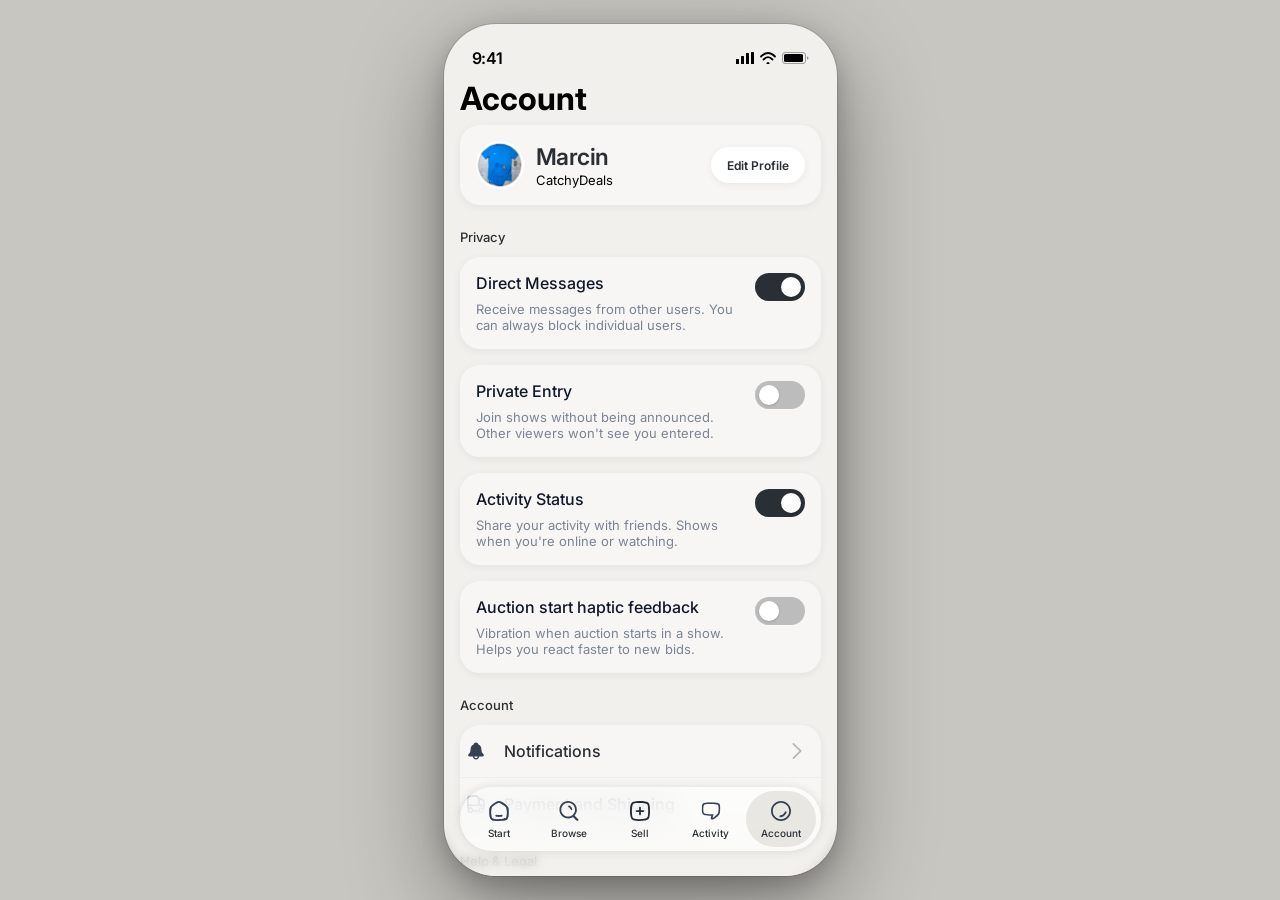
==== commit e7cffdbc: "Add Orders, Products, Shows, Finances, Notifications screens + Purchase Detail New standalone pages:" ====
--- a/account.html
+++ b/account.html
@@ -22,30 +22,20 @@
 </div>
 
 <div class="screen active" id="screen-account">
-  <!-- Status bar -->
-  <div class="status-bar">
-    <span class="status-time">9:41</span>
-    <div class="status-icons">
-      <svg width="18" height="12" viewBox="0 0 18 12"><path d="M1 4.2C3 1.5 6.3 0 9 0s6 1.5 8 4.2" stroke="#000" stroke-width="1.5" fill="none"/><path d="M4 7.3C5.3 5.7 7 5 9 5s3.7.7 5 2.3" stroke="#000" stroke-width="1.5" fill="none"/><circle cx="9" cy="10.5" r="1.5" fill="#000"/></svg>
-      <svg width="16" height="12" viewBox="0 0 25 12"><rect x="0" y="0.5" width="22" height="11" rx="3.5" stroke="#000" stroke-opacity=".35"/><rect x="1.5" y="2" width="19" height="8" rx="2" fill="#000"/><path d="M23 4v4a2.5 2.5 0 000-4z" fill="#000" fill-opacity=".4"/></svg>
-    </div>
-  </div>
-
   <div class="screen-scroll" id="acc-scroll">
-    <!-- Spacer for status bar -->
     <div style="height:54px"></div>
 
-    <!-- Big Title — H10 32px Bold (Top navi pattern: big title state) -->
+    <!-- Big Title — H10 32px Bold -->
     <div style="padding:10px 16px 0">
-      <h1 style="font-size:32px;font-weight:700;color:#000;line-height:1.1">Account</h1>
-    </div>
-
-    <!-- Profile card — Figma 5652:72972 style -->
-    <div style="padding:12px 16px 0">
+      <h1 style="font-size:32px;font-weight:700;color:#000;line-height:21px">Account</h1>
+    </div>
+
+    <!-- Profile card — gw30, rounded 20px, shadow -->
+    <div style="padding:16px 16px 0">
       <div style="display:flex;align-items:center;justify-content:space-between;background:var(--gw30);border-radius:20px;padding:16px;box-shadow:var(--shadow-interactive)">
         <div style="display:flex;align-items:center;gap:12px">
-          <div style="width:48px;height:48px;border-radius:50%;background:var(--yl10);display:flex;align-items:center;justify-content:center;flex-shrink:0">
-            <svg width="18" height="18" viewBox="0 0 16 16" fill="none"><path d="M9.22 2C9.86 2 10.19 2.16 10.52 2.49L11.02 3C11.33 3.31 11.49 3.39 11.98 3.39H13.66C15.03 3.39 15.76 4.08 15.76 5.39V11.74C15.77 13.05 15.04 13.75 13.67 13.75C13.65 13.75 10.21 14 8 14C5.79 14 2.36 13.75 2.32 13.75C.95 13.75 .22 13.05 .22 11.74V5.39C.22 4.08 .94 3.39 2.31 3.39H3.97C4.46 3.39 4.63 3.31 4.93 3L5.43 2.49C5.76 2.16 6.09 2 6.73 2H9.22ZM8 4.64C5.73 4.64 4.04 6.33 4.04 8.4C4.04 10.47 5.73 12.16 8 12.16C10.07 12.16 11.56 10.47 11.56 8.4C11.56 6.33 9.87 4.64 8 4.64ZM8 6.04C9.1 6.04 10.16 7.1 10.16 8.4C10.16 9.7 9.1 10.76 8 10.76C6.5 10.76 5.44 9.7 5.44 8.4C5.44 7.1 6.5 6.04 8 6.04Z" fill="#222A35"/></svg>
+          <div style="width:48px;height:48px;border-radius:50%;overflow:hidden;flex-shrink:0">
+            <img src="design-system/images/avatars/luxeboutique.jpg" style="width:100%;height:100%;object-fit:cover" alt="">
           </div>
           <div>
             <div style="font-size:23px;font-weight:600;color:var(--bw20);letter-spacing:-0.5px;line-height:30px">Marcin</div>
@@ -56,462 +46,235 @@
       </div>
     </div>
 
-    <!-- Pill navigation — Category Button pattern -->
-    <div class="acc-pills" style="display:flex;gap:8px;overflow-x:auto;padding:12px 16px 8px;scrollbar-width:none">
-      <button class="acc-pill" data-acc-tab="purchases" onclick="switchAccTab('purchases')">Purchases</button>
-      <button class="acc-pill" data-acc-tab="notifications" onclick="switchAccTab('notifications')">Notifications</button>
-      <button class="acc-pill active" data-acc-tab="settings" onclick="switchAccTab('settings')">Settings</button>
-      <button class="acc-pill" data-acc-tab="payments" onclick="switchAccTab('payments')">Payments and shipping</button>
-    </div>
-
-    <!-- ═══════════════════════════════════ -->
-    <!-- TAB: Purchases (placeholder)        -->
-    <!-- ═══════════════════════════════════ -->
-    <div class="acc-tab" id="acc-tab-purchases">
-      <div class="placeholder-screen" style="height:500px">
-        <img src="design-system/UI Icons/Icon Orders.svg" style="width:48px;height:48px;opacity:0.2">
-        <span style="font-size:16px;font-weight:500;color:var(--bw40)">Purchases</span>
-        <span style="font-size:13px;font-weight:400;color:var(--bw40)">Coming soon</span>
-      </div>
-    </div>
-
-    <!-- ═══════════════════════════════════ -->
-    <!-- TAB: Notifications (placeholder)    -->
-    <!-- ═══════════════════════════════════ -->
-    <div class="acc-tab" id="acc-tab-notifications">
-      <div class="placeholder-screen" style="height:500px">
-        <img src="design-system/UI Icons/Icon Alert.svg" style="width:48px;height:48px;opacity:0.2">
-        <span style="font-size:16px;font-weight:500;color:var(--bw40)">Notifications</span>
-        <span style="font-size:13px;font-weight:400;color:var(--bw40)">Coming soon</span>
-      </div>
-    </div>
-
-    <!-- ═══════════════════════════════════ -->
-    <!-- TAB: Settings (Variant A style)     -->
-    <!-- ═══════════════════════════════════ -->
-    <div class="acc-tab active" id="acc-tab-settings">
-
-      <!-- Variant switcher -->
-      <div style="display:flex;gap:6px;padding:8px 16px 4px">
-        <button class="acc-var-btn active" onclick="switchAccVar('a')">A</button>
-        <button class="acc-var-btn" onclick="switchAccVar('b')">B</button>
-        <button class="acc-var-btn" onclick="switchAccVar('c')">C</button>
-      </div>
-
-      <!-- ══════════════════════════════════════════ -->
-      <!-- A: Card + Flat — toggles bez ikon,         -->
-      <!--    linki flat z ikonami na tle              -->
-      <!-- ══════════════════════════════════════════ -->
-      <div class="acc-var active" id="acc-var-a">
-        <div class="acc-section-label">Preferences</div>
-        <div class="acc-card">
-          <div class="acc-toggle-row">
-            <div class="acc-toggle-row-info">
-              <span class="acc-toggle-row-label">Direct Messages</span>
-              <span class="acc-toggle-row-desc">Receive messages from other users. You can always block individual users.</span>
-            </div>
-            <button class="acc-switch on" onclick="this.classList.toggle('on')"></button>
-          </div>
-          <div class="acc-toggle-row">
-            <div class="acc-toggle-row-info">
-              <span class="acc-toggle-row-label">Private Entry</span>
-              <span class="acc-toggle-row-desc">Join shows without being announced. Other viewers won't see you entered.</span>
-            </div>
-            <button class="acc-switch on" onclick="this.classList.toggle('on')"></button>
-          </div>
-          <div class="acc-toggle-row">
-            <div class="acc-toggle-row-info">
-              <span class="acc-toggle-row-label">Activity Status</span>
-              <span class="acc-toggle-row-desc">Share your activity with friends. Shows when you're online or watching.</span>
-            </div>
-            <button class="acc-switch on" onclick="this.classList.toggle('on')"></button>
-          </div>
-          <div class="acc-toggle-row">
-            <div class="acc-toggle-row-info">
-              <span class="acc-toggle-row-label">Auction Haptic Feedback</span>
-              <span class="acc-toggle-row-desc">Vibration when auction starts in a show. Helps you react faster to new bids.</span>
-            </div>
-            <button class="acc-switch on" onclick="this.classList.toggle('on')"></button>
-          </div>
-        </div>
-
-        <!-- List 2: flat links with icons on background -->
-        <div class="acc-section-label">Support</div>
-        <div class="acc-flat-row">
-          <img class="acc-flat-icon" src="design-system/UI Icons/Icon Message.svg">
-          <span class="acc-flat-row-label">Contact Us</span>
-          <img class="acc-flat-chevron" src="design-system/UI Icons/Icon Right Chevron.svg">
-        </div>
-        <div class="acc-flat-sep"></div>
-        <div class="acc-flat-row" onclick="showScreen('screen-reports-list')" style="cursor:pointer">
-          <img class="acc-flat-icon" src="design-system/UI Icons/Icon Report.svg">
-          <span class="acc-flat-row-label">User Reports</span>
-          <img class="acc-flat-chevron" src="design-system/UI Icons/Icon Right Chevron.svg">
-        </div>
-        <div class="acc-flat-sep"></div>
-        <div class="acc-flat-row">
-          <img class="acc-flat-icon" src="design-system/UI Icons/Icon Protection.svg">
-          <span class="acc-flat-row-label">Privacy Policy</span>
-          <img class="acc-flat-chevron" src="design-system/UI Icons/Icon Right Chevron.svg">
-        </div>
-        <div class="acc-flat-sep"></div>
-        <div class="acc-flat-row">
-          <img class="acc-flat-icon" src="design-system/UI Icons/Icon Recipe.svg">
-          <span class="acc-flat-row-label">Terms & Conditions</span>
-          <img class="acc-flat-chevron" src="design-system/UI Icons/Icon Right Chevron.svg">
-        </div>
-        <div class="acc-flat-sep"></div>
-        <div class="acc-flat-row">
-          <img class="acc-flat-icon" src="design-system/UI Icons/Icon Info.svg">
-          <span class="acc-flat-row-label">FAQ</span>
-          <img class="acc-flat-chevron" src="design-system/UI Icons/Icon Right Chevron.svg">
-        </div>
-        <div class="acc-flat-sep"></div>
-        <div class="acc-flat-row">
-          <img class="acc-flat-icon" src="design-system/UI Icons/Icon Trash.svg">
-          <span class="acc-flat-row-label">Delete Account</span>
-          <img class="acc-flat-chevron" src="design-system/UI Icons/Icon Right Chevron.svg">
-        </div>
-
-        <button class="acc-signout">
-          <img src="design-system/UI Icons/Icon Open.svg">
-          Sign Out
-        </button>
-        <div class="acc-version">Droplet v1.0.0</div>
-      </div>
-
-      <!-- ══════════════════════════════════════════ -->
-      <!-- B: Card + Icon card — toggles bez ikon,    -->
-      <!--    linki w karcie z icon-circles            -->
-      <!-- ══════════════════════════════════════════ -->
-      <div class="acc-var" id="acc-var-b">
-        <div class="acc-section-label">Preferences</div>
-        <div class="acc-card">
-          <div class="acc-toggle-row">
-            <div class="acc-toggle-row-info">
-              <span class="acc-toggle-row-label">Direct Messages</span>
-              <span class="acc-toggle-row-desc">Receive messages from other users. You can always block individual users.</span>
-            </div>
-            <button class="acc-switch on" onclick="this.classList.toggle('on')"></button>
-          </div>
-          <div class="acc-toggle-row">
-            <div class="acc-toggle-row-info">
-              <span class="acc-toggle-row-label">Private Entry</span>
-              <span class="acc-toggle-row-desc">Join shows without being announced. Other viewers won't see you entered.</span>
-            </div>
-            <button class="acc-switch on" onclick="this.classList.toggle('on')"></button>
-          </div>
-          <div class="acc-toggle-row">
-            <div class="acc-toggle-row-info">
-              <span class="acc-toggle-row-label">Activity Status</span>
-              <span class="acc-toggle-row-desc">Share your activity with friends. Shows when you're online or watching.</span>
-            </div>
-            <button class="acc-switch on" onclick="this.classList.toggle('on')"></button>
-          </div>
-          <div class="acc-toggle-row">
-            <div class="acc-toggle-row-info">
-              <span class="acc-toggle-row-label">Auction Haptic Feedback</span>
-              <span class="acc-toggle-row-desc">Vibration when auction starts in a show. Helps you react faster to new bids.</span>
-            </div>
-            <button class="acc-switch on" onclick="this.classList.toggle('on')"></button>
-          </div>
-        </div>
-
-        <!-- List 2: white card with icon circles -->
-        <div class="acc-section-label">Support</div>
-        <div class="acc-card">
-          <div class="acc-row">
-            <div class="acc-row-icon"><img src="design-system/UI Icons/Icon Message.svg"></div>
-            <span class="acc-row-label">Contact Us</span>
-            <img class="acc-row-chevron" src="design-system/UI Icons/Icon Right Chevron.svg">
-          </div>
-          <div class="acc-row">
-            <div class="acc-row-icon"><img src="design-system/UI Icons/Icon Report.svg"></div>
-            <span class="acc-row-label">User Reports</span>
-            <img class="acc-row-chevron" src="design-system/UI Icons/Icon Right Chevron.svg">
-          </div>
-          <div class="acc-row">
-            <div class="acc-row-icon"><img src="design-system/UI Icons/Icon Protection.svg"></div>
-            <span class="acc-row-label">Privacy Policy</span>
-            <img class="acc-row-chevron" src="design-system/UI Icons/Icon Right Chevron.svg">
-          </div>
-          <div class="acc-row">
-            <div class="acc-row-icon"><img src="design-system/UI Icons/Icon Recipe.svg"></div>
-            <span class="acc-row-label">Terms & Conditions</span>
-            <img class="acc-row-chevron" src="design-system/UI Icons/Icon Right Chevron.svg">
-          </div>
-          <div class="acc-row">
-            <div class="acc-row-icon"><img src="design-system/UI Icons/Icon Info.svg"></div>
-            <span class="acc-row-label">FAQ</span>
-            <img class="acc-row-chevron" src="design-system/UI Icons/Icon Right Chevron.svg">
-          </div>
-          <div class="acc-row">
-            <div class="acc-row-icon"><img src="design-system/UI Icons/Icon Trash.svg"></div>
-            <span class="acc-row-label">Delete Account</span>
-            <img class="acc-row-chevron" src="design-system/UI Icons/Icon Right Chevron.svg">
-          </div>
-        </div>
-
-        <button class="acc-signout">
-          <img src="design-system/UI Icons/Icon Open.svg">
-          Sign Out
-        </button>
-        <div class="acc-version">Droplet v1.0.0</div>
-      </div>
-
-      <!-- ══════════════════════════════════════════ -->
-      <!-- C: Card + Inset card — toggles bez ikon,   -->
-      <!--    linki w inset card (ov30) z ikonami     -->
-      <!-- ══════════════════════════════════════════ -->
-      <div class="acc-var" id="acc-var-c">
-        <div class="acc-section-label">Preferences</div>
-        <div class="acc-card">
-          <div class="acc-toggle-row">
-            <div class="acc-toggle-row-info">
-              <span class="acc-toggle-row-label">Direct Messages</span>
-              <span class="acc-toggle-row-desc">Receive messages from other users. You can always block individual users.</span>
-            </div>
-            <button class="acc-switch on" onclick="this.classList.toggle('on')"></button>
-          </div>
-          <div class="acc-toggle-row">
-            <div class="acc-toggle-row-info">
-              <span class="acc-toggle-row-label">Private Entry</span>
-              <span class="acc-toggle-row-desc">Join shows without being announced. Other viewers won't see you entered.</span>
-            </div>
-            <button class="acc-switch on" onclick="this.classList.toggle('on')"></button>
-          </div>
-          <div class="acc-toggle-row">
-            <div class="acc-toggle-row-info">
-              <span class="acc-toggle-row-label">Activity Status</span>
-              <span class="acc-toggle-row-desc">Share your activity with friends. Shows when you're online or watching.</span>
-            </div>
-            <button class="acc-switch on" onclick="this.classList.toggle('on')"></button>
-          </div>
-          <div class="acc-toggle-row">
-            <div class="acc-toggle-row-info">
-              <span class="acc-toggle-row-label">Auction Haptic Feedback</span>
-              <span class="acc-toggle-row-desc">Vibration when auction starts in a show. Helps you react faster to new bids.</span>
-            </div>
-            <button class="acc-switch on" onclick="this.classList.toggle('on')"></button>
-          </div>
-        </div>
-
-        <!-- List 2: inset card (ov30 bg) with icons -->
-        <div class="acc-section-label">Support</div>
-        <div class="acc-card-inset">
-          <div class="acc-inset-row">
-            <img class="acc-inset-icon" src="design-system/UI Icons/Icon Message.svg">
-            <span class="acc-inset-label">Contact Us</span>
-            <img class="acc-row-chevron" src="design-system/UI Icons/Icon Right Chevron.svg">
-          </div>
-          <div class="acc-inset-row">
-            <img class="acc-inset-icon" src="design-system/UI Icons/Icon Report.svg">
-            <span class="acc-inset-label">User Reports</span>
-            <img class="acc-row-chevron" src="design-system/UI Icons/Icon Right Chevron.svg">
-          </div>
-          <div class="acc-inset-row">
-            <img class="acc-inset-icon" src="design-system/UI Icons/Icon Protection.svg">
-            <span class="acc-inset-label">Privacy Policy</span>
-            <img class="acc-row-chevron" src="design-system/UI Icons/Icon Right Chevron.svg">
-          </div>
-          <div class="acc-inset-row">
-            <img class="acc-inset-icon" src="design-system/UI Icons/Icon Recipe.svg">
-            <span class="acc-inset-label">Terms & Conditions</span>
-            <img class="acc-row-chevron" src="design-system/UI Icons/Icon Right Chevron.svg">
-          </div>
-          <div class="acc-inset-row">
-            <img class="acc-inset-icon" src="design-system/UI Icons/Icon Info.svg">
-            <span class="acc-inset-label">FAQ</span>
-            <img class="acc-row-chevron" src="design-system/UI Icons/Icon Right Chevron.svg">
-          </div>
-          <div class="acc-inset-row">
-            <img class="acc-inset-icon" src="design-system/UI Icons/Icon Trash.svg">
-            <span class="acc-inset-label">Delete Account</span>
-            <img class="acc-row-chevron" src="design-system/UI Icons/Icon Right Chevron.svg">
-          </div>
-        </div>
-
-        <button class="acc-signout">
-          <img src="design-system/UI Icons/Icon Open.svg">
-          Sign Out
-        </button>
-        <div class="acc-version">Droplet v1.0.0</div>
-      </div>
-
-    </div>
-
-    <!-- ═══════════════════════════════════ -->
-    <!-- TAB: Payments and shipping (placeholder) -->
-    <!-- ═══════════════════════════════════ -->
-    <div class="acc-tab" id="acc-tab-payments">
-      <div class="placeholder-screen" style="height:500px">
-        <img src="design-system/UI Icons/Icon Wallet.svg" style="width:48px;height:48px;opacity:0.2">
-        <span style="font-size:16px;font-weight:500;color:var(--bw40)">Payments and shipping</span>
-        <span style="font-size:13px;font-weight:400;color:var(--bw40)">Coming soon</span>
-      </div>
-    </div>
-
-  </div><!-- /screen-scroll -->
-</div>
-
-<div class="screen" id="screen-ui-explore">
+    <!-- Section: Privacy -->
+    <div style="padding:24px 16px 12px;font-size:13px;font-weight:500;color:var(--bw20)">Privacy</div>
+
+    <!-- Toggle cards — each in separate card per Figma -->
+    <div style="display:flex;flex-direction:column;gap:16px;padding:0 16px">
+
+      <!-- Direct Messages — ON -->
+      <div style="background:var(--gw30);border-radius:20px;padding:16px;box-shadow:var(--shadow-interactive)">
+        <div style="display:flex;align-items:flex-start;gap:16px">
+          <div style="flex:1;display:flex;flex-direction:column;gap:8px">
+            <span style="font-size:16px;font-weight:500;color:var(--bw10)">Direct Messages</span>
+            <span style="font-size:13px;font-weight:400;color:var(--bw40);line-height:16px">Receive messages from other users. You can always block individual users.</span>
+          </div>
+          <button class="acc-switch on" onclick="this.classList.toggle('on')" style="flex-shrink:0"></button>
+        </div>
+      </div>
+
+      <!-- Private Entry — OFF -->
+      <div style="background:var(--gw30);border-radius:20px;padding:16px;box-shadow:var(--shadow-interactive)">
+        <div style="display:flex;align-items:flex-start;gap:16px">
+          <div style="flex:1;display:flex;flex-direction:column;gap:8px">
+            <span style="font-size:16px;font-weight:500;color:var(--bw10)">Private Entry</span>
+            <span style="font-size:13px;font-weight:400;color:var(--bw40);line-height:16px">Join shows without being announced. Other viewers won't see you entered.</span>
+          </div>
+          <button class="acc-switch" onclick="this.classList.toggle('on')" style="flex-shrink:0"></button>
+        </div>
+      </div>
+
+      <!-- Activity Status — ON -->
+      <div style="background:var(--gw30);border-radius:20px;padding:16px;box-shadow:var(--shadow-interactive)">
+        <div style="display:flex;align-items:flex-start;gap:16px">
+          <div style="flex:1;display:flex;flex-direction:column;gap:8px">
+            <span style="font-size:16px;font-weight:500;color:var(--bw10)">Activity Status</span>
+            <span style="font-size:13px;font-weight:400;color:var(--bw40);line-height:16px">Share your activity with friends. Shows when you're online or watching.</span>
+          </div>
+          <button class="acc-switch on" onclick="this.classList.toggle('on')" style="flex-shrink:0"></button>
+        </div>
+      </div>
+
+      <!-- Auction start haptic feedback — OFF -->
+      <div style="background:var(--gw30);border-radius:20px;padding:16px;box-shadow:var(--shadow-interactive)">
+        <div style="display:flex;align-items:flex-start;gap:16px">
+          <div style="flex:1;display:flex;flex-direction:column;gap:8px">
+            <span style="font-size:16px;font-weight:500;color:var(--bw10)">Auction start haptic feedback</span>
+            <span style="font-size:13px;font-weight:400;color:var(--bw40);line-height:16px">Vibration when auction starts in a show. Helps you react faster to new bids.</span>
+          </div>
+          <button class="acc-switch" onclick="this.classList.toggle('on')" style="flex-shrink:0"></button>
+        </div>
+      </div>
+
+    </div>
+
+    <!-- Section: Account -->
+    <div style="padding:24px 16px 12px;font-size:13px;font-weight:500;color:var(--bw20)">Account</div>
+
+    <!-- Settings List — Account -->
+    <div style="margin:0 16px;border-radius:20px;background:var(--gw30);box-shadow:var(--shadow-interactive);overflow:hidden">
+      <a class="acc-sl-row" onclick="showScreen('screen-notifications')" style="cursor:pointer">
+        <div class="acc-sl-icon"><svg width="16" height="16" viewBox="0 0 16 16" fill="none"><path d="M1 11.8717C1 11.1131 1.70722 10.4618 2.3567 9.83206C2.86907 9.33826 2.98454 8.35067 3.07835 7.37023C3.17217 4.65792 3.96598 2.84733 5.84948 2.16746C6.12371 1.22281 6.92474 0.5 8 0.5C9.07526 0.5 9.87629 1.22281 10.1505 2.16746C12.034 2.84733 12.8278 4.65792 12.9216 7.37023C13.0155 8.35067 13.1381 9.33826 13.6433 9.83206C14.3 10.4618 15 11.1131 15 11.8717C15 12.4728 14.5454 12.8807 13.7948 12.8807H10.8289C10.7639 14.2548 9.63814 15.5 8 15.5C6.36186 15.5 5.23608 14.2476 5.17113 12.8807H2.20515C1.46186 12.8807 1 12.4728 1 11.8717ZM6.53505 12.8807C6.59278 13.7753 7.18454 14.355 8 14.355C8.82268 14.355 9.41443 13.7753 9.46495 12.8807H6.53505Z" fill="#364153"/></svg></div>
+        <span class="acc-sl-label">Notifications</span>
+        <svg class="acc-sl-chevron" width="16" height="16" viewBox="0 0 16 16" fill="none"><path d="M12.5 8C12.5 7.73881 12.3945 7.51632 12.2026 7.32285L5.04478 0.270859C4.88166 0.0967352 4.66098 0 4.41151 0C3.89339 0 3.5 0.396614 3.5 0.909311C3.5 1.16082 3.60554 1.39299 3.76866 1.55744L10.3028 8L3.76866 14.4329C3.60554 14.607 3.5 14.8295 3.5 15.081C3.5 15.6034 3.89339 16 4.41151 16C4.66098 16 4.88166 15.9033 5.04478 15.7291L12.2026 8.67715C12.3945 8.48368 12.5 8.25151 12.5 8Z" fill="#222A35"/></svg>
+      </a>
+      <a class="acc-sl-row">
+        <div class="acc-sl-icon"><svg width="16" height="16" viewBox="0 0 16 16" fill="none"><path d="M14.9517 13.1703C16.3248 11.1884 16.3739 6.12769 14.9517 4.2041C14.3414 3.37478 12.5727 2.93495 10.9074 2.71239C10.7316 2.31495 10.5325 1.96256 10.3411 1.68171C9.05598 -0.236585 6.88388 -0.093508 4.85917 0.118458C1.05541 0.515894 0.333957 1.56777 0.0676156 5.82299C0.0184847 6.61256 -0.0358178 8.73752 0.0314139 9.41316C0.0495147 10.6346 0.258967 11.6944 0.812336 12.537C0.693388 12.8338 0.626156 13.157 0.626156 13.4962C0.626156 14.8766 1.72255 16 3.06977 16C3.98516 16 4.78418 15.4807 5.20309 14.715C6.76493 14.8739 8.68104 14.9137 10.4187 14.7521C10.8428 15.4966 11.6289 16 12.5288 16C13.876 16 14.9724 14.8766 14.9724 13.4962C14.9724 13.3849 14.962 13.2762 14.9491 13.1703H14.9517ZM13.7932 5.1447C14.388 5.96872 14.5845 7.44718 14.5328 8.87795C13.9794 8.92034 12.8132 8.49939 11.3936 8.52323C11.5074 7.01562 11.4401 6.02436 11.3936 4.20675C12.5158 4.37102 13.4416 4.65983 13.7932 5.14205V5.1447ZM2.14663 2.48718C2.7362 1.75324 4.20754 1.67906 5.07897 1.59427C6.59685 1.44589 8.38366 1.25777 9.28612 2.62495C9.57832 3.06743 9.674 3.62914 9.77743 4.33923C9.88345 5.35931 9.92741 7.57998 9.78519 8.54973C6.47532 8.58152 2.58881 8.55768 1.53896 8.4199C1.48465 8.42785 1.43294 8.43845 1.38122 8.44904C1.17694 6.40357 1.43552 3.37478 2.14404 2.49248L2.14663 2.48718ZM3.07236 14.6752C2.43883 14.6752 1.92166 14.1453 1.92166 13.4962C1.92166 12.847 2.43883 12.3171 3.07236 12.3171C3.70589 12.3171 4.22305 12.847 4.22305 13.4962C4.22305 14.1453 3.70589 14.6752 3.07236 14.6752ZM5.50304 13.2603C5.38668 11.9912 4.342 10.9923 3.06977 10.9923C2.64311 10.9923 2.2423 11.1062 1.89322 11.3023C1.81305 11.0744 1.59843 10.1388 1.53896 9.86856C3.60533 9.94068 8.5476 9.82933 10.6654 9.82022C11.2648 9.81764 13.682 10.1447 14.3466 10.5684C14.2794 10.9314 14.1992 11.2679 14.1035 11.562C14.1035 11.562 14.0984 11.5752 14.0958 11.5805C13.6717 11.2149 13.1235 10.9923 12.5262 10.9923C11.2358 10.9923 10.1782 12.023 10.0903 13.3213C10.0774 13.3213 10.0645 13.3213 10.0515 13.3239C9.20079 13.3875 7.25365 13.4326 5.49787 13.2603H5.50304ZM12.5313 14.6752C11.8978 14.6752 11.3806 14.1453 11.3806 13.4962C11.3806 12.847 11.8978 12.3171 12.5313 12.3171C13.1649 12.3171 13.682 12.847 13.682 13.4962C13.682 14.1453 13.1649 14.6752 12.5313 14.6752Z" fill="#364153"/></svg></div>
+        <span class="acc-sl-label">Payment and Shipping</span>
+        <svg class="acc-sl-chevron" width="16" height="16" viewBox="0 0 16 16" fill="none"><path d="M12.5 8C12.5 7.73881 12.3945 7.51632 12.2026 7.32285L5.04478 0.270859C4.88166 0.0967352 4.66098 0 4.41151 0C3.89339 0 3.5 0.396614 3.5 0.909311C3.5 1.16082 3.60554 1.39299 3.76866 1.55744L10.3028 8L3.76866 14.4329C3.60554 14.607 3.5 14.8295 3.5 15.081C3.5 15.6034 3.89339 16 4.41151 16C4.66098 16 4.88166 15.9033 5.04478 15.7291L12.2026 8.67715C12.3945 8.48368 12.5 8.25151 12.5 8Z" fill="#222A35"/></svg>
+      </a>
+    </div>
+
+    <!-- Section: Help & Legal -->
+    <div style="padding:24px 16px 12px;font-size:13px;font-weight:500;color:var(--bw20)">Help &amp; Legal</div>
+
+    <!-- Settings List — Help & Legal -->
+    <div style="margin:0 16px;border-radius:20px;background:var(--gw30);box-shadow:var(--shadow-interactive);overflow:hidden">
+      <a class="acc-sl-row">
+        <div class="acc-sl-icon"><svg width="16" height="16" viewBox="0 0 16 16" fill="none"><path d="M14.5722 2.15183C13.2422 0.837169 7.60845 0.935211 5.52656 1.08005C1.61116 1.35412 0.866012 2.07607 0.59505 4.9906C0.418925 6.87346 0.184091 10.735 3.03371 11.4525C4.00917 11.6976 6.09332 11.8758 8.24069 11.8692C8.12327 12.2725 8.01941 12.7449 7.81393 13.5025C7.66038 14.0707 8.13005 15.1268 8.94519 14.9842C10.2029 14.7659 12.9622 12.8028 14.5677 10.7105C15.708 9.22647 15.9044 3.46871 14.5677 2.14737L14.5722 2.15183ZM13.7119 9.41365C13.1451 10.6681 10.2436 13.4512 9.42389 13.4512C9.04229 13.4512 9.92517 11.0915 10.1916 10.5233C10.1916 10.5233 10.0358 10.5322 9.90936 10.5389C8.43036 10.6124 3.43338 10.6503 2.56856 9.83701C1.62019 8.94349 1.58632 3.823 2.67017 2.98519C3.27757 2.51726 4.79044 2.47047 5.68913 2.41476C7.25168 2.31895 12.4903 2.19862 13.4183 3.07209C14.3667 3.96338 14.2222 8.29062 13.7141 9.41365H13.7119Z" fill="#364153"/></svg></div>
+        <span class="acc-sl-label">Contact Us</span>
+        <svg class="acc-sl-chevron" width="16" height="16" viewBox="0 0 16 16" fill="none"><path d="M12.5 8C12.5 7.73881 12.3945 7.51632 12.2026 7.32285L5.04478 0.270859C4.88166 0.0967352 4.66098 0 4.41151 0C3.89339 0 3.5 0.396614 3.5 0.909311C3.5 1.16082 3.60554 1.39299 3.76866 1.55744L10.3028 8L3.76866 14.4329C3.60554 14.607 3.5 14.8295 3.5 15.081C3.5 15.6034 3.89339 16 4.41151 16C4.66098 16 4.88166 15.9033 5.04478 15.7291L12.2026 8.67715C12.3945 8.48368 12.5 8.25151 12.5 8Z" fill="#222A35"/></svg>
+      </a>
+      <a class="acc-sl-row" onclick="showScreen('screen-reports-list')" style="cursor:pointer">
+        <div class="acc-sl-icon"><svg width="16" height="16" viewBox="0 0 16 16" fill="none"><path d="M12.8174 3.35053C11.9262 2.17656 5.41117 2.22179 3.80615 2.34721V1.8291C3.8701 1.75508 3.59572 1.41996 3.11297 1.51864C3.01395 1.5392 2.58897 1.73247 2.56834 1.8291C2.41568 2.55486 2.56834 13.2234 2.56834 14.237C2.56834 14.3089 3.00982 14.568 3.22231 14.4816C3.33165 14.4549 3.80615 14.2863 3.80615 14.237V10.6287C6.07753 10.8179 12.0871 10.6534 12.8174 9.62745C13.7127 8.37124 13.7458 4.57178 12.8174 3.35053ZM11.9489 8.37536C11.6374 9.317 10.5733 9.15709 9.69238 9.21877C9.16631 9.25577 4.9635 9.46914 3.80615 9.35606V3.62808C3.84947 3.62397 3.89486 3.62192 3.93405 3.61781C4.93255 3.53145 11.167 3.42043 11.7591 4.21815C12.3635 5.03438 12.2851 7.35764 11.9489 8.37536Z" fill="#364153"/></svg></div>
+        <span class="acc-sl-label">User Reports</span>
+        <svg class="acc-sl-chevron" width="16" height="16" viewBox="0 0 16 16" fill="none"><path d="M12.5 8C12.5 7.73881 12.3945 7.51632 12.2026 7.32285L5.04478 0.270859C4.88166 0.0967352 4.66098 0 4.41151 0C3.89339 0 3.5 0.396614 3.5 0.909311C3.5 1.16082 3.60554 1.39299 3.76866 1.55744L10.3028 8L3.76866 14.4329C3.60554 14.607 3.5 14.8295 3.5 15.081C3.5 15.6034 3.89339 16 4.41151 16C4.66098 16 4.88166 15.9033 5.04478 15.7291L12.2026 8.67715C12.3945 8.48368 12.5 8.25151 12.5 8Z" fill="#222A35"/></svg>
+      </a>
+      <a class="acc-sl-row">
+        <div class="acc-sl-icon"><svg width="16" height="16" viewBox="0 0 16 16" fill="none"><path d="M8.00411 16C7.87255 16 7.67521 15.9582 7.46964 15.8413C3.03763 13.3264 1.5 12.2486 1.5 9.36606V3.34204C1.5 2.47311 1.8618 2.18068 2.5525 1.88825C3.44877 1.51227 6.40892 0.384334 7.29696 0.133681C7.51898 0.0668407 7.76565 0 8.00411 0C8.23435 0 8.48102 0.0584856 8.70304 0.133681C9.5993 0.44282 12.5512 1.50392 13.4475 1.88825C14.1464 2.18903 14.5 2.47311 14.5 3.34204V9.36606C14.5 12.2486 12.9706 13.3431 8.53036 15.8413C8.33302 15.9582 8.12745 16 8.00411 16ZM8.00411 14.4961C8.11923 14.4961 8.24257 14.4543 8.4728 14.3123C12.0414 12.1149 13.1926 11.4715 13.1926 9.07363V3.58433C13.1926 3.31697 13.1433 3.2 12.9213 3.1248C11.729 2.69869 9.47596 1.8799 8.34124 1.42037C8.20145 1.37023 8.09456 1.34517 8.00411 1.34517C7.90544 1.34517 7.79854 1.37023 7.65876 1.42037C6.52404 1.8799 4.25459 2.64856 3.07875 3.1248C2.86496 3.20836 2.81562 3.31697 2.81562 3.58433V9.07363C2.81562 11.4715 3.95035 12.0982 7.5272 14.3123C7.75743 14.4543 7.88077 14.4961 8.00411 14.4961ZM7.1654 11.3629C6.89405 11.3629 6.68027 11.246 6.48292 10.9869L4.95769 9.4454C4.84257 9.28665 4.77679 9.11955 4.77679 8.93574C4.77679 8.57647 5.04814 8.28404 5.40171 8.28404C5.62372 8.28404 5.80462 8.35924 5.98552 8.60989L7.13251 9.78381L9.84194 6.12843C9.99817 5.88613 10.1955 5.7608 10.4093 5.7608C10.7464 5.7608 11.0671 5.99475 11.0671 6.36237C11.0671 6.53783 10.9684 6.72164 10.878 6.88039L7.80677 10.9869C7.65054 11.2292 7.42853 11.3629 7.1654 11.3629Z" fill="#364153"/></svg></div>
+        <span class="acc-sl-label">Privacy Policy</span>
+        <svg class="acc-sl-chevron" width="16" height="16" viewBox="0 0 16 16" fill="none"><path d="M12.5 8C12.5 7.73881 12.3945 7.51632 12.2026 7.32285L5.04478 0.270859C4.88166 0.0967352 4.66098 0 4.41151 0C3.89339 0 3.5 0.396614 3.5 0.909311C3.5 1.16082 3.60554 1.39299 3.76866 1.55744L10.3028 8L3.76866 14.4329C3.60554 14.607 3.5 14.8295 3.5 15.081C3.5 15.6034 3.89339 16 4.41151 16C4.66098 16 4.88166 15.9033 5.04478 15.7291L12.2026 8.67715C12.3945 8.48368 12.5 8.25151 12.5 8Z" fill="#222A35"/></svg>
+      </a>
+      <a class="acc-sl-row">
+        <div class="acc-sl-icon"><svg width="16" height="16" viewBox="0 0 16 16" fill="none"><path d="M9.93,0c.18-.03.31.03.43.1.03.01.05.02.07.03.25.12.51.28.75.43.19.12.39.25.59.35L13.42.02c.17-.04.36,0,.51.12h0c.16.13.26.31.26.5v14.73c-.07.31-.2.49-.39.57-.4.16-.94-.21-1.42-.52-.22-.15-.43-.28-.58-.34-.09.03-.38.21-.62.36-.53.33-.89.55-1.07.57-.25.02-.69-.2-1.32-.54-.32-.17-.63-.34-.79-.39-.07,0-.48.23-.79.4-.48.27-.94.52-1.19.53-.25.02-.65-.23-1.2-.58-.22-.14-.43-.27-.57-.34l-1.65.9s-.09.02-.13.02c-.13,0-.26-.05-.37-.13-.17-.12-.26-.31-.26-.5V.64c-.03-.25.25-.57.48-.62.15-.03.24,0,.35.03.28.08.59.29.89.48.23.15.47.31.67.4.09-.03.36-.2.58-.34C5.34.26,5.75.01,5.95,0c.24,0,.64.2,1.23.53.3.16.61.33.79.39L9.93,0ZM6.01,1.3c-.18.06-.46.24-.73.4-.41.26-.79.5-1.04.51-.24,0-.51-.16-.78-.33-.13-.08-.28-.17-.4-.22v12.7c.12-.05.26-.14.4-.22.29-.17.58-.36.83-.33h.04s1.68.9,1.68.9c.19-.07.47-.22.77-.38.48-.26.93-.51,1.22-.51h.01c.29,0,.72.25,1.17.5.29.16.59.33.79.39.17-.06.44-.22.7-.39.44-.27.85-.53,1.11-.53h.02c.2.01.45.18.73.35.14.08.27.17.39.23V1.66c-.12.06-.25.14-.39.22-.29.17-.58.36-.85.33h-.04s-1.68-.9-1.68-.9c-.2.06-.5.23-.79.39-.48.26-.94.52-1.21.52-.23,0-.66-.25-1.12-.5-.32-.17-.65-.36-.84-.42ZM4.91,10.36l6.35.05h0c.28.14.42.39.37.66-.05.27-.3.47-.62.5l-6.26-.04-.03-.02c-.26-.15-.4-.38-.37-.62.03-.24.24-.44.52-.52h.03ZM11.27,7.46c.28.13.42.39.37.65-.05.27-.3.47-.62.5l-6.26-.04-.03-.02h0c-.26-.14-.4-.38-.37-.62.03-.25.24-.44.52-.52h.03l6.35.04ZM11.26,4.5h0c.28.15.42.4.37.66-.05.27-.3.47-.62.5l-6.26-.04-.03-.02c-.26-.15-.4-.39-.37-.63.03-.25.24-.44.52-.52h.03l6.35.04Z" fill="#364153"/></svg></div>
+        <span class="acc-sl-label">Terms &amp; Conditions</span>
+        <svg class="acc-sl-chevron" width="16" height="16" viewBox="0 0 16 16" fill="none"><path d="M12.5 8C12.5 7.73881 12.3945 7.51632 12.2026 7.32285L5.04478 0.270859C4.88166 0.0967352 4.66098 0 4.41151 0C3.89339 0 3.5 0.396614 3.5 0.909311C3.5 1.16082 3.60554 1.39299 3.76866 1.55744L10.3028 8L3.76866 14.4329C3.60554 14.607 3.5 14.8295 3.5 15.081C3.5 15.6034 3.89339 16 4.41151 16C4.66098 16 4.88166 15.9033 5.04478 15.7291L12.2026 8.67715C12.3945 8.48368 12.5 8.25151 12.5 8Z" fill="#222A35"/></svg>
+      </a>
+      <a class="acc-sl-row">
+        <div class="acc-sl-icon"><svg width="16" height="16" viewBox="0 0 16 16" fill="none"><path d="M7.11,7.37v4.83c0,.33,1.64.33,1.64,0,0-.96.32-4.19,0-4.83-.2-.4-1.64-.27-1.64,0Z" fill="#364153"/><path d="M8.75,5.61c0-.39.32-1.69,0-1.95-.2-.16-1.64-.11-1.64,0v1.95c0,.13,1.63.13,1.64,0Z" fill="#364153"/><path d="M8,0C3.58,0,0,3.58,0,8c0,4.42,3.58,8,8,8s8-3.58,8-8S12.42,0,8,0ZM8,14.55c-3.62,0-6.55-2.93-6.55-6.55,0-3.62,2.93-6.55,6.55-6.55s6.55,2.93,6.55,6.55-2.93,6.55-6.55,6.55Z" fill="#364153"/></svg></div>
+        <span class="acc-sl-label">FAQ</span>
+        <svg class="acc-sl-chevron" width="16" height="16" viewBox="0 0 16 16" fill="none"><path d="M12.5 8C12.5 7.73881 12.3945 7.51632 12.2026 7.32285L5.04478 0.270859C4.88166 0.0967352 4.66098 0 4.41151 0C3.89339 0 3.5 0.396614 3.5 0.909311C3.5 1.16082 3.60554 1.39299 3.76866 1.55744L10.3028 8L3.76866 14.4329C3.60554 14.607 3.5 14.8295 3.5 15.081C3.5 15.6034 3.89339 16 4.41151 16C4.66098 16 4.88166 15.9033 5.04478 15.7291L12.2026 8.67715C12.3945 8.48368 12.5 8.25151 12.5 8Z" fill="#222A35"/></svg>
+      </a>
+    </div>
+
+    <!-- Sign Out — 2CTA button style -->
+    <div style="padding:24px 16px 8px">
+      <button style="width:100%;height:52px;border-radius:70px;background:var(--wh10);border:none;box-shadow:var(--shadow-interactive);font-family:inherit;font-size:16px;font-weight:600;color:var(--bw20);cursor:pointer">Sign Out</button>
+    </div>
+
+    <div style="text-align:center;font-size:11px;font-weight:400;color:var(--bw40);padding-bottom:130px">Droplet v1.0.0</div>
+
+  </div>
+</div>
+
+
+<!-- ══════════════════════════════════════════════════════════ -->
+<!-- SCREEN: Notifications (Account → Notifications)           -->
+<!-- ══════════════════════════════════════════════════════════ -->
+<div class="screen" id="screen-notifications">
   <!-- App Top -->
-  <div style="position:sticky;top:0;z-index:100;background:var(--ov40)">
-    <div style="height:54px;padding:14px 28px 0;display:flex;align-items:center;justify-content:space-between">
-      <span style="font-size:16px;font-weight:600;color:#000;letter-spacing:-0.3px">9:41</span>
-      <div style="display:flex;align-items:center;gap:6px">
-        <svg width="18" height="12" viewBox="0 0 18 12"><path d="M1 4.2C3 1.5 6.3 0 9 0s6 1.5 8 4.2" stroke="#000" stroke-width="1.5" fill="none"/><path d="M4 7.3C5.3 5.7 7 5 9 5s3.7.7 5 2.3" stroke="#000" stroke-width="1.5" fill="none"/><circle cx="9" cy="10.5" r="1.5" fill="#000"/></svg>
-        <svg width="16" height="12" viewBox="0 0 25 12"><rect x="0" y="0.5" width="22" height="11" rx="3.5" stroke="#000" stroke-opacity=".35"/><rect x="1.5" y="2" width="19" height="8" rx="2" fill="#000"/><path d="M23 4v4a2.5 2.5 0 000-4z" fill="#000" fill-opacity=".4"/></svg>
-      </div>
-    </div>
+  <div style="position:absolute;top:0;left:0;right:0;z-index:40;background:var(--ov40)">
+    <div style="height:54px"></div>
     <div style="display:flex;align-items:center;justify-content:space-between;padding:0 16px;height:50px">
-      <button onclick="showScreen('screen-sell')" style="width:42px;height:42px;border-radius:296px;background:var(--wh10);border:none;display:flex;align-items:center;justify-content:center;box-shadow:var(--shadow-interactive);cursor:pointer">
-        <img src="design-system/UI Icons/Icon Left Chevron.svg" width="18" height="18">
+      <button onclick="showScreen('screen-account')" style="width:42px;height:42px;border-radius:296px;background:var(--wh10);border:none;display:flex;align-items:center;justify-content:center;box-shadow:var(--shadow-interactive);cursor:pointer">
+        <svg width="18" height="18" viewBox="0 0 16 16" fill="none"><path d="M3.5 8C3.5 7.74 3.61 7.52 3.8 7.32L10.96 0.27C11.12 0.1 11.34 0 11.59 0C12.11 0 12.5 0.4 12.5 0.91C12.5 1.16 12.39 1.39 12.23 1.56L5.7 8L12.23 14.43C12.39 14.61 12.5 14.83 12.5 15.08C12.5 15.6 12.11 16 11.59 16C11.34 16 11.12 15.9 10.96 15.73L3.8 8.68C3.61 8.48 3.5 8.25 3.5 8Z" fill="#222A35"/></svg>
       </button>
-      <!-- B10: 16px SemiBold 600 -->
-      <span style="font-size:12px;font-weight:600;color:var(--bl10);cursor:pointer">Manage</span>
-    </div>
-  </div>
-
-  <!-- Content -->
-  <div style="flex:1;overflow-y:auto;padding:0 16px 130px;scrollbar-width:none">
-
-    <!-- Title: H15 — 23px SemiBold -0.5px -->
-    <div style="font-size:23px;font-weight:600;color:var(--bw10);letter-spacing:-0.5px;margin-top:4px">Finances</div>
-
-    <!-- Tabs: Payments / Transactions — B20: 12px SemiBold -->
-    <div style="display:flex;gap:8px;margin-top:12px">
-      <div style="height:36px;padding:0 16px;border-radius:296px;background:var(--ov15);display:flex;align-items:center;font-size:12px;font-weight:600;color:var(--bw20)">Payments</div>
-      <div style="height:36px;padding:0 16px;border-radius:296px;background:var(--wh10);display:flex;align-items:center;font-size:12px;font-weight:600;color:var(--bw20);box-shadow:var(--shadow-interactive)">Transactions</div>
-    </div>
-
-    <!-- Section: Payments — H15 -->
-    <div style="font-size:23px;font-weight:600;color:var(--bw10);letter-spacing:-0.5px;margin-top:20px">Payments</div>
-
-    <!-- Balance: H10 — 32px Bold -->
-    <div style="margin-top:8px">
-      <!-- F80: 11px Medium — label -->
-      <div style="font-size:11px;font-weight:500;color:var(--bw40)">Total Balance</div>
-      <div style="font-size:32px;font-weight:700;color:var(--bw10);letter-spacing:-0.5px;margin-top:2px">$1,302.00</div>
-
-      <!-- Stacked bar -->
-      <div style="display:flex;height:8px;border-radius:4px;overflow:hidden;margin-top:12px;gap:2px">
-        <div style="flex:72.2;background:var(--gr10);border-radius:4px"></div>
-        <div style="flex:23;background:var(--yl10);border-radius:4px"></div>
-        <div style="flex:4.8;background:var(--rd10);border-radius:4px"></div>
-      </div>
-
-      <!-- Legend: F70 — 12px Regular -->
-      <div style="display:flex;justify-content:space-between;margin-top:10px">
-        <div style="display:flex;align-items:center;gap:6px"><div style="width:8px;height:8px;border-radius:50%;background:var(--gr10)"></div><span style="font-size:12px;font-weight:400;color:var(--bw30)">Available $940</span></div>
-        <div style="display:flex;align-items:center;gap:6px"><div style="width:8px;height:8px;border-radius:50%;background:var(--yl10)"></div><span style="font-size:12px;font-weight:400;color:var(--bw30)">Pending $300</span></div>
-        <div style="display:flex;align-items:center;gap:6px"><div style="width:8px;height:8px;border-radius:50%;background:var(--rd10)"></div><span style="font-size:12px;font-weight:400;color:var(--bw30)">Refunded</span></div>
-      </div>
-    </div>
-
-    <!-- Metric cards -->
-    <div style="display:flex;gap:10px;margin-top:20px">
-      <div style="flex:1;background:var(--wh10);border-radius:16px;padding:14px;box-shadow:var(--shadow-interactive)">
-        <div style="width:32px;height:32px;border-radius:10px;background:#E8F8EC;display:flex;align-items:center;justify-content:center;margin-bottom:8px">
-          <img src="design-system/UI Icons/Icon Download.svg" width="16" height="16">
-        </div>
-        <!-- F80: 11px Medium -->
-        <div style="font-size:11px;font-weight:500;color:var(--bw40)">Withdraw</div>
-        <!-- H40: 16px Bold -->
-        <div style="font-size:16px;font-weight:700;color:var(--bw10);margin-top:2px">$940.00</div>
-      </div>
-      <div style="flex:1;background:var(--wh10);border-radius:16px;padding:14px;box-shadow:var(--shadow-interactive)">
-        <div style="width:32px;height:32px;border-radius:10px;background:#FFF8E0;display:flex;align-items:center;justify-content:center;margin-bottom:8px">
-          <img src="design-system/UI Icons/Icon Clock.svg" width="16" height="16">
-        </div>
-        <div style="font-size:11px;font-weight:500;color:var(--bw40)">Pending</div>
-        <div style="font-size:16px;font-weight:700;color:var(--bw10);margin-top:2px">$300.00</div>
-      </div>
-    </div>
-
-    <!-- Early payout banner -->
-    <div style="display:flex;align-items:center;background:var(--wh10);border-radius:14px;padding:14px;margin-top:10px;box-shadow:var(--shadow-interactive);gap:12px">
-      <div style="width:36px;height:36px;border-radius:10px;background:var(--rd20);display:flex;align-items:center;justify-content:center;flex-shrink:0">
-        <img src="design-system/UI Icons/Icon Flash.svg" width="18" height="18">
-      </div>
-      <div style="flex:1">
-        <!-- F22: 14px SemiBold -->
-        <div style="font-size:14px;font-weight:600;color:var(--bw10)">Early Payout</div>
-        <!-- F70: 12px Regular -->
-        <div style="font-size:12px;font-weight:400;color:var(--bw40)">Access your money early</div>
-      </div>
-      <img src="design-system/UI Icons/Icon Right Chevron.svg" width="16" height="16" style="opacity:0.4">
-    </div>
-
-    <!-- History: H15 — 23px SemiBold -0.5px -->
-    <div style="font-size:23px;font-weight:600;color:var(--bw10);margin-top:24px;margin-bottom:12px;letter-spacing:-0.5px">History</div>
-
-    <!-- Clean rows in card (variant C style) -->
-    <div style="background:var(--wh10);border-radius:16px;overflow:hidden;box-shadow:var(--shadow-interactive)">
-      <!-- Row 1 -->
-      <div style="display:flex;align-items:center;padding:12px 14px;gap:10px">
-        <div style="width:8px;height:8px;border-radius:50%;background:#00C7BE;flex-shrink:0"></div>
-        <div style="flex:1;min-width:0">
-          <!-- F22: 14px SemiBold -->
-          <div style="font-size:14px;font-weight:600;color:var(--bw10);white-space:nowrap;overflow:hidden;text-overflow:ellipsis">Blue Airmax 95 unisex</div>
-          <!-- F70: 12px Regular -->
-          <div style="font-size:12px;font-weight:400;color:var(--bw40)">Label Created · <span style="color:var(--bl10)">CatchyDeals</span></div>
-        </div>
-        <div style="text-align:right;flex-shrink:0">
-          <!-- F22: 14px SemiBold -->
-          <div style="font-size:14px;font-weight:600;color:var(--bw10)">$102.34</div>
-          <!-- F90: 11px Regular -->
-          <div style="font-size:11px;font-weight:400;color:var(--bw40)">2/7/26</div>
-        </div>
-      </div>
-      <div style="height:1px;background:var(--ov30);margin:0 14px"></div>
-      <!-- Row 2 -->
-      <div style="display:flex;align-items:center;padding:12px 14px;gap:10px">
-        <div style="width:8px;height:8px;border-radius:50%;background:var(--gr10);flex-shrink:0"></div>
-        <div style="flex:1;min-width:0">
-          <div style="font-size:14px;font-weight:600;color:var(--bw10);white-space:nowrap;overflow:hidden;text-overflow:ellipsis">#45 Used Stuff on the screen</div>
-          <div style="font-size:12px;font-weight:400;color:var(--bw40)">Completed · <span style="color:var(--bl10)">IllusionClothing</span></div>
-        </div>
-        <div style="text-align:right;flex-shrink:0">
-          <div style="font-size:14px;font-weight:600;color:var(--bw10)">$2.00</div>
-          <div style="font-size:11px;font-weight:400;color:var(--bw40)">2/7/26</div>
-        </div>
-      </div>
-      <div style="height:1px;background:var(--ov30);margin:0 14px"></div>
-      <!-- Row 3 -->
-      <div style="display:flex;align-items:center;padding:12px 14px;gap:10px">
-        <div style="width:8px;height:8px;border-radius:50%;background:var(--gr10);flex-shrink:0"></div>
-        <div style="flex:1;min-width:0">
-          <div style="font-size:14px;font-weight:600;color:var(--bw10);white-space:nowrap;overflow:hidden;text-overflow:ellipsis">Airmax Classic 95 white blue red</div>
-          <div style="font-size:12px;font-weight:400;color:var(--bw40)">Completed · <span style="color:var(--bl10)">JsrCoins</span></div>
-        </div>
-        <div style="text-align:right;flex-shrink:0">
-          <div style="font-size:14px;font-weight:600;color:var(--bw10)">$30.00</div>
-          <div style="font-size:11px;font-weight:400;color:var(--bw40)">2/7/26</div>
-        </div>
-      </div>
-      <div style="height:1px;background:var(--ov30);margin:0 14px"></div>
-      <!-- Row 4 -->
-      <div style="display:flex;align-items:center;padding:12px 14px;gap:10px">
-        <div style="width:8px;height:8px;border-radius:50%;background:var(--rd10);flex-shrink:0"></div>
-        <div style="flex:1;min-width:0">
-          <div style="font-size:14px;font-weight:600;color:var(--bw10);white-space:nowrap;overflow:hidden;text-overflow:ellipsis">#923 Item On Screen Sale</div>
-          <div style="font-size:12px;font-weight:400;color:var(--bw40)">Refunded · <span style="color:var(--bl10)">FoodBargrains</span></div>
-        </div>
-        <div style="text-align:right;flex-shrink:0">
-          <div style="font-size:14px;font-weight:600;color:var(--bw10)">$30.00</div>
-          <div style="font-size:11px;font-weight:400;color:var(--bw40)">2/7/26</div>
-        </div>
-      </div>
-    </div>
-
-  </div>
-
-  <!-- Bottom CTA -->
-  <div style="position:absolute;bottom:0;left:0;right:0;padding:0 16px 34px;z-index:50;background:linear-gradient(to bottom,rgba(242,240,236,0) 0%,var(--ov40) 40%)">
-    <button style="width:100%;height:52px;border-radius:70px;background:var(--rd10);border:none;font-family:inherit;font-size:16px;font-weight:600;color:var(--wh10);box-shadow:var(--shadow-interactive);cursor:pointer">Withdraw $304.20</button>
-  </div>
-</div>
+      <div style="height:42px;padding:0 16px;border-radius:296px;background:var(--wh10);display:flex;align-items:center;font-size:16px;font-weight:600;color:var(--bw20);box-shadow:var(--shadow-interactive);cursor:pointer">Manage</div>
+    </div>
+  </div>
+
+  <div class="screen-scroll">
+    <div style="height:109px"></div>
+    <!-- Title — H15 23px SemiBold -->
+    <div style="padding:10px 16px 0">
+      <h2 style="font-size:23px;font-weight:600;color:#000;letter-spacing:-0.5px;line-height:30px;margin:0">Notifications</h2>
+    </div>
+    <!-- Subtitle — F30 13px Medium -->
+    <div style="padding:8px 16px 16px">
+      <p style="font-size:13px;font-weight:500;color:var(--bw20);line-height:100%">Manage your notifications for your buying activity.</p>
+    </div>
+
+    <!-- Notification category cards -->
+    <div style="display:flex;flex-direction:column;gap:16px;padding:0 16px 130px">
+
+      <!-- Auctions -->
+      <div style="background:var(--gw30);border-radius:20px;padding:16px;box-shadow:var(--shadow-interactive);display:flex;align-items:center">
+        <div style="flex:1;display:flex;flex-direction:column;gap:8px">
+          <div style="display:flex;align-items:center;gap:8px">
+            <div style="width:32px;height:32px;border-radius:10px;background:var(--wh10);display:flex;align-items:center;justify-content:center;flex-shrink:0">
+              <svg width="18" height="18" viewBox="0 0 18 18" fill="none"><path d="M13.0442 11.2324C13.0442 11.2324 13.0166 11.1456 13.0442 11.1108C13.0901 11.0587 13.1453 10.9979 13.1913 10.9371C13.3017 10.7981 13.4396 10.6331 13.6971 10.3985L13.8075 10.303C13.8903 10.2335 13.9546 10.1727 13.9914 10.138C14.065 10.0685 14.1938 9.91211 14.3501 9.7297L14.4421 9.62547C14.8099 9.19116 15.0215 8.94794 15.1686 8.79159C15.3158 8.62655 15.3801 8.59181 15.4169 8.56575C16.5 7.5 16.2647 7.51847 16.4142 6.84588C14.8968 4.96097 14.0006 3.77965 12.6027 2.27693L12.336 1.9816C12.058 1.5 10.5106 2 9.88048 2.36379C9.87129 2.37248 9.86209 2.38117 9.85289 2.38985C9.8345 2.39854 9.81611 2.41591 9.77932 2.43328C9.69655 2.47671 9.5402 2.5462 9.23671 2.68518C9.07117 2.75467 8.85964 2.85891 8.74009 2.91102H8.73089L8.66651 2.94577C6.83636 3.94468 5.19934 5.18681 3.93019 6.54186C3.84742 6.62872 3.6083 6.92405 3.39678 7.18464C3.0657 7.60158 2.87256 7.82742 2.75301 7.95771C2.64265 8.07932 2.61506 8.09669 2.57827 8.11407C2.00001 9.00006 1.48108 10.0001 1.72297 10.2422L1.85173 10.3899C3.0473 11.8491 4.64808 13.8358 6 15.0605C6.43948 15.5 7.64097 14.4659 8.17909 14.2118C8.26186 14.1684 8.39061 14.1076 8.61133 14.0033L8.80446 13.9165C9.07117 13.7948 9.22751 13.7254 9.28269 13.6993C9.5494 13.5429 9.8345 13.3605 10.1748 13.1347L10.5335 12.9089C10.653 12.8307 10.7726 12.7612 10.9013 12.683L10.9749 12.6222C10.9749 12.6222 11.0485 12.5614 11.1037 12.5267C11.1588 12.4919 11.2048 12.4572 11.2416 12.4398C11.2692 12.4224 11.2876 12.4224 11.2876 12.4224C11.2968 12.4224 11.3336 12.4398 11.3887 12.4919C11.4439 12.5353 11.4991 12.5961 11.5727 12.683C11.6371 12.7525 11.6922 12.822 11.729 12.8741L11.8026 12.9697C11.8026 12.9697 11.8394 13.0131 11.8578 13.0305C11.8762 13.0478 11.8854 13.0565 11.8946 13.0739C12.1613 13.3779 12.4464 13.7167 12.7407 14.0641L12.9154 14.2726C13.6052 15.0891 14.8651 16.3399 15.4997 16.9479L15.5549 17.0001H15.6652C15.6652 17.0001 15.702 17.0001 15.7204 16.9914C15.7756 16.9827 15.8308 16.9566 15.8952 16.9306C16.0791 16.8524 16.2722 16.7134 16.4837 16.5136C16.7505 16.2617 16.87 16.0446 16.916 15.9056C16.9436 15.8361 16.962 15.7666 16.9712 15.7058C16.9712 15.6798 16.9712 15.6537 16.9712 15.645V15.5581L13.0166 11.2585L13.0442 11.2324ZM6.87315 12.7178L6.69841 12.7959L6.63403 12.7178L3.94858 9.64284L4.04975 9.49517C5.75115 7.12384 8.36302 5.03046 11.2324 3.7449L13.9454 6.84588L14.0742 6.98486L13.9638 7.13252C12.1521 9.52123 9.69655 11.4583 6.88234 12.7178H6.87315Z" fill="#364153"/></svg>
+            </div>
+            <span style="font-size:16px;font-weight:500;color:var(--bw10)">Auctions</span>
+          </div>
+          <p style="font-size:13px;font-weight:400;color:var(--bw40);line-height:100%">Updates on auctions you've participated in.</p>
+        </div>
+        <svg width="16" height="16" viewBox="0 0 16 16" fill="none" style="flex-shrink:0;margin-left:16px"><path d="M12.5 8C12.5 7.74 12.39 7.52 12.2 7.32L5.04 0.27C4.88 0.1 4.66 0 4.41 0C3.89 0 3.5 0.4 3.5 0.91C3.5 1.16 3.61 1.39 3.77 1.56L10.3 8L3.77 14.43C3.61 14.61 3.5 14.83 3.5 15.08C3.5 15.6 3.89 16 4.41 16C4.66 16 4.88 15.9 5.04 15.73L12.2 8.68C12.39 8.48 12.5 8.25 12.5 8Z" fill="#222A35"/></svg>
+      </div>
+
+      <!-- Offers -->
+      <div style="background:var(--gw30);border-radius:20px;padding:16px;box-shadow:var(--shadow-interactive);display:flex;align-items:center">
+        <div style="flex:1;display:flex;flex-direction:column;gap:8px">
+          <div style="display:flex;align-items:center;gap:8px">
+            <div style="width:32px;height:32px;border-radius:10px;background:var(--wh10);display:flex;align-items:center;justify-content:center;flex-shrink:0">
+              <svg width="16" height="16" viewBox="0 0 16 16" fill="none"><path d="M1.56038 12.6098C0.853461 12.2163 0.5 11.8083 0.5 10.7735V4.8858C0.5 4.1134 0.794551 3.6179 1.44993 3.25356L6.62666 0.382557C7.5324 -0.127519 8.4676 -0.127519 9.37334 0.382557L14.5501 3.25356C15.2054 3.6179 15.5 4.1134 15.5 4.8858V10.7735C15.5 11.8083 15.1465 12.2163 14.4396 12.6098L8.61487 15.8306C8.2025 16.0565 7.79013 16.0565 7.38513 15.8306L1.56038 12.6098Z" fill="#364153"/></svg>
+            </div>
+            <span style="font-size:16px;font-weight:500;color:var(--bw10)">Offers</span>
+          </div>
+          <p style="font-size:13px;font-weight:400;color:var(--bw40);line-height:100%">Updates on offers you've made on products</p>
+        </div>
+        <svg width="16" height="16" viewBox="0 0 16 16" fill="none" style="flex-shrink:0;margin-left:16px"><path d="M12.5 8C12.5 7.74 12.39 7.52 12.2 7.32L5.04 0.27C4.88 0.1 4.66 0 4.41 0C3.89 0 3.5 0.4 3.5 0.91C3.5 1.16 3.61 1.39 3.77 1.56L10.3 8L3.77 14.43C3.61 14.61 3.5 14.83 3.5 15.08C3.5 15.6 3.89 16 4.41 16C4.66 16 4.88 15.9 5.04 15.73L12.2 8.68C12.39 8.48 12.5 8.25 12.5 8Z" fill="#222A35"/></svg>
+      </div>
+
+      <!-- Saved Content -->
+      <div style="background:var(--gw30);border-radius:20px;padding:16px;box-shadow:var(--shadow-interactive);display:flex;align-items:center">
+        <div style="flex:1;display:flex;flex-direction:column;gap:8px">
+          <div style="display:flex;align-items:center;gap:8px">
+            <div style="width:32px;height:32px;border-radius:10px;background:var(--wh10);display:flex;align-items:center;justify-content:center;flex-shrink:0">
+              <svg width="16" height="16" viewBox="0 0 16 16" fill="none"><path d="M12.04,1.3H3.96c-.92,0-1.66.75-1.66,1.66v10.52c0,.67.55,1.22,1.22,1.22.31,0,.61-.12.84-.33l3.42-3.23c.12-.11.33-.11.44,0l3.42,3.23c.23.21.53.33.84.33.67,0,1.22-.55,1.22-1.22V2.96c0-.92-.75-1.66-1.66-1.66ZM9.18,10.12c-.66-.62-1.71-.62-2.36,0l-3.12,2.94V2.96c0-.15.12-.26.26-.26h8.07c.15,0,.26.12.26.26v10.1l-3.12-2.94Z" fill="#364153"/></svg>
+            </div>
+            <span style="font-size:16px;font-weight:500;color:var(--bw10)">Saved Content</span>
+          </div>
+          <p style="font-size:13px;font-weight:400;color:var(--bw40);line-height:100%">Notifications for saved shows, products, and searches</p>
+        </div>
+        <svg width="16" height="16" viewBox="0 0 16 16" fill="none" style="flex-shrink:0;margin-left:16px"><path d="M12.5 8C12.5 7.74 12.39 7.52 12.2 7.32L5.04 0.27C4.88 0.1 4.66 0 4.41 0C3.89 0 3.5 0.4 3.5 0.91C3.5 1.16 3.61 1.39 3.77 1.56L10.3 8L3.77 14.43C3.61 14.61 3.5 14.83 3.5 15.08C3.5 15.6 3.89 16 4.41 16C4.66 16 4.88 15.9 5.04 15.73L12.2 8.68C12.39 8.48 12.5 8.25 12.5 8Z" fill="#222A35"/></svg>
+      </div>
+
+      <!-- Social Activity -->
+      <div style="background:var(--gw30);border-radius:20px;padding:16px;box-shadow:var(--shadow-interactive);display:flex;align-items:center">
+        <div style="flex:1;display:flex;flex-direction:column;gap:8px">
+          <div style="display:flex;align-items:center;gap:8px">
+            <div style="width:32px;height:32px;border-radius:10px;background:var(--wh10);display:flex;align-items:center;justify-content:center;flex-shrink:0">
+              <svg width="16" height="16" viewBox="0 0 16 16" fill="none"><path d="M14.5722 2.15183C13.2422 0.837169 7.60845 0.935211 5.52656 1.08005C1.61116 1.35412 0.866012 2.07607 0.59505 4.9906C0.418925 6.87346 0.184091 10.735 3.03371 11.4525C4.00917 11.6976 6.09332 11.8758 8.24069 11.8692C8.12327 12.2725 8.01941 12.7449 7.81393 13.5025C7.66038 14.0707 8.13005 15.1268 8.94519 14.9842C10.2029 14.7659 12.9622 12.8028 14.5677 10.7105C15.708 9.22647 15.9044 3.46871 14.5677 2.14737L14.5722 2.15183ZM13.7119 9.41365C13.1451 10.6681 10.2436 13.4512 9.42389 13.4512C9.04229 13.4512 9.92517 11.0915 10.1916 10.5233C10.1916 10.5233 10.0358 10.5322 9.90936 10.5389C8.43036 10.6124 3.43338 10.6503 2.56856 9.83701C1.62019 8.94349 1.58632 3.823 2.67017 2.98519C3.27757 2.51726 4.79044 2.47047 5.68913 2.41476C7.25168 2.31895 12.4903 2.19862 13.4183 3.07209C14.3667 3.96338 14.2222 8.29062 13.7141 9.41365H13.7119Z" fill="#364153"/></svg>
+            </div>
+            <span style="font-size:16px;font-weight:500;color:var(--bw10)">Social Activity</span>
+          </div>
+          <p style="font-size:13px;font-weight:400;color:var(--bw40);line-height:100%">Direct messages, chat mentions, and new follower notifications.</p>
+        </div>
+        <svg width="16" height="16" viewBox="0 0 16 16" fill="none" style="flex-shrink:0;margin-left:16px"><path d="M12.5 8C12.5 7.74 12.39 7.52 12.2 7.32L5.04 0.27C4.88 0.1 4.66 0 4.41 0C3.89 0 3.5 0.4 3.5 0.91C3.5 1.16 3.61 1.39 3.77 1.56L10.3 8L3.77 14.43C3.61 14.61 3.5 14.83 3.5 15.08C3.5 15.6 3.89 16 4.41 16C4.66 16 4.88 15.9 5.04 15.73L12.2 8.68C12.39 8.48 12.5 8.25 12.5 8Z" fill="#222A35"/></svg>
+      </div>
+
+      <!-- Followed Users -->
+      <div style="background:var(--gw30);border-radius:20px;padding:16px;box-shadow:var(--shadow-interactive);display:flex;align-items:center">
+        <div style="flex:1;display:flex;flex-direction:column;gap:8px">
+          <div style="display:flex;align-items:center;gap:8px">
+            <div style="width:32px;height:32px;border-radius:10px;background:var(--wh10);display:flex;align-items:center;justify-content:center;flex-shrink:0">
+              <svg width="16" height="16" viewBox="0 0 16 16" fill="none"><path d="M14.87,3.5c-.21,0-.39.11-.53.35l-2.53,4.07-1.19-1.5c-.16-.21-.33-.28-.53-.28-.33,0-.6.26-.6.6,0,.17.06.31.17.46l1.53,1.86c.19.23.38.33.63.33s.46-.12.6-.34l2.91-4.53c.09-.14.17-.3.17-.45,0-.34-.31-.57-.63-.57Z" fill="#364153"/><path d="M6.29,8.78c-3.51,0-5.79,2.38-5.79,4.21,0,.78.56,1.16,1.71,1.16h8.16c1.15,0,1.71-.37,1.71-1.16,0-1.83-2.28-4.21-5.79-4.21Z" fill="#364153"/><path d="M6.3,8.03c1.6,0,2.89-1.4,2.89-3.13s-1.29-3.06-2.89-3.06-2.89,1.37-2.89,3.07,1.3,3.12,2.89,3.12Z" fill="#364153"/></svg>
+            </div>
+            <span style="font-size:16px;font-weight:500;color:var(--bw10)">Followed Users</span>
+          </div>
+          <p style="font-size:13px;font-weight:400;color:var(--bw40);line-height:100%">Updates on people you follow.</p>
+        </div>
+        <svg width="16" height="16" viewBox="0 0 16 16" fill="none" style="flex-shrink:0;margin-left:16px"><path d="M12.5 8C12.5 7.74 12.39 7.52 12.2 7.32L5.04 0.27C4.88 0.1 4.66 0 4.41 0C3.89 0 3.5 0.4 3.5 0.91C3.5 1.16 3.61 1.39 3.77 1.56L10.3 8L3.77 14.43C3.61 14.61 3.5 14.83 3.5 15.08C3.5 15.6 3.89 16 4.41 16C4.66 16 4.88 15.9 5.04 15.73L12.2 8.68C12.39 8.48 12.5 8.25 12.5 8Z" fill="#222A35"/></svg>
+      </div>
+
+      <!-- Giveaways -->
+      <div style="background:var(--gw30);border-radius:20px;padding:16px;box-shadow:var(--shadow-interactive);display:flex;align-items:center">
+        <div style="flex:1;display:flex;flex-direction:column;gap:8px">
+          <div style="display:flex;align-items:center;gap:8px">
+            <div style="width:32px;height:32px;border-radius:10px;background:var(--wh10);display:flex;align-items:center;justify-content:center;flex-shrink:0">
+              <svg width="16" height="16" viewBox="0 0 16 16" fill="none"><path d="M15.2001 4.5422C14.9156 4.23998 14.5156 4.07998 14.009 4.07998H12.8534C12.9867 3.91109 13.0934 3.73331 13.1734 3.52887C13.289 3.25331 13.3512 2.9422 13.3512 2.60442C13.3512 2.09776 13.2267 1.64442 12.9867 1.25331C12.7467 0.8622 12.409 0.5422 11.9912 0.319978C11.5734 0.0977555 11.1112 -0.00891113 10.6134 -0.00891113C10.0534 -0.00891113 9.54674 0.1422 9.11118 0.435533C8.74674 0.684422 8.46229 1.03109 8.26674 1.45776C8.06229 1.03109 7.77785 0.684422 7.4134 0.435533C6.97785 0.1422 6.47118 -0.00891113 5.92007 -0.00891113C5.42229 -0.00891113 4.95118 0.106644 4.54229 0.319978C4.12452 0.5422 3.79563 0.853311 3.54674 1.24442C3.29785 1.63553 3.18229 2.09776 3.18229 2.59553C3.18229 2.93331 3.24452 3.24442 3.36007 3.51998C3.44007 3.71553 3.54674 3.9022 3.68007 4.07109H2.52452C2.03563 4.07109 1.63563 4.2222 1.34229 4.52442C1.05785 4.82664 0.906738 5.23553 0.906738 5.75109V7.67109C0.906738 8.08887 0.995627 8.44442 1.18229 8.71998C1.36007 8.98664 1.61785 9.17331 1.96452 9.2622V13.6978C1.96452 14.4355 2.16896 15.0044 2.56007 15.3866C2.96007 15.7778 3.52896 15.9733 4.26674 15.9733H12.2578C12.9867 15.9733 13.5645 15.7778 13.9645 15.3866C14.3645 14.9955 14.569 14.4266 14.569 13.6978V9.2622C14.9067 9.17331 15.1734 8.98664 15.3512 8.71109C15.5378 8.43553 15.6267 8.07998 15.6267 7.6622V5.7422C15.6267 5.22664 15.4845 4.81776 15.209 4.51553L15.2001 4.5422Z" fill="#364153"/></svg>
+            </div>
+            <span style="font-size:16px;font-weight:500;color:var(--bw10)">Giveaways</span>
+          </div>
+          <p style="font-size:13px;font-weight:400;color:var(--bw40);line-height:100%">Updates on the giveaways you've participated in.</p>
+        </div>
+        <svg width="16" height="16" viewBox="0 0 16 16" fill="none" style="flex-shrink:0;margin-left:16px"><path d="M12.5 8C12.5 7.74 12.39 7.52 12.2 7.32L5.04 0.27C4.88 0.1 4.66 0 4.41 0C3.89 0 3.5 0.4 3.5 0.91C3.5 1.16 3.61 1.39 3.77 1.56L10.3 8L3.77 14.43C3.61 14.61 3.5 14.83 3.5 15.08C3.5 15.6 3.89 16 4.41 16C4.66 16 4.88 15.9 5.04 15.73L12.2 8.68C12.39 8.48 12.5 8.25 12.5 8Z" fill="#222A35"/></svg>
+      </div>
+
+    </div>
+  </div>
+</div>
+
 
 <!-- ══════════════════════════════════════════════════════════ -->
 <!-- SCREEN: Reports List (Account → User Reports)            -->
@@ -725,247 +488,92 @@
 </div>
 
 <!-- ══════════════════════════════════════════════════════════ -->
-<!-- SCREEN: Edit Profile — UI Explore Variants (A / B / C)  -->
-<!-- ══════════════════════════════════════════════════════════ -->
-<div class="screen" id="screen-edit-profile">
-  <!-- Status bar -->
-  <div class="status-bar">
-    <span class="status-time">9:41</span>
-    <div class="status-icons">
-      <svg width="18" height="12" viewBox="0 0 18 12"><path d="M1 4.2C3 1.5 6.3 0 9 0s6 1.5 8 4.2" stroke="#000" stroke-width="1.5" fill="none"/><path d="M4 7.3C5.3 5.7 7 5 9 5s3.7.7 5 2.3" stroke="#000" stroke-width="1.5" fill="none"/><circle cx="9" cy="10.5" r="1.5" fill="#000"/></svg>
-      <svg width="16" height="12" viewBox="0 0 25 12"><rect x="0" y="0.5" width="22" height="11" rx="3.5" stroke="#000" stroke-opacity=".35"/><rect x="1.5" y="2" width="19" height="8" rx="2" fill="#000"/><path d="M23 4v4a2.5 2.5 0 000-4z" fill="#000" fill-opacity=".4"/></svg>
-    </div>
-  </div>
-
-  <!-- App Top — Back + Title + Save -->
-  <div style="position:sticky;top:0;z-index:40;background:rgba(242,240,236,0.98);backdrop-filter:blur(10px);-webkit-backdrop-filter:blur(10px)">
-    <div style="height:54px"></div>
-    <div style="display:flex;align-items:center;justify-content:space-between;padding:0 16px;height:50px">
+<!-- SCREEN: Edit Profile                                      -->
+<!-- ══════════════════════════════════════════════════════════ -->
+<div class="screen" id="screen-edit-profile" style="background:var(--ov40)">
+
+  <!-- Scrollable content — full height, cover goes under App Top -->
+  <div class="screen-scroll" style="padding-top:0">
+
+    <!-- Cover photo area — 164px, dashed border empty state -->
+    <div id="ep-cover" onclick="epCycleCover()" style="position:relative;height:164px;background:var(--ov40);overflow:visible;cursor:pointer;background-size:cover;background-position:center">
+      <!-- Dashed border bottom (empty state) -->
+      <div id="ep-cover-border" style="position:absolute;inset:0;border-bottom:1px dashed var(--gw10)"></div>
+
+      <!-- "Edit Cover" pill button — right side, centered on cover bottom edge -->
+      <button onclick="event.stopPropagation();epCycleCover()" style="position:absolute;right:16px;bottom:-18px;z-index:3;height:36px;padding:0 12px;border-radius:70px;background:var(--wh10);border:none;box-shadow:var(--shadow-interactive);display:flex;align-items:center;gap:4px;font-family:inherit;font-size:12px;font-weight:600;color:var(--bw20);cursor:pointer">
+        <svg width="16" height="16" viewBox="0 0 16 16" fill="none"><path d="M10.2829 2.23048C10.0529 2.20048 9.60288 2.25048 9.28288 2.40048C7.72288 3.12048 4.48288 6.71048 3.40288 8.42048C2.42288 9.95048 2.06288 13.0405 2.74288 13.5505C3.39288 14.0405 6.77288 13.7405 8.15288 12.6305C9.74288 11.3505 13.0829 7.66048 13.5429 6.06048C14.0429 4.35048 11.4929 2.40048 10.2829 2.23048ZM12.2929 5.79048C12.1629 6.08048 11.8029 6.58048 11.3429 7.18048C10.8629 6.68048 9.83288 5.98048 9.50288 5.69048C9.36288 5.57048 8.61288 6.34048 8.75288 6.46048L10.6029 8.10048C9.43288 9.51048 7.99288 11.0905 7.28288 11.7105C6.43288 12.4505 3.86288 12.5505 3.73288 12.4505V12.4305H3.71288C3.47288 12.2105 3.76288 10.3005 4.51288 9.21048C5.43288 7.87048 8.26288 4.74048 9.42288 3.84048C10.3629 3.12048 11.2029 4.07048 11.5229 4.31048C11.9829 4.65048 12.5329 5.33048 12.2929 5.79048Z" fill="#222A35"/></svg>
+        Edit Cover
+      </button>
+
+      <!-- Avatar 72px — overlapping bottom-left -->
+      <div style="position:absolute;left:16px;top:128px;z-index:2" onclick="event.stopPropagation();epCycleAvatar()">
+        <div id="ep-avatar" style="width:72px;height:72px;border-radius:50%;background:var(--bw20);display:flex;align-items:center;justify-content:center;position:relative;overflow:hidden">
+          <!-- Default: Letter initial (empty state per Figma) -->
+          <span id="ep-avatar-letter" style="font-size:20px;font-weight:600;color:white;letter-spacing:-0.5px">J</span>
+          <img id="ep-avatar-img" style="display:none;width:100%;height:100%;object-fit:cover;position:absolute;inset:0" src="" alt="">
+        </div>
+        <!-- Edit badge — 36px white pill with Icon Edit, below avatar -->
+        <div style="position:absolute;left:41px;top:46px;width:36px;height:36px;border-radius:40px;background:var(--wh10);box-shadow:var(--shadow-interactive);display:flex;align-items:center;justify-content:center;cursor:pointer;z-index:3">
+          <svg width="16" height="16" viewBox="0 0 16 16" fill="none"><path d="M10.2829 2.23048C10.0529 2.20048 9.60288 2.25048 9.28288 2.40048C7.72288 3.12048 4.48288 6.71048 3.40288 8.42048C2.42288 9.95048 2.06288 13.0405 2.74288 13.5505C3.39288 14.0405 6.77288 13.7405 8.15288 12.6305C9.74288 11.3505 13.0829 7.66048 13.5429 6.06048C14.0429 4.35048 11.4929 2.40048 10.2829 2.23048ZM12.2929 5.79048C12.1629 6.08048 11.8029 6.58048 11.3429 7.18048C10.8629 6.68048 9.83288 5.98048 9.50288 5.69048C9.36288 5.57048 8.61288 6.34048 8.75288 6.46048L10.6029 8.10048C9.43288 9.51048 7.99288 11.0905 7.28288 11.7105C6.43288 12.4505 3.86288 12.5505 3.73288 12.4505V12.4305H3.71288C3.47288 12.2105 3.76288 10.3005 4.51288 9.21048C5.43288 7.87048 8.26288 4.74048 9.42288 3.84048C10.3629 3.12048 11.2029 4.07048 11.5229 4.31048C11.9829 4.65048 12.5329 5.33048 12.2929 5.79048Z" fill="#222A35"/></svg>
+        </div>
+      </div>
+    </div>
+
+    <!-- Spacer for avatar overlap + edit badge (216 - 164 = 52px) -->
+    <div style="height:52px"></div>
+
+    <!-- Section header — H15 23px SemiBold -->
+    <div style="padding:0 16px 16px;font-size:23px;font-weight:600;color:var(--bw10);letter-spacing:-0.5px">Personal Details</div>
+
+    <!-- Form inputs — gap 12px per Figma -->
+    <div style="display:flex;flex-direction:column;gap:12px;padding:0 16px">
+
+      <!-- Name — Form Input / Filled (no asterisk per Figma) -->
+      <div style="height:60px;background:var(--wh10);border:1px solid var(--ov20);border-radius:26px;padding:10px 16px;display:flex;flex-direction:column;justify-content:center;gap:4px;box-sizing:border-box">
+        <div style="font-size:13px;font-weight:400;color:var(--bw40)">Name</div>
+        <div style="font-size:16px;font-weight:500;color:var(--bw10)">Marcin Galecki</div>
+      </div>
+
+      <!-- Username — Form Input / Filled -->
+      <div style="height:60px;background:var(--wh10);border:1px solid var(--ov20);border-radius:26px;padding:10px 16px;display:flex;flex-direction:column;justify-content:center;gap:4px;box-sizing:border-box">
+        <div style="font-size:13px;font-weight:400;color:var(--bw40)">Username</div>
+        <div style="font-size:16px;font-weight:500;color:var(--bw10)">JsrClothes</div>
+      </div>
+
+      <!-- Bio — Form Input / Textarea empty state -->
+      <div style="display:flex;flex-direction:column">
+        <div style="min-height:100px;background:var(--wh10);border:1px solid var(--ov20);border-radius:26px;padding:16px;box-sizing:border-box">
+          <div style="font-size:16px;font-weight:400;color:var(--bw40);letter-spacing:-0.5px">Bio (optional)...</div>
+        </div>
+        <div style="text-align:right;padding:4px 16px 8px 0;font-size:12px;font-weight:400;color:var(--bw40)">0/150</div>
+      </div>
+
+    </div>
+
+    <div style="height:60px"></div>
+  </div>
+
+  <!-- App Top — absolute overlay with dark gradient (over cover photo) -->
+  <div style="position:absolute;top:0;left:0;right:0;z-index:40;background:linear-gradient(to bottom,rgba(57,57,57,0.5),transparent);backdrop-filter:blur(2px);-webkit-backdrop-filter:blur(2px);pointer-events:none">
+    <!-- Status bar — WHITE text (dark bg) -->
+    <div style="height:59px;display:flex;align-items:center;justify-content:space-between;padding:14px 28px 0">
+      <span style="font-size:17px;font-weight:600;color:white;letter-spacing:-0.3px">9:41</span>
+      <div style="display:flex;align-items:center;gap:7px">
+        <svg width="19" height="12" viewBox="0 0 18 12"><rect x="0" y="7" width="3" height="5" rx=".5" fill="white"/><rect x="5" y="4" width="3" height="8" rx=".5" fill="white"/><rect x="10" y="1" width="3" height="11" rx=".5" fill="white"/><rect x="15" y="0" width="3" height="12" rx=".5" fill="white"/></svg>
+        <svg width="17" height="12" viewBox="0 0 16 12" fill="none"><path d="M8 10a1.5 1.5 0 110 3 1.5 1.5 0 010-3z" fill="white"/><path d="M3.5 7.5C5 6 6.5 5.2 8 5.2s3 .8 4.5 2.3M1 4.5C3.5 2 5.8 1 8 1s4.5 1 7 3.5" stroke="white" stroke-width="1.8" stroke-linecap="round"/></svg>
+        <svg width="27" height="12" viewBox="0 0 27 12"><rect x=".5" y=".5" width="23" height="11" rx="2.5" fill="none" stroke="white" stroke-opacity=".35"/><rect x="2" y="2" width="19" height="8" rx="1.5" fill="white"/><path d="M25 4.5v3a1.5 1.5 0 000-3z" fill="white" fill-opacity=".4"/></svg>
+      </div>
+    </div>
+    <!-- Top Action — Back (white pill) + Save (RED pill, no title) -->
+    <div style="display:flex;align-items:center;justify-content:space-between;padding:0 16px;height:50px;pointer-events:auto">
       <button onclick="showScreen('screen-account')" style="width:42px;height:42px;border-radius:296px;background:var(--wh10);border:none;display:flex;align-items:center;justify-content:center;box-shadow:var(--shadow-interactive);cursor:pointer">
-        <!-- Icon Left Chevron 18px -->
         <svg width="18" height="18" viewBox="0 0 16 16" fill="none"><path d="M3.5 8C3.5 7.73881 3.60554 7.51632 3.79744 7.32285L10.9552 0.270859C11.1183 0.0967352 11.339 0 11.5885 0C12.1066 0 12.5 0.396614 12.5 0.909311C12.5 1.16082 12.3945 1.39299 12.2313 1.55744L5.69723 8L12.2313 14.4329C12.3945 14.607 12.5 14.8295 12.5 15.081C12.5 15.6034 12.1066 16 11.5885 16C11.339 16 11.1183 15.9033 10.9552 15.7291L3.79744 8.67715C3.60554 8.48368 3.5 8.25151 3.5 8Z" fill="#222A35"/></svg>
       </button>
-      <span style="font-size:16px;font-weight:700;color:var(--bw10)">Edit Profile</span>
-      <span style="font-size:16px;font-weight:600;color:var(--bl10);cursor:pointer;padding:12px 0">Save</span>
-    </div>
-  </div>
-
-  <!-- Scrollable content -->
-  <div class="screen-scroll" style="padding-top:0">
-
-    <!-- Variant switcher -->
-    <div style="display:flex;gap:6px;padding:8px 16px 4px">
-      <button class="acc-var-btn active" onclick="switchEditVar('a')">A</button>
-      <button class="acc-var-btn" onclick="switchEditVar('b')">B</button>
-      <button class="acc-var-btn" onclick="switchEditVar('c')">C</button>
-    </div>
-
-    <!-- ═══════════════════════════════════════════════════ -->
-    <!-- A: Hero Banner + Card Form                         -->
-    <!-- Cover photo hero z avatar overlay, formularz w card -->
-    <!-- ═══════════════════════════════════════════════════ -->
-    <div class="ep-var active" id="ep-var-a">
-
-      <!-- Cover photo banner — rounded 20px card style (Account character) -->
-      <div style="position:relative;height:170px;background:linear-gradient(160deg,#2A2F35 0%,#101828 100%);margin:8px 16px 0;border-radius:20px;overflow:visible">
-        <!-- Camera button — centered on cover -->
-        <!-- NaviButton 42px style: white bg, shadow, rounded pill -->
-        <div style="position:absolute;inset:0;display:flex;align-items:center;justify-content:center;overflow:hidden;border-radius:20px">
-          <div style="width:42px;height:42px;border-radius:296px;background:rgba(255,255,255,0.2);border:1.5px solid rgba(255,255,255,0.35);display:flex;align-items:center;justify-content:center;cursor:pointer;backdrop-filter:blur(4px);-webkit-backdrop-filter:blur(4px)">
-            <!-- Icon Camera 18px — white fill for dark bg -->
-            <svg width="18" height="18" viewBox="0 0 16 16" fill="none"><path d="M9.21973 2C9.85965 2 10.1896 2.16031 10.5195 2.49023L11.0195 3C11.3295 3.31 11.4905 3.38965 11.9805 3.38965H13.6602C15.0299 3.3897 15.7596 4.07993 15.7598 5.38965H15.7695C15.7695 5.38965 16.0098 7.17016 16.0098 8.41016C16.0097 9.65018 15.7695 11.7402 15.7695 11.7402C15.7694 13.0501 15.0398 13.75 13.6699 13.75C13.6511 13.7514 10.2139 14 8 14C5.79217 14 2.35789 13.7527 2.32031 13.75C0.950394 13.75 0.219814 13.0501 0.219727 11.7402C0.219727 11.7402 0 9.7898 0 8.5498C2.31209e-05 7.3098 0.219727 5.38965 0.219727 5.38965C0.219855 4.08001 0.939972 3.38979 2.30957 3.38965H3.96973C4.45964 3.38965 4.62978 3.30987 4.92969 3L5.42969 2.49023C5.75969 2.16023 6.09047 2 6.73047 2H9.21973ZM7.7998 4.63965C5.73007 4.63978 4.0403 6.32971 4.04004 8.39941C4.04004 10.4693 5.72991 12.16 7.7998 12.1602C9.8698 12.1602 11.5596 10.4694 11.5596 8.39941C11.5593 6.32963 9.86965 4.63965 7.7998 4.63965ZM7.7998 6.04004C9.09965 6.04004 10.1599 7.09963 10.1602 8.39941C10.1602 9.69941 9.0998 10.7598 7.7998 10.7598C6.49991 10.7596 5.44043 9.69934 5.44043 8.39941C5.44069 7.09971 6.50007 6.04017 7.7998 6.04004Z" fill="white"/></svg>
-          </div>
-        </div>
-
-        <!-- Avatar — 72px, overlapping bottom-left of cover -->
-        <!-- User Avatar 72px (Default variant — yl10 bg with camera placeholder) -->
-        <div style="position:absolute;bottom:-30px;left:16px;z-index:2">
-          <div style="width:72px;height:72px;border-radius:50%;background:var(--yl10);border:4px solid var(--ov40);display:flex;align-items:center;justify-content:center;position:relative">
-            <!-- Icon Camera 20px — avatar placeholder icon -->
-            <svg width="20" height="20" viewBox="0 0 16 16" fill="none"><path d="M9.21973 2C9.85965 2 10.1896 2.16031 10.5195 2.49023L11.0195 3C11.3295 3.31 11.4905 3.38965 11.9805 3.38965H13.6602C15.0299 3.3897 15.7596 4.07993 15.7598 5.38965H15.7695C15.7695 5.38965 16.0098 7.17016 16.0098 8.41016C16.0097 9.65018 15.7695 11.7402 15.7695 11.7402C15.7694 13.0501 15.0398 13.75 13.6699 13.75C13.6511 13.7514 10.2139 14 8 14C5.79217 14 2.35789 13.7527 2.32031 13.75C0.950394 13.75 0.219814 13.0501 0.219727 11.7402C0.219727 11.7402 0 9.7898 0 8.5498C2.31209e-05 7.3098 0.219727 5.38965 0.219727 5.38965C0.219855 4.08001 0.939972 3.38979 2.30957 3.38965H3.96973C4.45964 3.38965 4.62978 3.30987 4.92969 3L5.42969 2.49023C5.75969 2.16023 6.09047 2 6.73047 2H9.21973ZM7.7998 4.63965C5.73007 4.63978 4.0403 6.32971 4.04004 8.39941C4.04004 10.4693 5.72991 12.16 7.7998 12.1602C9.8698 12.1602 11.5596 10.4694 11.5596 8.39941C11.5593 6.32963 9.86965 4.63965 7.7998 4.63965ZM7.7998 6.04004C9.09965 6.04004 10.1599 7.09963 10.1602 8.39941C10.1602 9.69941 9.0998 10.7598 7.7998 10.7598C6.49991 10.7596 5.44043 9.69934 5.44043 8.39941C5.44069 7.09971 6.50007 6.04017 7.7998 6.04004Z" fill="#222A35"/></svg>
-            <!-- Camera badge — bottom-right corner -->
-            <div style="position:absolute;bottom:-2px;right:-2px;width:26px;height:26px;border-radius:50%;background:var(--bw20);border:2.5px solid var(--ov40);display:flex;align-items:center;justify-content:center;cursor:pointer">
-              <svg width="12" height="12" viewBox="0 0 16 16" fill="none"><path d="M9.21973 2C9.85965 2 10.1896 2.16031 10.5195 2.49023L11.0195 3C11.3295 3.31 11.4905 3.38965 11.9805 3.38965H13.6602C15.0299 3.3897 15.7596 4.07993 15.7598 5.38965H15.7695C15.7695 5.38965 16.0098 7.17016 16.0098 8.41016C16.0097 9.65018 15.7695 11.7402 15.7695 11.7402C15.7694 13.0501 15.0398 13.75 13.6699 13.75C13.6511 13.7514 10.2139 14 8 14C5.79217 14 2.35789 13.7527 2.32031 13.75C0.950394 13.75 0.219814 13.0501 0.219727 11.7402C0.219727 11.7402 0 9.7898 0 8.5498C2.31209e-05 7.3098 0.219727 5.38965 0.219727 5.38965C0.219855 4.08001 0.939972 3.38979 2.30957 3.38965H3.96973C4.45964 3.38965 4.62978 3.30987 4.92969 3L5.42969 2.49023C5.75969 2.16023 6.09047 2 6.73047 2H9.21973ZM7.7998 4.63965C5.73007 4.63978 4.0403 6.32971 4.04004 8.39941C4.04004 10.4693 5.72991 12.16 7.7998 12.1602C9.8698 12.1602 11.5596 10.4694 11.5596 8.39941C11.5593 6.32963 9.86965 4.63965 7.7998 4.63965ZM7.7998 6.04004C9.09965 6.04004 10.1599 7.09963 10.1602 8.39941C10.1602 9.69941 9.0998 10.7598 7.7998 10.7598C6.49991 10.7596 5.44043 9.69934 5.44043 8.39941C5.44069 7.09971 6.50007 6.04017 7.7998 6.04004Z" fill="white"/></svg>
-            </div>
-          </div>
-        </div>
-      </div>
-
-      <!-- Spacer for avatar overlap -->
-      <div style="height:42px"></div>
-
-      <!-- Section header — H15: 23px SemiBold 600 -0.5px, bw10 -->
-      <div style="padding:12px 16px 12px;font-size:23px;font-weight:600;color:var(--bw10);letter-spacing:-0.5px">Personal Details</div>
-
-      <!-- Form inputs — individual Form Input components -->
-      <!-- Spec: bg white, border 1px ov20 #E9E6DD, rounded 26px, h 60px -->
-      <!-- Filled: F20 13px Regular bw40 (label) + F10 16px Medium bw10 (value) -->
-      <div style="display:flex;flex-direction:column;gap:12px;padding:0 16px">
-
-        <!-- Name* — Filled state -->
-        <div style="height:60px;background:var(--wh10);border:1px solid var(--ov20);border-radius:26px;padding:10px 16px;display:flex;flex-direction:column;justify-content:center;gap:2px">
-          <!-- F20: 13px Regular 400 bw40 -->
-          <div style="font-size:13px;font-weight:400;color:var(--bw40)">Name<span style="color:var(--rd10)">*</span></div>
-          <!-- F10: 16px Medium 500 bw10 -->
-          <div style="font-size:16px;font-weight:500;color:var(--bw10)">Marcin Galecki</div>
-        </div>
-
-        <!-- Username(9/30)* — Filled state -->
-        <div style="height:60px;background:var(--wh10);border:1px solid var(--ov20);border-radius:26px;padding:10px 16px;display:flex;flex-direction:column;justify-content:center;gap:2px">
-          <!-- F20: 13px Regular 400 bw40 -->
-          <div style="font-size:13px;font-weight:400;color:var(--bw40)">Username(9/30)<span style="color:var(--rd10)">*</span></div>
-          <!-- F10: 16px Medium 500 bw10 -->
-          <div style="font-size:16px;font-weight:500;color:var(--bw10)">martinaux</div>
-        </div>
-
-        <!-- Bio(0/750) — Default/empty state (placeholder) -->
-        <div style="min-height:120px;background:var(--wh10);border:1px solid var(--ov20);border-radius:26px;padding:16px;display:flex;flex-direction:column">
-          <!-- F11: 16px Regular 400 bw40 tracking -0.5px -->
-          <div style="font-size:16px;font-weight:400;color:var(--bw40);letter-spacing:-0.5px">Bio(0/750)</div>
-        </div>
-
-      </div>
-
-      <div style="height:130px"></div>
-    </div>
-
-    <!-- ═══════════════════════════════════════════════════ -->
-    <!-- B: Profile Card + Form Card                        -->
-    <!-- Brak bannera, avatar w karcie, formularz osobno    -->
-    <!-- ═══════════════════════════════════════════════════ -->
-    <div class="ep-var" id="ep-var-b">
-
-      <!-- Profile Photo card -->
-      <div class="acc-section-label">Profile Photo</div>
-      <div style="margin:0 16px;border-radius:20px;background:var(--gw30);box-shadow:var(--shadow-interactive);padding:24px 16px;display:flex;flex-direction:column;align-items:center;gap:12px">
-        <div style="position:relative">
-          <div style="width:80px;height:80px;border-radius:50%;background:var(--yl10);display:flex;align-items:center;justify-content:center">
-            <svg width="24" height="24" viewBox="0 0 16 16" fill="none"><path d="M9.22 2C9.86 2 10.19 2.16 10.52 2.49L11.02 3C11.33 3.31 11.49 3.39 11.98 3.39H13.66C15.03 3.39 15.76 4.08 15.76 5.39V11.74C15.77 13.05 15.04 13.75 13.67 13.75C13.65 13.75 10.21 14 8 14C5.79 14 2.36 13.75 2.32 13.75C.95 13.75 .22 13.05 .22 11.74V5.39C.22 4.08 .94 3.39 2.31 3.39H3.97C4.46 3.39 4.63 3.31 4.93 3L5.43 2.49C5.76 2.16 6.09 2 6.73 2H9.22ZM8 4.64C5.73 4.64 4.04 6.33 4.04 8.4C4.04 10.47 5.73 12.16 8 12.16C10.07 12.16 11.56 10.47 11.56 8.4C11.56 6.33 9.87 4.64 8 4.64ZM8 6.04C9.1 6.04 10.16 7.1 10.16 8.4C10.16 9.7 9.1 10.76 8 10.76C6.5 10.76 5.44 9.7 5.44 8.4C5.44 7.1 6.5 6.04 8 6.04Z" fill="#222A35"/></svg>
-          </div>
-          <!-- Camera badge -->
-          <div style="position:absolute;bottom:0;right:0;width:28px;height:28px;border-radius:50%;background:var(--bw20);border:2.5px solid var(--gw30);display:flex;align-items:center;justify-content:center;cursor:pointer">
-            <svg width="13" height="13" viewBox="0 0 16 16" fill="none"><path d="M9.22 2C9.86 2 10.19 2.16 10.52 2.49L11.02 3C11.33 3.31 11.49 3.39 11.98 3.39H13.66C15.03 3.39 15.76 4.08 15.76 5.39V11.74C15.77 13.05 15.04 13.75 13.67 13.75C13.65 13.75 10.21 14 8 14C5.79 14 2.36 13.75 2.32 13.75C.95 13.75 .22 13.05 .22 11.74V5.39C.22 4.08 .94 3.39 2.31 3.39H3.97C4.46 3.39 4.63 3.31 4.93 3L5.43 2.49C5.76 2.16 6.09 2 6.73 2H9.22ZM8 4.64C5.73 4.64 4.04 6.33 4.04 8.4C4.04 10.47 5.73 12.16 8 12.16C10.07 12.16 11.56 10.47 11.56 8.4C11.56 6.33 9.87 4.64 8 4.64ZM8 6.04C9.1 6.04 10.16 7.1 10.16 8.4C10.16 9.7 9.1 10.76 8 10.76C6.5 10.76 5.44 9.7 5.44 8.4C5.44 7.1 6.5 6.04 8 6.04Z" fill="white"/></svg>
-          </div>
-        </div>
-        <span style="font-size:13px;font-weight:500;color:var(--bl10);cursor:pointer">Change Profile Photo</span>
-      </div>
-
-      <!-- Personal Details -->
-      <div class="acc-section-label">Personal Details</div>
-      <div class="acc-card">
-        <!-- Name row -->
-        <div style="display:flex;justify-content:space-between;align-items:center;padding:14px 16px;position:relative;cursor:pointer">
-          <span style="font-size:14px;font-weight:500;color:var(--bw40)">Name<span style="color:var(--rd10)">*</span></span>
-          <span style="font-size:14px;font-weight:500;color:var(--bw10)">Marcin Galecki</span>
-        </div>
-        <div style="height:1px;background:var(--ov20);margin:0 16px"></div>
-        <!-- Username row -->
-        <div style="display:flex;justify-content:space-between;align-items:center;padding:14px 16px;cursor:pointer">
-          <span style="font-size:14px;font-weight:500;color:var(--bw40)">Username<span style="color:var(--rd10)">*</span></span>
-          <div style="display:flex;align-items:center;gap:4px">
-            <span style="font-size:14px;font-weight:500;color:var(--bw10)">martinaux</span>
-            <span style="font-size:11px;font-weight:400;color:var(--bw40)">9/30</span>
-          </div>
-        </div>
-        <div style="height:1px;background:var(--ov20);margin:0 16px"></div>
-        <!-- Bio row -->
-        <div style="display:flex;justify-content:space-between;align-items:center;padding:14px 16px;cursor:pointer">
-          <span style="font-size:14px;font-weight:500;color:var(--bw40)">Bio</span>
-          <div style="display:flex;align-items:center;gap:6px">
-            <span style="font-size:14px;font-weight:400;color:var(--gw10)">Add a bio...</span>
-            <svg width="16" height="16" viewBox="0 0 18 18" fill="none"><path d="M6.75 3.75L12.75 9L6.75 14.25" stroke="#7B8494" stroke-width="1.5" stroke-linecap="round" stroke-linejoin="round"/></svg>
-          </div>
-        </div>
-      </div>
-
-      <!-- Cover Photo -->
-      <div class="acc-section-label">Cover Photo</div>
-      <div class="acc-card">
-        <div style="display:flex;align-items:center;gap:12px;padding:12px 16px;cursor:pointer">
-          <div style="width:56px;height:40px;border-radius:10px;background:linear-gradient(135deg,#2A2F35,#101828);display:flex;align-items:center;justify-content:center;flex-shrink:0">
-            <svg width="16" height="16" viewBox="0 0 16 16" fill="none"><path d="M13.7 0C15.21 0 16.01.81 16.01 2.31V10.22C15.58 9.73 15.06 9.32 14.45 9.07V2.47C14.45 1.87 14.15 1.57 13.58 1.57H2.43C1.86 1.57 1.56 1.87 1.56 2.47V11.34L3.27 9.8C3.55 9.55 3.8 9.43 4.12 9.43C4.44 9.43 4.75 9.55 5.03 9.81L6.27 10.93L9.29 8.21C9.61 7.93 9.94 7.81 10.3 7.81C10.66 7.81 11.02 7.94 11.31 8.21L11.98 8.84C10.1 9.24 8.68 10.88 8.68 12.85C8.68 14.12 9.28 15.25 10.2 16H2.3C.81 16 0 15.2 0 13.7V2.31C0 .81.81 0 2.3 0H13.7ZM4.9 3.05C5.79 3.05 6.53 3.77 6.53 4.68C6.53 5.59 5.8 6.33 4.9 6.33C4 6.33 3.27 5.59 3.27 4.68C3.27 3.79 4.01 3.05 4.9 3.05Z" fill="rgba(255,255,255,0.7)"/></svg>
-          </div>
-          <div style="flex:1">
-            <div style="font-size:14px;font-weight:500;color:var(--bw20)">Cover Photo</div>
-            <div style="font-size:11px;font-weight:400;color:var(--bw40)">Tap to change</div>
-          </div>
-          <svg width="16" height="16" viewBox="0 0 18 18" fill="none"><path d="M6.75 3.75L12.75 9L6.75 14.25" stroke="#7B8494" stroke-width="1.5" stroke-linecap="round" stroke-linejoin="round"/></svg>
-        </div>
-      </div>
-
-      <div style="height:120px"></div>
-    </div>
-
-    <!-- ═══════════════════════════════════════════════════ -->
-    <!-- C: Settings Rows                                   -->
-    <!-- Avatar centrowany, wszystko w jednej karcie rows   -->
-    <!-- ═══════════════════════════════════════════════════ -->
-    <div class="ep-var" id="ep-var-c">
-
-      <!-- Centered avatar -->
-      <div style="display:flex;flex-direction:column;align-items:center;padding:20px 0 12px;gap:10px">
-        <div style="position:relative">
-          <div style="width:88px;height:88px;border-radius:50%;background:var(--yl10);display:flex;align-items:center;justify-content:center">
-            <svg width="28" height="28" viewBox="0 0 16 16" fill="none"><path d="M9.22 2C9.86 2 10.19 2.16 10.52 2.49L11.02 3C11.33 3.31 11.49 3.39 11.98 3.39H13.66C15.03 3.39 15.76 4.08 15.76 5.39V11.74C15.77 13.05 15.04 13.75 13.67 13.75C13.65 13.75 10.21 14 8 14C5.79 14 2.36 13.75 2.32 13.75C.95 13.75 .22 13.05 .22 11.74V5.39C.22 4.08 .94 3.39 2.31 3.39H3.97C4.46 3.39 4.63 3.31 4.93 3L5.43 2.49C5.76 2.16 6.09 2 6.73 2H9.22ZM8 4.64C5.73 4.64 4.04 6.33 4.04 8.4C4.04 10.47 5.73 12.16 8 12.16C10.07 12.16 11.56 10.47 11.56 8.4C11.56 6.33 9.87 4.64 8 4.64ZM8 6.04C9.1 6.04 10.16 7.1 10.16 8.4C10.16 9.7 9.1 10.76 8 10.76C6.5 10.76 5.44 9.7 5.44 8.4C5.44 7.1 6.5 6.04 8 6.04Z" fill="#222A35"/></svg>
-          </div>
-          <!-- Camera badge -->
-          <div style="position:absolute;bottom:2px;right:2px;width:30px;height:30px;border-radius:50%;background:var(--wh10);border:2.5px solid var(--ov40);box-shadow:var(--shadow-interactive);display:flex;align-items:center;justify-content:center;cursor:pointer">
-            <svg width="14" height="14" viewBox="0 0 16 16" fill="none"><path d="M9.22 2C9.86 2 10.19 2.16 10.52 2.49L11.02 3C11.33 3.31 11.49 3.39 11.98 3.39H13.66C15.03 3.39 15.76 4.08 15.76 5.39V11.74C15.77 13.05 15.04 13.75 13.67 13.75C13.65 13.75 10.21 14 8 14C5.79 14 2.36 13.75 2.32 13.75C.95 13.75 .22 13.05 .22 11.74V5.39C.22 4.08 .94 3.39 2.31 3.39H3.97C4.46 3.39 4.63 3.31 4.93 3L5.43 2.49C5.76 2.16 6.09 2 6.73 2H9.22ZM8 4.64C5.73 4.64 4.04 6.33 4.04 8.4C4.04 10.47 5.73 12.16 8 12.16C10.07 12.16 11.56 10.47 11.56 8.4C11.56 6.33 9.87 4.64 8 4.64ZM8 6.04C9.1 6.04 10.16 7.1 10.16 8.4C10.16 9.7 9.1 10.76 8 10.76C6.5 10.76 5.44 9.7 5.44 8.4C5.44 7.1 6.5 6.04 8 6.04Z" fill="#222A35"/></svg>
-          </div>
-        </div>
-        <span style="font-size:13px;font-weight:500;color:var(--bl10);cursor:pointer">Change Photo</span>
-      </div>
-
-      <!-- All fields as settings rows in one card -->
-      <div class="acc-card" style="margin-top:4px">
-        <!-- Cover Photo row -->
-        <div class="acc-row" style="height:56px">
-          <div class="acc-row-icon" style="background:linear-gradient(135deg,#2A2F35,#101828)">
-            <svg width="14" height="14" viewBox="0 0 16 16" fill="none"><path d="M13.7 0C15.21 0 16.01.81 16.01 2.31V10.22C15.58 9.73 15.06 9.32 14.45 9.07V2.47C14.45 1.87 14.15 1.57 13.58 1.57H2.43C1.86 1.57 1.56 1.87 1.56 2.47V11.34L3.27 9.8C3.55 9.55 3.8 9.43 4.12 9.43C4.44 9.43 4.75 9.55 5.03 9.81L6.27 10.93L9.29 8.21C9.61 7.93 9.94 7.81 10.3 7.81C10.66 7.81 11.02 7.94 11.31 8.21L11.98 8.84C10.1 9.24 8.68 10.88 8.68 12.85C8.68 14.12 9.28 15.25 10.2 16H2.3C.81 16 0 15.2 0 13.7V2.31C0 .81.81 0 2.3 0H13.7ZM4.9 3.05C5.79 3.05 6.53 3.77 6.53 4.68C6.53 5.59 5.8 6.33 4.9 6.33C4 6.33 3.27 5.59 3.27 4.68C3.27 3.79 4.01 3.05 4.9 3.05Z" fill="rgba(255,255,255,0.7)"/></svg>
-          </div>
-          <span class="acc-row-label">Cover Photo</span>
-          <span style="font-size:12px;font-weight:500;color:var(--bl10);margin-right:4px">Change</span>
-          <svg width="16" height="16" viewBox="0 0 18 18" fill="none"><path d="M6.75 3.75L12.75 9L6.75 14.25" stroke="#7B8494" stroke-width="1.5" stroke-linecap="round" stroke-linejoin="round"/></svg>
-        </div>
-        <!-- Name row -->
-        <div class="acc-row" style="height:56px">
-          <div class="acc-row-icon">
-            <svg width="14" height="14" viewBox="0 0 16 16" fill="none"><path d="M10.28 2.23C10.05 2.2 9.6 2.25 9.28 2.4C7.72 3.12 4.48 6.71 3.4 8.42C2.42 9.95 2.06 13.04 2.74 13.55C3.39 14.04 6.77 13.74 8.15 12.63C9.74 11.35 13.08 7.66 13.54 6.06C14.04 4.35 11.49 2.4 10.28 2.23ZM12.29 5.79C12.16 6.08 11.8 6.58 11.34 7.18C10.86 6.68 9.83 5.98 9.5 5.69C9.36 5.57 8.61 6.34 8.75 6.46L10.6 8.1C9.43 9.51 7.99 11.09 7.28 11.71C6.43 12.45 3.86 12.55 3.73 12.45V12.43H3.71C3.47 12.21 3.76 10.3 4.51 9.21C5.43 7.87 8.26 4.74 9.42 3.84C10.36 3.12 11.2 4.07 11.52 4.31C11.98 4.65 12.53 5.33 12.29 5.79Z" fill="#222A35" opacity="0.6"/></svg>
-          </div>
-          <div style="flex:1;min-width:0">
-            <div style="font-size:11px;font-weight:400;color:var(--bw40)">Name</div>
-            <div style="font-size:14px;font-weight:500;color:var(--bw10)">Marcin Galecki</div>
-          </div>
-          <svg width="16" height="16" viewBox="0 0 18 18" fill="none"><path d="M6.75 3.75L12.75 9L6.75 14.25" stroke="#7B8494" stroke-width="1.5" stroke-linecap="round" stroke-linejoin="round"/></svg>
-        </div>
-        <!-- Username row -->
-        <div class="acc-row" style="height:56px">
-          <div class="acc-row-icon">
-            <svg width="14" height="14" viewBox="0 0 18 18" fill="none"><path d="M9 1C4.58 1 1 4.58 1 9s3.58 8 8 8 8-3.58 8-8-3.58-8-8-8zm0 3a2.5 2.5 0 110 5 2.5 2.5 0 010-5zm0 11.5c-2.03 0-3.83-.98-4.96-2.49C5.57 11.68 7.78 11 9 11s3.43.68 4.96 2.01A6.47 6.47 0 019 15.5z" fill="#222A35" opacity="0.6"/></svg>
-          </div>
-          <div style="flex:1;min-width:0">
-            <div style="font-size:11px;font-weight:400;color:var(--bw40)">Username</div>
-            <div style="font-size:14px;font-weight:500;color:var(--bw10)">martinaux</div>
-          </div>
-          <svg width="16" height="16" viewBox="0 0 18 18" fill="none"><path d="M6.75 3.75L12.75 9L6.75 14.25" stroke="#7B8494" stroke-width="1.5" stroke-linecap="round" stroke-linejoin="round"/></svg>
-        </div>
-        <!-- Bio row -->
-        <div class="acc-row" style="height:56px">
-          <div class="acc-row-icon">
-            <svg width="14" height="14" viewBox="0 0 16 16" fill="none"><rect x="2" y="2" width="12" height="12" rx="2" stroke="#222A35" stroke-opacity="0.6" stroke-width="1.3" fill="none"/><line x1="4.5" y1="5" x2="11.5" y2="5" stroke="#222A35" stroke-opacity="0.6" stroke-width="1.3" stroke-linecap="round"/><line x1="4.5" y1="8" x2="9.5" y2="8" stroke="#222A35" stroke-opacity="0.6" stroke-width="1.3" stroke-linecap="round"/><line x1="4.5" y1="11" x2="7.5" y2="11" stroke="#222A35" stroke-opacity="0.6" stroke-width="1.3" stroke-linecap="round"/></svg>
-          </div>
-          <div style="flex:1;min-width:0">
-            <div style="font-size:11px;font-weight:400;color:var(--bw40)">Bio</div>
-            <div style="font-size:14px;font-weight:400;color:var(--gw10)">Add a bio...</div>
-          </div>
-          <svg width="16" height="16" viewBox="0 0 18 18" fill="none"><path d="M6.75 3.75L12.75 9L6.75 14.25" stroke="#7B8494" stroke-width="1.5" stroke-linecap="round" stroke-linejoin="round"/></svg>
-        </div>
-      </div>
-
-      <div style="height:120px"></div>
-    </div>
-
-  </div><!-- /screen-scroll -->
+      <button style="height:42px;padding:0 16px;border-radius:296px;background:var(--rd10);border:none;box-shadow:var(--shadow-interactive);font-family:inherit;font-size:16px;font-weight:600;color:white;cursor:pointer">Save</button>
+    </div>
+  </div>
+
 </div>
 
 <!-- ── Tab Bar ── -->
@@ -1003,14 +611,17 @@
   if (!screen) return;
   screens.forEach(s => s.classList.remove('active'));
   screen.classList.add('active');
-}
-
-function switchAccTab(tab) {
-  document.querySelectorAll('.acc-pill').forEach(b => b.classList.remove('active'));
-  document.querySelector('.acc-pill[data-acc-tab="'+tab+'"]').classList.add('active');
-  document.querySelectorAll('.acc-tab').forEach(el => el.classList.remove('active'));
-  const target = document.getElementById('acc-tab-' + tab);
-  if (target) target.classList.add('active');
+  // Hide tabbar on pushed screens
+  const tabbar = document.querySelector('.tabbar');
+  if (tabbar) {
+    const pushScreens = ['screen-edit-profile','screen-notifications','screen-reports-list','screen-report-item-detail','screen-report-user-detail','screen-ui-explore'];
+    tabbar.style.display = pushScreens.includes(screenId) ? 'none' : '';
+  }
+  // Hide outer status bar on screens with custom header (Edit Profile has white status bar)
+  const outerStatusBar = document.querySelector('.phone > .status-bar');
+  if (outerStatusBar) {
+    outerStatusBar.style.display = (screenId === 'screen-edit-profile') ? 'none' : '';
+  }
 }
 
 function filterReports(filter) {
@@ -1022,22 +633,43 @@
   });
 }
 
-function switchAccVar(v) {
-  document.querySelectorAll('.acc-var-btn').forEach(b => b.classList.remove('active'));
-  document.querySelector('.acc-var-btn[onclick*="\''+v+'\'"]').classList.add('active');
-  document.querySelectorAll('.acc-var').forEach(el => el.classList.remove('active'));
-  const target = document.getElementById('acc-var-' + v);
-  if (target) target.classList.add('active');
+// === Edit Profile — tap-to-fill avatar & cover ===
+const epAvatars = [
+  'design-system/images/avatars/luxeboutique.jpg',
+  'design-system/images/avatars/illusionclothing.jpg',
+  'design-system/images/avatars/catmompop.jpg',
+  'design-system/images/avatars/vamosclearance.jpg',
+  'design-system/images/avatars/Seller Avatar.png'
+];
+const epCovers = [
+  'design-system/images/shows/show1.jpg',
+  'design-system/images/shows/show2.jpg',
+  'design-system/images/Product Photos/image 3.png',
+  'design-system/images/Product Photos/image 12.png'
+];
+let epAvatarIdx = -1;
+let epCoverIdx = -1;
+
+function epCycleAvatar() {
+  epAvatarIdx = (epAvatarIdx + 1) % epAvatars.length;
+  const letter = document.getElementById('ep-avatar-letter');
+  const img = document.getElementById('ep-avatar-img');
+  if (letter) letter.style.display = 'none';
+  if (img) { img.src = epAvatars[epAvatarIdx]; img.style.display = 'block'; }
 }
 
-function switchEditVar(v) {
-  const screen = document.getElementById('screen-edit-profile');
-  screen.querySelectorAll('.acc-var-btn').forEach(b => b.classList.remove('active'));
-  screen.querySelector('.acc-var-btn[onclick*="\''+v+'\'"]').classList.add('active');
-  screen.querySelectorAll('.ep-var').forEach(el => el.classList.remove('active'));
-  const target = document.getElementById('ep-var-' + v);
-  if (target) target.classList.add('active');
+function epCycleCover() {
+  epCoverIdx = (epCoverIdx + 1) % epCovers.length;
+  const cover = document.getElementById('ep-cover');
+  const border = document.getElementById('ep-cover-border');
+  if (cover) {
+    cover.style.backgroundImage = 'url(' + epCovers[epCoverIdx] + ')';
+    cover.style.backgroundSize = 'cover';
+    cover.style.backgroundPosition = 'center';
+  }
+  if (border) border.style.display = 'none'; // hide dashed border when cover photo is set
 }
+
 </script>
 
 </body>
--- a/styles.css
+++ b/styles.css
@@ -756,9 +756,20 @@
 .acc-signout img{width:18px;height:18px;opacity:0.5}
 .acc-version{text-align:center;font-size:11px;font-weight:400;color:var(--bw40);margin-top:12px}
 
-/* ── Edit Profile Variants ── */
-.ep-var{display:none;flex-direction:column;padding-bottom:20px}
-.ep-var.active{display:flex}
+/* ── Settings List (Account screen) ── */
+.acc-sl-row{
+  display:flex;align-items:center;gap:12px;height:52px;padding-right:16px;
+  cursor:pointer;text-decoration:none;color:inherit;
+}
+.acc-sl-row:active{background:rgba(0,0,0,0.02)}
+.acc-sl-row+.acc-sl-row{border-top:1px solid var(--ov30)}
+.acc-sl-icon{
+  width:32px;height:32px;border-radius:10px;background:var(--gw30);
+  display:flex;align-items:center;justify-content:center;flex-shrink:0;
+}
+.acc-sl-icon svg{width:18px;height:18px}
+.acc-sl-label{flex:1;font-size:16px;font-weight:500;color:var(--bw20)}
+.acc-sl-chevron{width:16px;height:16px;flex-shrink:0;opacity:0.3}
 
 /* ── Subcategory Buttons ── */
 .subcat-scroll{display:flex;gap:8px;overflow-x:auto;padding:8px 16px 12px;scrollbar-width:none}
@@ -2582,3 +2593,286 @@
 .rpt-card-meta-line{font-size:12px;font-weight:500;line-height:15px;white-space:nowrap;overflow:hidden;text-overflow:ellipsis}
 .rpt-meta-label{color:var(--bw40)}
 .rpt-meta-value{color:var(--bw20)}
+
+/* ══════════════════════════════════════════ */
+/* Activity — Tabs, Messages, Notifications, Purchases */
+/* ══════════════════════════════════════════ */
+
+/* Main tab pills */
+.act-tabs{display:flex;gap:8px;padding:16px 16px 0;overflow-x:auto;-webkit-overflow-scrolling:touch}
+.act-tabs::-webkit-scrollbar{display:none}
+.act-tab{
+  height:36px;padding:0 12px;border-radius:70px;border:none;cursor:pointer;
+  font-size:12px;font-weight:600;color:var(--bw20);background:white;
+  box-shadow:var(--shadow-interactive);font-family:inherit;white-space:nowrap;
+  display:flex;align-items:center;gap:4px;flex-shrink:0;
+}
+.act-tab.active{background:var(--ov15);box-shadow:none}
+.act-tab-count{font-size:12px;font-weight:600;color:var(--bw40)}
+.act-tab.active .act-tab-count{color:var(--bw20)}
+
+/* Content areas */
+.act-content{display:none;padding:16px 16px 0}
+.act-content.active{display:block}
+
+/* Empty state */
+.act-empty{
+  display:flex;flex-direction:column;align-items:center;justify-content:center;
+  gap:8px;padding:80px 40px;text-align:center;
+}
+.act-empty svg{opacity:0.4}
+
+/* ── Messages ── */
+.act-msg-list{display:flex;flex-direction:column}
+.act-msg-row{display:flex;gap:8px;align-items:flex-start;padding-bottom:12px}
+.act-msg-avatar{width:48px;height:48px;border-radius:50%;overflow:hidden;flex-shrink:0;background:var(--gw20)}
+.act-msg-avatar img{width:100%;height:100%;object-fit:cover}
+.act-msg-avatar-brand{
+  background:var(--rd10);display:flex;align-items:center;justify-content:center;
+  border-radius:50%;
+}
+.act-msg-body{
+  flex:1;min-width:0;display:flex;flex-direction:column;gap:4px;
+  border-bottom:1px solid var(--ov15);padding-bottom:12px;
+}
+.act-msg-top{display:flex;align-items:center;justify-content:space-between}
+.act-msg-name{font-size:14px;font-weight:600;color:var(--bw20)}
+.act-msg-unread{font-size:16px;font-weight:400;color:var(--bw40);letter-spacing:-0.5px;margin-left:4px}
+.act-msg-date{font-size:12px;font-weight:400;color:var(--bw40);flex-shrink:0}
+.act-msg-preview{font-size:14px;font-weight:400;color:var(--bw20);overflow:hidden;text-overflow:ellipsis;white-space:nowrap;flex:1;min-width:0}
+.act-msg-preview-row{display:flex;align-items:center;gap:6px}
+.act-msg-thumb{width:32px;height:32px;border-radius:6px;overflow:hidden;flex-shrink:0}
+.act-msg-thumb img{width:100%;height:100%;object-fit:cover}
+
+/* ── Notifications ── */
+.act-notif-list{display:flex;flex-direction:column;gap:12px}
+.act-notif-row{display:flex;gap:8px;align-items:flex-start;padding-bottom:8px}
+.act-notif-thumb{
+  width:48px;height:48px;border-radius:7px;overflow:hidden;flex-shrink:0;background:var(--gw20);
+}
+.act-notif-thumb img{width:100%;height:100%;object-fit:cover}
+.act-notif-avatar{
+  width:48px;height:48px;border-radius:50%;flex-shrink:0;
+  display:flex;align-items:center;justify-content:center;
+}
+.act-notif-avatar span{font-size:16px;font-weight:700;color:white}
+.act-notif-body{
+  flex:1;min-width:0;border-bottom:1px solid var(--ov20);padding-bottom:12px;position:relative;
+}
+.act-notif-body-simple{
+  flex:1;min-width:0;border-bottom:1px solid var(--ov15);padding-bottom:12px;
+  display:flex;flex-direction:column;gap:4px;
+}
+.act-notif-date{font-size:12px;font-weight:400;color:var(--bw40);float:right;margin-left:8px}
+.act-notif-text{font-size:14px;font-weight:400;color:var(--bw20);line-height:23px}
+.act-notif-text strong{font-weight:600}
+
+/* ── Purchases ── */
+.act-purchase-filters{
+  display:flex;gap:8px;padding-bottom:16px;overflow-x:auto;-webkit-overflow-scrolling:touch;
+}
+.act-purchase-filters::-webkit-scrollbar{display:none}
+.act-pf{
+  height:36px;padding:0 12px;border-radius:70px;border:none;cursor:pointer;
+  font-size:12px;font-weight:600;color:var(--bw40);background:transparent;
+  font-family:inherit;white-space:nowrap;display:flex;align-items:center;gap:4px;flex-shrink:0;
+}
+.act-pf.active{background:var(--ov15);color:var(--bw20)}
+.act-pf-count{font-size:12px;font-weight:600;color:inherit}
+
+.act-purchase-list{display:flex;flex-direction:column;gap:16px}
+.act-purchase-item{display:flex;gap:12px;width:100%}
+.act-purchase-img{
+  width:140px;height:140px;border-radius:12px;overflow:hidden;flex-shrink:0;
+  background:var(--gw20);box-shadow:var(--shadow-show);
+}
+.act-purchase-img img{width:100%;height:100%;object-fit:cover}
+.act-purchase-img-placeholder{
+  background:var(--gw30);display:flex;align-items:center;justify-content:center;
+  box-shadow:none;
+}
+.act-purchase-body{flex:1;min-width:0;display:flex;flex-direction:column;gap:8px;padding:4px 0}
+.act-purchase-status-row{display:flex;align-items:center;justify-content:space-between}
+.act-purchase-badge{
+  display:inline-flex;height:24px;padding:0 8px;border-radius:37px;
+  font-size:12px;font-weight:600;color:white;align-items:center;white-space:nowrap;
+}
+.act-purchase-badge.new{background:var(--bl10)}
+.act-purchase-badge.shipped{background:var(--gw20);color:var(--bw30)}
+.act-purchase-badge.completed,.act-purchase-badge.delivered{background:var(--gr10)}
+.act-purchase-badge.in-delivery{background:var(--or10)}
+.act-purchase-badge.refunded{background:var(--bw40)}
+.act-purchase-badge.cancelled{background:var(--bw40)}
+.act-purchase-date{font-size:12px;font-weight:400;color:var(--bw40)}
+.act-purchase-name{font-size:14px;font-weight:600;color:var(--bw30);line-height:1.3}
+.act-purchase-attrs{display:flex;gap:8px;flex-wrap:wrap}
+.act-purchase-attr{
+  height:24px;padding:0 8px;border-radius:37px;border:1px solid var(--gw20);
+  font-size:12px;font-weight:600;color:var(--bw40);display:flex;align-items:center;
+}
+.act-purchase-price-row{display:flex;align-items:center;gap:4px;margin-top:auto}
+.act-purchase-price{
+  display:inline-flex;height:24px;padding:0 8px;border-radius:37px;background:var(--gw20);
+  font-size:12px;font-weight:600;color:var(--bw30);align-items:center;
+}
+.act-purchase-seller{font-size:12px;font-weight:500;color:var(--bw40)}
+.act-purchase-seller a{font-weight:600;color:var(--bl10);cursor:pointer;text-decoration:none}
+
+/* ── Conversation Screen (based on Figma Make) ── */
+#screen-conversation{background:var(--ov40)}
+#screen-conversation.active{display:block}
+
+/* Nav overlay — gradient fog */
+.conv-nav{
+  position:absolute;top:0;left:0;right:0;z-index:10;pointer-events:none;
+  height:130px;
+  background:linear-gradient(to bottom,var(--ov40) 0%,var(--ov40) 55%,rgba(242,240,236,0.6) 80%,rgba(242,240,236,0) 100%);
+}
+.conv-nav-bar{
+  pointer-events:auto;display:flex;align-items:center;justify-content:space-between;
+  padding:54px 16px 0;
+}
+.conv-nav-left{display:flex;align-items:center;gap:8px}
+.conv-back-btn,.conv-more-btn{
+  width:44px;height:44px;border-radius:296px;background:white;
+  box-shadow:var(--shadow-navi);border:none;cursor:pointer;
+  display:flex;align-items:center;justify-content:center;flex-shrink:0;
+}
+.conv-nav-title{
+  font-size:16px;font-weight:700;color:var(--bw10);opacity:0;
+  transition:opacity 0.15s;
+}
+.conv-nav-title.visible{opacity:1}
+.conv-contact{display:flex;align-items:center;gap:10px;pointer-events:auto}
+.conv-contact-avatar{
+  width:36px;height:36px;border-radius:50%;overflow:hidden;flex-shrink:0;
+  display:flex;align-items:center;justify-content:center;background:var(--gw20);
+}
+.conv-contact-avatar img{width:100%;height:100%;object-fit:cover}
+
+/* Scrollable content — fills entire screen */
+.conv-scroll{
+  position:absolute;inset:0;overflow-y:auto;
+  scrollbar-width:none;
+}
+.conv-scroll::-webkit-scrollbar{display:none}
+
+/* Large title area (scrolls away) */
+.conv-large-title{padding:0 16px 4px}
+.conv-large-name{font-size:22px;font-weight:600;color:var(--bw20);line-height:1.2}
+.conv-large-status{font-size:13px;font-weight:400;color:var(--bw40);margin-top:2px}
+
+/* Date separator — pill style */
+.conv-date-sep{
+  display:flex;align-items:center;justify-content:center;padding:16px 0;
+}
+.conv-date-sep span{
+  font-size:13px;font-weight:400;color:var(--bw40);
+  padding:4px 12px;border-radius:50px;background:rgba(227,225,220,0.5);
+}
+
+/* Bubbles */
+.conv-bubble{
+  max-width:75%;padding:10px 14px;position:relative;
+  font-size:14px;font-weight:400;line-height:1.45;
+  box-shadow:0px 1px 4px rgba(0,0,0,0.08);margin-bottom:12px;
+}
+.conv-bubble p{margin:0}
+.conv-bubble-me{
+  margin-left:auto;background:var(--rd10);color:white;
+  border-radius:20px 20px 4px 20px;
+}
+.conv-bubble-them{
+  margin-right:auto;background:rgba(255,255,255,0.7);color:var(--bw20);
+  border-radius:20px 20px 20px 4px;
+}
+.conv-bubble-time{
+  display:block;font-size:11px;font-weight:400;margin-top:4px;
+}
+.conv-bubble-me .conv-bubble-time{color:rgba(255,255,255,0.6);text-align:right}
+.conv-bubble-them .conv-bubble-time{color:var(--bw40)}
+
+/* Product card inside bubble */
+.conv-bubble-product{
+  display:flex;gap:8px;align-items:center;
+  padding:8px;margin-top:4px;border-radius:12px;cursor:pointer;
+}
+.conv-bubble-me .conv-bubble-product{background:rgba(255,255,255,0.1)}
+.conv-bubble-them .conv-bubble-product{background:rgba(0,0,0,0.04)}
+.conv-bubble-product img{width:40px;height:40px;border-radius:8px;object-fit:cover;flex-shrink:0}
+.conv-bubble-product-info{flex:1;min-width:0;display:flex;flex-direction:column}
+.conv-bubble-product-name{font-size:13px;font-weight:600;color:inherit;overflow:hidden;text-overflow:ellipsis;white-space:nowrap}
+.conv-bubble-product-price{font-size:13px;font-weight:600;opacity:0.5;margin-top:1px}
+
+/* Image inside bubble */
+.conv-bubble-img{width:100%;height:160px;border-radius:12px;object-fit:cover;margin-bottom:8px}
+
+/* Attachment inside bubble */
+.conv-bubble-attachment{
+  display:flex;gap:10px;align-items:center;
+  padding:8px 10px;margin-top:6px;border-radius:12px;cursor:pointer;
+}
+.conv-bubble-me .conv-bubble-attachment{background:rgba(255,255,255,0.15)}
+.conv-bubble-them .conv-bubble-attachment{background:rgba(0,0,0,0.04)}
+.conv-bubble-att-icon{
+  width:34px;height:34px;border-radius:8px;flex-shrink:0;
+  display:flex;align-items:center;justify-content:center;
+}
+.conv-bubble-me .conv-bubble-att-icon{background:rgba(255,255,255,0.2)}
+.conv-bubble-them .conv-bubble-att-icon{background:var(--bl10)}
+.conv-bubble-att-name{font-size:13px;font-weight:600;color:inherit;line-height:1.3}
+.conv-bubble-att-meta{font-size:11px;font-weight:400;line-height:1.3}
+.conv-bubble-me .conv-bubble-att-meta{color:rgba(255,255,255,0.6)}
+.conv-bubble-them .conv-bubble-att-meta{color:var(--bw40)}
+
+/* System notification — full-width, dashed borders */
+.conv-system-card{width:100%;margin:4px 0}
+.conv-system-border{margin:0 16px;border-top:1px dashed var(--gw20)}
+.conv-system-inner{padding:12px 14px;display:flex;flex-direction:column;gap:4px}
+.conv-system-header{display:flex;align-items:center;gap:8px}
+.conv-system-icon{width:18px;height:18px;flex-shrink:0}
+.conv-system-title{font-size:14px;font-weight:600;line-height:18px}
+.conv-system-body{font-size:13px;font-weight:400;color:var(--bw20);line-height:19px;white-space:pre-line}
+.conv-system-time{font-size:11px;font-weight:400;color:var(--bw40);line-height:16px}
+
+/* System card — color variants */
+.conv-system-purchase .conv-system-title{color:var(--bw20)}
+.conv-system-shipped .conv-system-title{color:var(--bw20)}
+.conv-system-pickup .conv-system-title{color:var(--bw20)}
+.conv-system-delivered .conv-system-title{color:var(--gr10)}
+.conv-system-review .conv-system-title{color:var(--gr10)}
+.conv-system-success .conv-system-title{color:var(--bl10)}
+
+/* Product inside system card */
+.conv-system-product{
+  display:flex;gap:10px;align-items:center;margin-top:4px;
+  padding:8px;border-radius:12px;background:rgba(0,0,0,0.03);cursor:pointer;
+}
+.conv-system-product img{width:40px;height:40px;border-radius:8px;object-fit:cover;flex-shrink:0}
+.conv-system-product-info{flex:1;min-width:0;display:flex;flex-direction:column}
+.conv-system-product-name{font-size:13px;font-weight:600;color:var(--bw20);overflow:hidden;text-overflow:ellipsis;white-space:nowrap}
+.conv-system-product-price{font-size:11px;font-weight:600;color:var(--bl10)}
+
+/* Input bar */
+.conv-input-bar{
+  position:absolute;bottom:0;left:0;right:0;z-index:10;
+  display:flex;align-items:center;gap:8px;padding:8px 16px 32px;
+  background:var(--ov40);
+}
+.conv-input-icon{
+  width:36px;height:36px;border-radius:50%;border:none;cursor:pointer;
+  background:white;box-shadow:var(--shadow-interactive);
+  display:flex;align-items:center;justify-content:center;flex-shrink:0;
+}
+.conv-input-field{
+  flex:1;height:36px;padding:0 14px;
+  border-radius:50px;background:white;border:1px solid var(--ov20);
+  font-size:14px;font-weight:400;color:var(--bw10);font-family:inherit;
+  outline:none;line-height:36px;
+}
+.conv-input-field::placeholder{color:var(--bw40)}
+.conv-send-btn{
+  width:36px;height:36px;border-radius:50%;border:none;cursor:pointer;
+  background:var(--rd10);box-shadow:var(--shadow-interactive);
+  display:flex;align-items:center;justify-content:center;flex-shrink:0;
+}
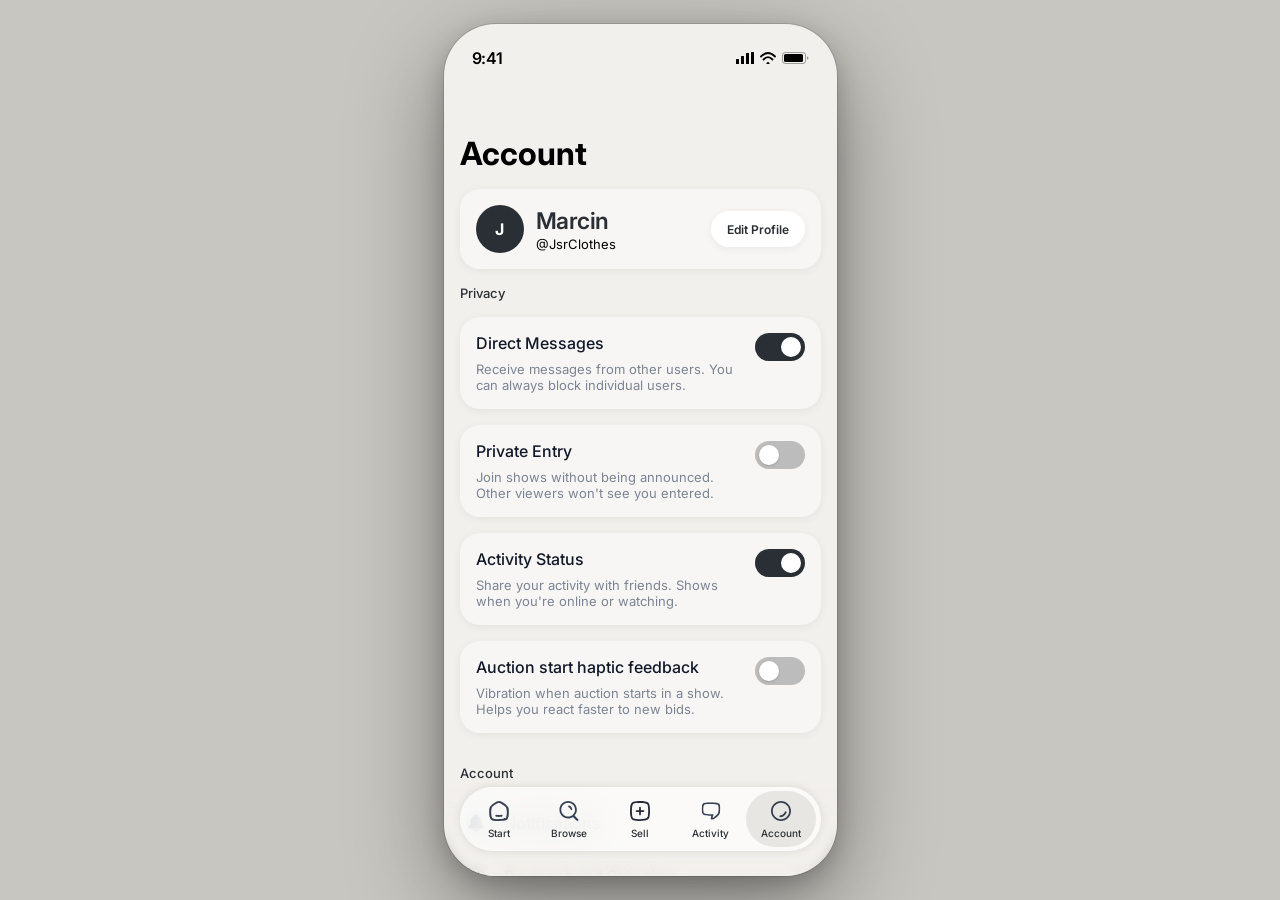
==== commit 5c51f3c1: "Unify page headers (149px), add scroll headers, redesign Account per Figma - Seller Hub, Activity, A" ====
--- a/account.html
+++ b/account.html
@@ -22,24 +22,30 @@
 </div>
 
 <div class="screen active" id="screen-account">
-  <div class="screen-scroll" id="acc-scroll">
-    <div style="height:54px"></div>
+
+<!-- Scroll header -->
+<div class="main-scroll-top" id="acc-scroll-top">
+  <div class="main-scroll-top-spacer"></div>
+  <div class="main-scroll-top-title">Account</div>
+</div>
+
+  <div class="screen-scroll" id="acc-scroll" style="padding-top:54px">
 
     <!-- Big Title — H10 32px Bold -->
-    <div style="padding:10px 16px 0">
-      <h1 style="font-size:32px;font-weight:700;color:#000;line-height:21px">Account</h1>
+    <div style="padding:65px 16px 9px">
+      <h1 style="font-size:32px;font-weight:700;color:#000;line-height:21px;margin:0">Account</h1>
     </div>
 
     <!-- Profile card — gw30, rounded 20px, shadow -->
     <div style="padding:16px 16px 0">
       <div style="display:flex;align-items:center;justify-content:space-between;background:var(--gw30);border-radius:20px;padding:16px;box-shadow:var(--shadow-interactive)">
         <div style="display:flex;align-items:center;gap:12px">
-          <div style="width:48px;height:48px;border-radius:50%;overflow:hidden;flex-shrink:0">
-            <img src="design-system/images/avatars/luxeboutique.jpg" style="width:100%;height:100%;object-fit:cover" alt="">
+          <div style="width:48px;height:48px;border-radius:50%;background:var(--bw20);display:flex;align-items:center;justify-content:center;flex-shrink:0">
+            <span style="font-size:16px;font-weight:700;color:var(--wh10)">J</span>
           </div>
           <div>
             <div style="font-size:23px;font-weight:600;color:var(--bw20);letter-spacing:-0.5px;line-height:30px">Marcin</div>
-            <div style="font-size:13px;font-weight:400;color:#000">CatchyDeals</div>
+            <div style="font-size:13px;font-weight:400;color:#000">@JsrClothes</div>
           </div>
         </div>
         <button onclick="showScreen('screen-edit-profile')" style="height:36px;padding:0 16px;border-radius:70px;background:var(--wh10);border:none;box-shadow:var(--shadow-interactive);font-family:inherit;font-size:12px;font-weight:600;color:var(--bw20);cursor:pointer;flex-shrink:0">Edit Profile</button>
@@ -47,7 +53,7 @@
     </div>
 
     <!-- Section: Privacy -->
-    <div style="padding:24px 16px 12px;font-size:13px;font-weight:500;color:var(--bw20)">Privacy</div>
+    <div style="padding:16px 16px 16px;font-size:13px;font-weight:500;color:var(--bw20)">Privacy</div>
 
     <!-- Toggle cards — each in separate card per Figma -->
     <div style="display:flex;flex-direction:column;gap:16px;padding:0 16px">
@@ -99,10 +105,10 @@
     </div>
 
     <!-- Section: Account -->
-    <div style="padding:24px 16px 12px;font-size:13px;font-weight:500;color:var(--bw20)">Account</div>
+    <div style="padding:32px 16px 16px;font-size:13px;font-weight:500;color:var(--bw20)">Account</div>
 
     <!-- Settings List — Account -->
-    <div style="margin:0 16px;border-radius:20px;background:var(--gw30);box-shadow:var(--shadow-interactive);overflow:hidden">
+    <div style="margin:0 16px">
       <a class="acc-sl-row" onclick="showScreen('screen-notifications')" style="cursor:pointer">
         <div class="acc-sl-icon"><svg width="16" height="16" viewBox="0 0 16 16" fill="none"><path d="M1 11.8717C1 11.1131 1.70722 10.4618 2.3567 9.83206C2.86907 9.33826 2.98454 8.35067 3.07835 7.37023C3.17217 4.65792 3.96598 2.84733 5.84948 2.16746C6.12371 1.22281 6.92474 0.5 8 0.5C9.07526 0.5 9.87629 1.22281 10.1505 2.16746C12.034 2.84733 12.8278 4.65792 12.9216 7.37023C13.0155 8.35067 13.1381 9.33826 13.6433 9.83206C14.3 10.4618 15 11.1131 15 11.8717C15 12.4728 14.5454 12.8807 13.7948 12.8807H10.8289C10.7639 14.2548 9.63814 15.5 8 15.5C6.36186 15.5 5.23608 14.2476 5.17113 12.8807H2.20515C1.46186 12.8807 1 12.4728 1 11.8717ZM6.53505 12.8807C6.59278 13.7753 7.18454 14.355 8 14.355C8.82268 14.355 9.41443 13.7753 9.46495 12.8807H6.53505Z" fill="#364153"/></svg></div>
         <span class="acc-sl-label">Notifications</span>
@@ -116,10 +122,10 @@
     </div>
 
     <!-- Section: Help & Legal -->
-    <div style="padding:24px 16px 12px;font-size:13px;font-weight:500;color:var(--bw20)">Help &amp; Legal</div>
+    <div style="padding:32px 16px 16px;font-size:13px;font-weight:500;color:var(--bw20)">Help &amp; Legal</div>
 
     <!-- Settings List — Help & Legal -->
-    <div style="margin:0 16px;border-radius:20px;background:var(--gw30);box-shadow:var(--shadow-interactive);overflow:hidden">
+    <div style="margin:0 16px">
       <a class="acc-sl-row">
         <div class="acc-sl-icon"><svg width="16" height="16" viewBox="0 0 16 16" fill="none"><path d="M14.5722 2.15183C13.2422 0.837169 7.60845 0.935211 5.52656 1.08005C1.61116 1.35412 0.866012 2.07607 0.59505 4.9906C0.418925 6.87346 0.184091 10.735 3.03371 11.4525C4.00917 11.6976 6.09332 11.8758 8.24069 11.8692C8.12327 12.2725 8.01941 12.7449 7.81393 13.5025C7.66038 14.0707 8.13005 15.1268 8.94519 14.9842C10.2029 14.7659 12.9622 12.8028 14.5677 10.7105C15.708 9.22647 15.9044 3.46871 14.5677 2.14737L14.5722 2.15183ZM13.7119 9.41365C13.1451 10.6681 10.2436 13.4512 9.42389 13.4512C9.04229 13.4512 9.92517 11.0915 10.1916 10.5233C10.1916 10.5233 10.0358 10.5322 9.90936 10.5389C8.43036 10.6124 3.43338 10.6503 2.56856 9.83701C1.62019 8.94349 1.58632 3.823 2.67017 2.98519C3.27757 2.51726 4.79044 2.47047 5.68913 2.41476C7.25168 2.31895 12.4903 2.19862 13.4183 3.07209C14.3667 3.96338 14.2222 8.29062 13.7141 9.41365H13.7119Z" fill="#364153"/></svg></div>
         <span class="acc-sl-label">Contact Us</span>
@@ -148,11 +154,11 @@
     </div>
 
     <!-- Sign Out — 2CTA button style -->
-    <div style="padding:24px 16px 8px">
+    <div style="padding:16px 16px 8px">
       <button style="width:100%;height:52px;border-radius:70px;background:var(--wh10);border:none;box-shadow:var(--shadow-interactive);font-family:inherit;font-size:16px;font-weight:600;color:var(--bw20);cursor:pointer">Sign Out</button>
     </div>
 
-    <div style="text-align:center;font-size:11px;font-weight:400;color:var(--bw40);padding-bottom:130px">Droplet v1.0.0</div>
+    <div style="height:130px"></div>
 
   </div>
 </div>
@@ -670,6 +676,15 @@
   if (border) border.style.display = 'none'; // hide dashed border when cover photo is set
 }
 
+// ── Scroll header ──
+var accScroll = document.getElementById('acc-scroll');
+var accScrollTop = document.getElementById('acc-scroll-top');
+if (accScroll && accScrollTop) {
+  accScroll.addEventListener('scroll', function() {
+    accScrollTop.classList.toggle('visible', this.scrollTop > 20);
+  });
+}
+
 </script>
 
 </body>
--- a/styles.css
+++ b/styles.css
@@ -47,6 +47,23 @@
   scrollbar-width:none;
 }
 .screen-scroll::-webkit-scrollbar{display:none}
+
+/* Main tab scroll header */
+.main-scroll-top{
+  position:absolute;top:0;left:0;right:0;z-index:20;
+  height:109px;display:flex;flex-direction:column;
+  opacity:0;transition:opacity 0.15s;pointer-events:none;
+}
+.main-scroll-top.visible{
+  opacity:1;
+  background:linear-gradient(to bottom,var(--ov40) 50%,rgba(242,240,236,0.85) 66%,rgba(242,240,236,0.55) 85%,rgba(242,240,236,0) 100%);
+  backdrop-filter:blur(10px);-webkit-backdrop-filter:blur(10px);
+}
+.main-scroll-top-spacer{height:59px;flex-shrink:0}
+.main-scroll-top-title{
+  height:50px;display:flex;align-items:center;justify-content:center;
+  font-size:16px;font-weight:700;color:var(--bw10);
+}
 
 /* ── Tab Bar ── */
 .tabbar{
@@ -465,10 +482,10 @@
 
 /* ── App Top for Sell Screen ── */
 .shv-app-top{
-  display:flex;align-items:center;justify-content:space-between;
-  padding:0 16px;margin-bottom:4px;
-}
-.shv-app-top h1{font-size:32px;font-weight:700;color:#000;line-height:1.1}
+  display:flex;align-items:flex-start;justify-content:space-between;
+  padding:0;margin-bottom:4px;
+}
+.shv-app-top h1{font-size:32px;font-weight:700;color:#000;line-height:21px;margin:0}
 .shv-navi-btn{
   width:42px;height:42px;border-radius:50%;border:none;cursor:pointer;
   backdrop-filter:blur(20px);background:rgba(255,255,255,0.65);
@@ -2730,13 +2747,14 @@
 }
 .conv-nav-bar{
   pointer-events:auto;display:flex;align-items:center;justify-content:space-between;
-  padding:54px 16px 0;
+  padding:59px 16px 0;
 }
 .conv-nav-left{display:flex;align-items:center;gap:8px}
 .conv-back-btn,.conv-more-btn{
-  width:44px;height:44px;border-radius:296px;background:white;
-  box-shadow:var(--shadow-navi);border:none;cursor:pointer;
-  display:flex;align-items:center;justify-content:center;flex-shrink:0;
+  width:42px;height:42px;border-radius:50%;
+  backdrop-filter:blur(20px);-webkit-backdrop-filter:blur(20px);
+  background:rgba(255,255,255,0.65);box-shadow:var(--shadow-interactive);
+  border:none;cursor:pointer;display:flex;align-items:center;justify-content:center;flex-shrink:0;
 }
 .conv-nav-title{
   font-size:16px;font-weight:700;color:var(--bw10);opacity:0;
@@ -2758,9 +2776,9 @@
 .conv-scroll::-webkit-scrollbar{display:none}
 
 /* Large title area (scrolls away) */
-.conv-large-title{padding:0 16px 4px}
-.conv-large-name{font-size:22px;font-weight:600;color:var(--bw20);line-height:1.2}
-.conv-large-status{font-size:13px;font-weight:400;color:var(--bw40);margin-top:2px}
+.conv-large-title{padding:0 16px 15px}
+.conv-large-name{font-size:23px;font-weight:600;color:#000;line-height:30px;letter-spacing:-0.5px}
+.conv-large-status{font-size:16px;font-weight:500;color:#000;margin-top:0}
 
 /* Date separator — pill style */
 .conv-date-sep{
